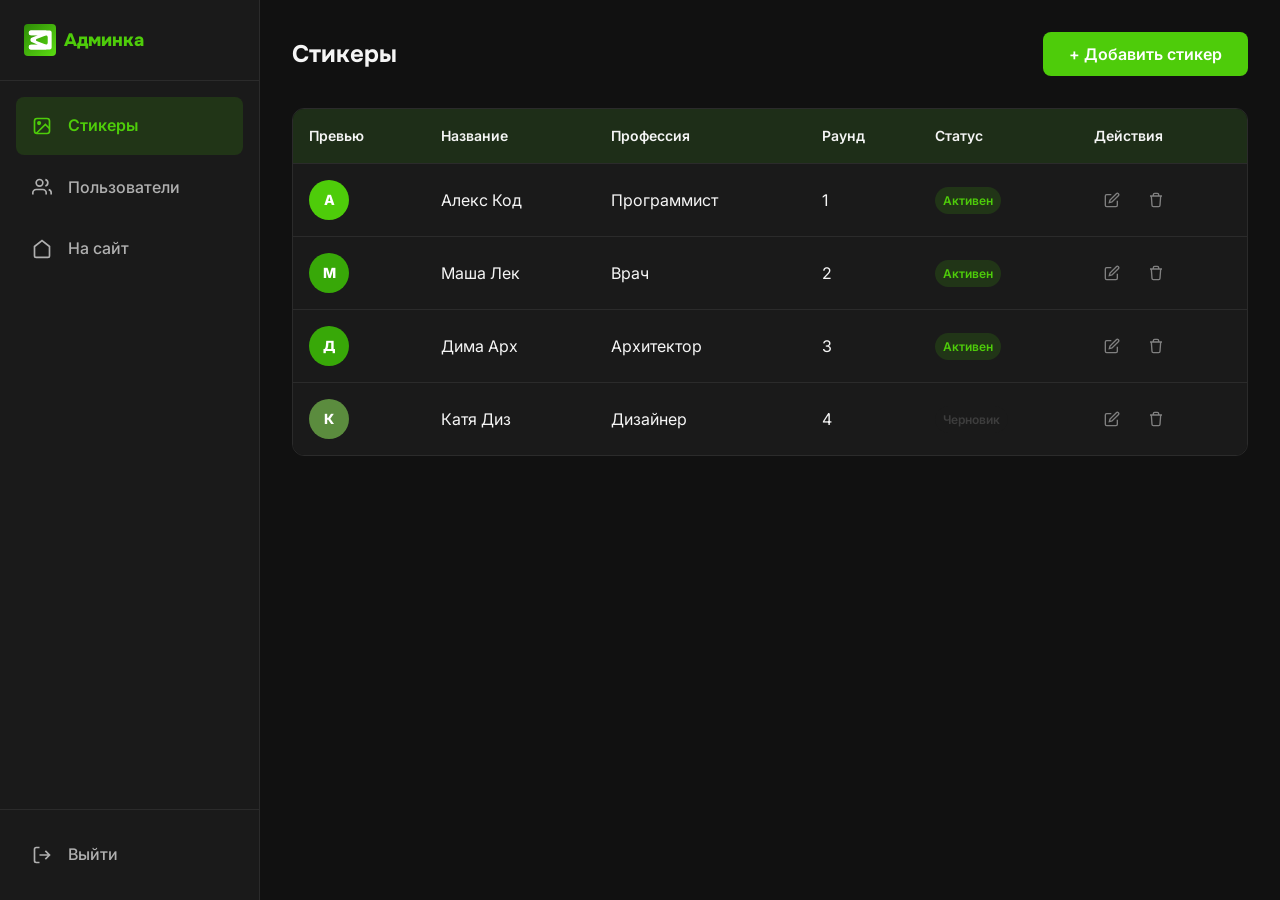
==== admin.html @ 4790b218 "fix: верстка" ====
<!DOCTYPE html>
<html lang="ru">
<head>
  <meta charset="UTF-8">
  <meta name="viewport" content="width=device-width, initial-scale=1.0">
  <link rel="icon" href="assets/images/favicon.svg" type="image/svg+xml">
  <title>Админ-панель — ПроМастер</title>
  <link rel="stylesheet" href="css/style.css">
</head>
<body class="admin-page">

  <div class="admin-overlay"></div>

  <div class="admin-layout">
    <!-- Sidebar -->
    <aside class="admin-sidebar">
      <div class="admin-sidebar__header">
        <div class="admin-sidebar__logo">
          <img src="assets/images/logo-mini.svg" alt="" class="admin-sidebar__logo-img" width="32" height="32">
          Админка
        </div>
      </div>
      <nav class="admin-sidebar__nav">
        <a href="#" class="admin-sidebar__link active" data-tab="stickers">
          <svg viewBox="0 0 24 24" fill="none" stroke="currentColor" stroke-width="2"><rect x="3" y="3" width="18" height="18" rx="3"/><circle cx="8.5" cy="8.5" r="1.5" fill="currentColor"/><path d="M21 15l-5-5L5 21"/></svg>
          Стикеры
        </a>
        <a href="#" class="admin-sidebar__link" data-tab="users">
          <svg viewBox="0 0 24 24" fill="none" stroke="currentColor" stroke-width="2"><path d="M17 21v-2a4 4 0 00-4-4H5a4 4 0 00-4 4v2"/><circle cx="9" cy="7" r="4"/><path d="M23 21v-2a4 4 0 00-3-3.87M16 3.13a4 4 0 010 7.75"/></svg>
          Пользователи
        </a>
        <a href="index.html" class="admin-sidebar__link">
          <svg viewBox="0 0 24 24" fill="none" stroke="currentColor" stroke-width="2"><path d="M3 9l9-7 9 7v11a2 2 0 01-2 2H5a2 2 0 01-2-2z"/></svg>
          На сайт
        </a>
      </nav>
      <div class="admin-sidebar__footer">
        <a href="login.html" class="admin-sidebar__link">
          <svg viewBox="0 0 24 24" fill="none" stroke="currentColor" stroke-width="2"><path d="M9 21H5a2 2 0 01-2-2V5a2 2 0 012-2h4M16 17l5-5-5-5M21 12H9"/></svg>
          Выйти
        </a>
      </div>
    </aside>

    <!-- Main content -->
    <div class="admin-main">
      <div class="admin-topbar">
        <button class="burger admin-burger" aria-label="Открыть меню"><span></span><span></span><span></span></button>
        <span class="admin-topbar__title">Админ-панель</span>
      </div>
      <div class="admin-content">
        <!-- Stickers tab -->
        <div class="admin-tab active" id="tab-stickers">
          <div class="admin-page-header">
            <h1 class="admin-page-header__title">Стикеры</h1>
            <button class="btn btn--admin js-open-modal">+ Добавить стикер</button>
          </div>

          <div class="table-wrapper">
            <table class="data-table data-table--responsive">
              <thead>
                <tr>
                  <th>Превью</th>
                  <th>Название</th>
                  <th>Профессия</th>
                  <th>Раунд</th>
                  <th>Статус</th>
                  <th>Действия</th>
                </tr>
              </thead>
              <tbody>
                <tr>
                  <td data-label="Превью"><div class="admin-sticker-preview" style="background:#4ECC0A">А</div></td>
                  <td data-label="Название">Алекс Код</td>
                  <td data-label="Профессия">Программист</td>
                  <td data-label="Раунд">1</td>
                  <td data-label="Статус"><span class="badge badge--admin">Активен</span></td>
                  <td data-label="Действия">
                    <div class="admin-table-actions">
                      <button aria-label="Редактировать"><svg width="16" height="16" viewBox="0 0 24 24" fill="none" stroke="currentColor" stroke-width="2"><path d="M11 4H4a2 2 0 00-2 2v14a2 2 0 002 2h14a2 2 0 002-2v-7"/><path d="M18.5 2.5a2.12 2.12 0 013 3L12 15l-4 1 1-4 9.5-9.5z"/></svg></button>
                      <button class="delete" aria-label="Удалить"><svg width="16" height="16" viewBox="0 0 24 24" fill="none" stroke="currentColor" stroke-width="2"><path d="M3 6h18M8 6V4a2 2 0 012-2h4a2 2 0 012 2v2M19 6l-1 14a2 2 0 01-2 2H8a2 2 0 01-2-2L5 6"/></svg></button>
                    </div>
                  </td>
                </tr>
                <tr>
                  <td data-label="Превью"><div class="admin-sticker-preview" style="background:#38A808">М</div></td>
                  <td data-label="Название">Маша Лек</td>
                  <td data-label="Профессия">Врач</td>
                  <td data-label="Раунд">2</td>
                  <td data-label="Статус"><span class="badge badge--admin">Активен</span></td>
                  <td data-label="Действия">
                    <div class="admin-table-actions">
                      <button aria-label="Редактировать"><svg width="16" height="16" viewBox="0 0 24 24" fill="none" stroke="currentColor" stroke-width="2"><path d="M11 4H4a2 2 0 00-2 2v14a2 2 0 002 2h14a2 2 0 002-2v-7"/><path d="M18.5 2.5a2.12 2.12 0 013 3L12 15l-4 1 1-4 9.5-9.5z"/></svg></button>
                      <button class="delete" aria-label="Удалить"><svg width="16" height="16" viewBox="0 0 24 24" fill="none" stroke="currentColor" stroke-width="2"><path d="M3 6h18M8 6V4a2 2 0 012-2h4a2 2 0 012 2v2M19 6l-1 14a2 2 0 01-2 2H8a2 2 0 01-2-2L5 6"/></svg></button>
                    </div>
                  </td>
                </tr>
                <tr>
                  <td data-label="Превью"><div class="admin-sticker-preview" style="background:#38A808">Д</div></td>
                  <td data-label="Название">Дима Арх</td>
                  <td data-label="Профессия">Архитектор</td>
                  <td data-label="Раунд">3</td>
                  <td data-label="Статус"><span class="badge badge--admin">Активен</span></td>
                  <td data-label="Действия">
                    <div class="admin-table-actions">
                      <button aria-label="Редактировать"><svg width="16" height="16" viewBox="0 0 24 24" fill="none" stroke="currentColor" stroke-width="2"><path d="M11 4H4a2 2 0 00-2 2v14a2 2 0 002 2h14a2 2 0 002-2v-7"/><path d="M18.5 2.5a2.12 2.12 0 013 3L12 15l-4 1 1-4 9.5-9.5z"/></svg></button>
                      <button class="delete" aria-label="Удалить"><svg width="16" height="16" viewBox="0 0 24 24" fill="none" stroke="currentColor" stroke-width="2"><path d="M3 6h18M8 6V4a2 2 0 012-2h4a2 2 0 012 2v2M19 6l-1 14a2 2 0 01-2 2H8a2 2 0 01-2-2L5 6"/></svg></button>
                    </div>
                  </td>
                </tr>
                <tr>
                  <td data-label="Превью"><div class="admin-sticker-preview" style="background:#5B8C3E">К</div></td>
                  <td data-label="Название">Катя Диз</td>
                  <td data-label="Профессия">Дизайнер</td>
                  <td data-label="Раунд">4</td>
                  <td data-label="Статус"><span class="badge badge--muted">Черновик</span></td>
                  <td data-label="Действия">
                    <div class="admin-table-actions">
                      <button aria-label="Редактировать"><svg width="16" height="16" viewBox="0 0 24 24" fill="none" stroke="currentColor" stroke-width="2"><path d="M11 4H4a2 2 0 00-2 2v14a2 2 0 002 2h14a2 2 0 002-2v-7"/><path d="M18.5 2.5a2.12 2.12 0 013 3L12 15l-4 1 1-4 9.5-9.5z"/></svg></button>
                      <button class="delete" aria-label="Удалить"><svg width="16" height="16" viewBox="0 0 24 24" fill="none" stroke="currentColor" stroke-width="2"><path d="M3 6h18M8 6V4a2 2 0 012-2h4a2 2 0 012 2v2M19 6l-1 14a2 2 0 01-2 2H8a2 2 0 01-2-2L5 6"/></svg></button>
                    </div>
                  </td>
                </tr>
              </tbody>
            </table>
          </div>
        </div>

        <!-- Users tab -->
        <div class="admin-tab" id="tab-users">
          <div class="admin-page-header">
            <h1 class="admin-page-header__title">Пользователи</h1>
          </div>

          <div class="table-wrapper">
            <table class="data-table data-table--responsive">
              <thead>
                <tr>
                  <th>Имя</th>
                  <th>Email</th>
                  <th>Роль</th>
                </tr>
              </thead>
              <tbody>
                <tr>
                  <td data-label="Имя">Алексей Иванов</td>
                  <td data-label="Email">alex@mail.ru</td>
                  <td data-label="Роль"><span class="badge badge--green">Ученик</span></td>
                </tr>
                <tr>
                  <td data-label="Имя">Мария Петрова</td>
                  <td data-label="Email">maria@mail.ru</td>
                  <td data-label="Роль"><span class="badge badge--green">Ученик</span></td>
                </tr>
                <tr>
                  <td data-label="Имя">Дмитрий Сидоров</td>
                  <td data-label="Email">dmitry@mail.ru</td>
                  <td data-label="Роль"><span class="badge badge--green">Ученик</span></td>
                </tr>
                <tr>
                  <td data-label="Имя">Елена Козлова</td>
                  <td data-label="Email">elena@mail.ru</td>
                  <td data-label="Роль"><span class="badge badge--purple">Учитель</span></td>
                </tr>
                <tr>
                  <td data-label="Имя">Админ Системы</td>
                  <td data-label="Email">admin@promaster.ru</td>
                  <td data-label="Роль"><span class="badge badge--admin">Админ</span></td>
                </tr>
              </tbody>
            </table>
          </div>
        </div>
      </div>
    </div>
  </div>

  <!-- Modal: Add sticker -->
  <div class="modal-overlay">
    <div class="modal" role="dialog" aria-labelledby="modal-title">
      <button class="modal__close js-close-modal" aria-label="Закрыть">
        <svg width="20" height="20" viewBox="0 0 24 24" fill="none" stroke="currentColor" stroke-width="2"><path d="M18 6L6 18M6 6l12 12"/></svg>
      </button>
      <h2 class="modal__title" id="modal-title">Добавить стикер</h2>
      <form>
        <div class="form-group">
          <label class="form-label" for="sticker-name">Название</label>
          <input class="form-input" type="text" id="sticker-name" placeholder="Имя персонажа" required>
        </div>
        <div class="form-group">
          <label class="form-label" for="sticker-prof">Профессия</label>
          <input class="form-input" type="text" id="sticker-prof" placeholder="Например: Программист" required>
        </div>
        <div class="form-group">
          <label class="form-label" for="sticker-round">Раунд</label>
          <input class="form-input" type="number" id="sticker-round" min="1" max="7" placeholder="1–7" required>
        </div>
        <div class="form-group">
          <label class="form-label">Изображение стикера</label>
          <label class="file-upload">
            <input type="file" accept="image/*" hidden>
            <svg class="file-upload__icon" viewBox="0 0 48 48" fill="none" stroke="currentColor" stroke-width="2"><path d="M24 32V16M16 24l8-8 8 8"/><rect x="6" y="6" width="36" height="36" rx="8"/></svg>
            <span class="file-upload__text">Перетащите файл или нажмите для загрузки</span>
          </label>
        </div>
        <button type="button" class="btn btn--admin" style="width:100%">Сохранить</button>
      </form>
    </div>
  </div>

  <script src="js/admin.js"></script>
</body>
</html>
---- css/style.css ----
﻿@import url('https://fonts.googleapis.com/css2?family=Inter:wght@400;500;600&family=Onest:wght@600;700;800&display=swap');

/* ===== variables.css ===== */
:root {
  /* Brand — inspired by pro.firpo.ru */
  --color-primary: #4ECC0A;
  --color-primary-dark: #38A808;
  --color-primary-darker: #2D8A06;
  --color-primary-light: #1E2E18;
  --color-primary-muted: #C5EDAB;

  --color-secondary: #1A1A1A;
  --color-dark: #1A1A1A;
  --color-dark-soft: #2B2B2B;
  --color-dark-muted: #3D3D3D;

  /* Legacy aliases */
  --color-green: #4ECC0A;
  --color-accent: #2D8A06;
  --color-accent-hover: #1F6B04;
  --color-purple: #5B8C3E;

  --color-admin-green: #4ECC0A;

  /* Theme */
  --bg-body: #111111;
  --bg-card: #1A1A1A;
  --bg-hero: linear-gradient(135deg, #111111 0%, #1A1A1A 50%, #142810 100%);
  --bg-dark-section: #0A0A0A;
  --text-primary: #F5F5F5;
  --text-secondary: #B0B0B0;
  --text-muted: #808080;
  --text-on-primary: #FFFFFF;
  --text-on-dark: #FFFFFF;
  --border-color: #2B2B2B;
  --border-dark: #2B2B2B;
  --shadow-sm: 0 2px 8px rgba(0, 0, 0, 0.4);
  --shadow-md: 0 8px 24px rgba(0, 0, 0, 0.5);
  --shadow-lg: 0 16px 48px rgba(0, 0, 0, 0.6);
  --shadow-green: 0 8px 24px rgba(78, 204, 10, 0.2);
  --header-bg: #1A1A1A;
  --overlay: rgba(26, 26, 26, 0.55);

  /* Spacing (8px grid) */
  --space-1: 8px;
  --space-2: 16px;
  --space-3: 24px;
  --space-4: 32px;
  --space-5: 40px;
  --space-6: 48px;
  --space-8: 64px;
  --space-10: 80px;
  --section-gap: 120px;

  /* Border radius */
  --radius-sm: 8px;
  --radius-md: 12px;
  --radius-lg: 16px;
  --radius-full: 9999px;

  /* Typography */
  --font-family-body: 'Inter', system-ui, -apple-system, sans-serif;
  --font-family-heading: 'Onest', 'Inter', system-ui, sans-serif;
  --font-family: var(--font-family-body);
  --font-size-xs: 0.75rem;
  --font-size-sm: 0.875rem;
  --font-size-base: 1rem;
  --font-size-lg: 1.125rem;
  --font-size-xl: 1.25rem;
  --font-size-2xl: 1.5rem;
  --font-size-3xl: 2rem;
  --font-size-4xl: 2.5rem;
  --font-size-5xl: 3rem;

  /* Transitions */
  --transition: all 0.3s ease;

  /* Layout */
  --container-max: 1440px;
  --header-height: 72px;
  --sidebar-width: 260px;
}

/* ===== base.css ===== */

*,
*::before,
*::after {
  box-sizing: border-box;
  margin: 0;
  padding: 0;
}

html {
  scroll-behavior: smooth;
  font-size: 16px;
  -webkit-text-size-adjust: 100%;
}

body {
  font-family: var(--font-family-body);
  font-size: var(--font-size-base);
  line-height: 1.6;
  color: var(--text-primary);
  background-color: var(--bg-body);
  transition: background-color 0.3s ease, color 0.3s ease;
  overflow-x: hidden;
  min-height: 100vh;
}

img,
svg {
  display: block;
  max-width: 100%;
  height: auto;
}

a {
  color: var(--color-primary);
  text-decoration: none;
  transition: var(--transition);
}

a:hover {
  color: var(--color-primary-dark);
}

ul,
ol {
  list-style: none;
}

button {
  font-family: inherit;
  cursor: pointer;
  border: none;
  background: none;
}

input,
textarea,
select {
  font-family: inherit;
  font-size: inherit;
}

h1, h2, h3, h4, h5, h6,
[class$="__title"],
[class*="__stat-value"],
[class*="__level"],
[class*="__logo"],
[class*="__greeting"],
[class*="__chip"],
.hero__trust-text strong {
  font-family: var(--font-family-heading);
}

h1, h2, h3, h4, h5, h6 {
  line-height: 1.2;
  font-weight: 700;
}

h1 { font-size: var(--font-size-4xl); }
h2 { font-size: var(--font-size-3xl); }
h3 { font-size: var(--font-size-2xl); }
h4 { font-size: var(--font-size-xl); }

.container {
  width: 100%;
  max-width: var(--container-max);
  margin-left: auto;
  margin-right: auto;
  padding-left: var(--space-2);
  padding-right: var(--space-2);
}

@media (min-width: 768px) {
  .container {
    padding-left: var(--space-3);
    padding-right: var(--space-3);
  }
}

@media (min-width: 1024px) {
  .container {
    padding-left: var(--space-4);
    padding-right: var(--space-4);
  }
}

.section {
  padding-top: var(--section-gap);
  padding-bottom: var(--section-gap);
}

.section__title {
  text-align: center;
  margin-bottom: var(--space-2);
  color: var(--text-primary);
}

.section__subtitle {
  text-align: center;
  color: var(--text-secondary);
  margin-bottom: var(--space-5);
  max-width: 720px;
  margin-left: auto;
  margin-right: auto;
}

.section__header {
  width: 100%;
  margin-bottom: var(--space-5);
}

.sr-only {
  position: absolute;
  width: 1px;
  height: 1px;
  padding: 0;
  margin: -1px;
  overflow: hidden;
  clip: rect(0, 0, 0, 0);
  white-space: nowrap;
  border: 0;
}

@keyframes fadeInUp {
  from {
    opacity: 0;
    transform: translateY(32px);
  }
  to {
    opacity: 1;
    transform: translateY(0);
  }
}

@keyframes fadeIn {
  from { opacity: 0; }
  to { opacity: 1; }
}

@keyframes slideInLeft {
  from {
    opacity: 0;
    transform: translateX(-24px);
  }
  to {
    opacity: 1;
    transform: translateX(0);
  }
}

.animate-fade-in-up {
  animation: fadeInUp 0.8s ease forwards;
}

.animate-delay-1 { animation-delay: 0.15s; opacity: 0; }
.animate-delay-2 { animation-delay: 0.3s; opacity: 0; }
.animate-delay-3 { animation-delay: 0.45s; opacity: 0; }
.animate-delay-4 { animation-delay: 0.6s; opacity: 0; }

/* Section header centering helper */
.section__header--center {
  display: flex;
  flex-direction: column;
  align-items: center;
  text-align: center;
}

/* Eyebrow label вЂ” reused across sections for rhythm */
.eyebrow {
  display: inline-flex;
  align-items: center;
  gap: var(--space-1);
  margin-bottom: var(--space-2);
  padding: 6px 14px 6px 12px;
  border-radius: var(--radius-full);
  background-color: var(--color-primary-light);
  border: 1px solid color-mix(in srgb, var(--color-primary) 22%, transparent);
  font-size: var(--font-size-sm);
  font-weight: 600;
  letter-spacing: 0.01em;
  color: var(--color-primary-dark);
}

.eyebrow__dot {
  width: 8px;
  height: 8px;
  border-radius: var(--radius-full);
  background-color: var(--color-primary);
  box-shadow: 0 0 0 4px color-mix(in srgb, var(--color-primary) 18%, transparent);
}

/* Brand accent text */
.text-accent {
  color: var(--color-primary-dark);
}

/* Scroll reveal */
[data-reveal] {
  opacity: 0;
  transform: translateY(22px);
  transition: opacity 0.7s cubic-bezier(0.22, 1, 0.36, 1),
              transform 0.7s cubic-bezier(0.22, 1, 0.36, 1);
  transition-delay: calc(var(--d, 0) * 70ms);
  will-change: opacity, transform;
}

[data-reveal].is-visible {
  opacity: 1;
  transform: translateY(0);
}

@media (prefers-reduced-motion: reduce) {
  *,
  *::before,
  *::after {
    animation-duration: 0.001ms !important;
    animation-iteration-count: 1 !important;
    transition-duration: 0.001ms !important;
    scroll-behavior: auto !important;
  }

  [data-reveal] {
    opacity: 1;
    transform: none;
  }
}

/* ===== components.css ===== */
/* Buttons */
.btn {
  display: inline-flex;
  align-items: center;
  justify-content: center;
  gap: var(--space-1);
  padding: var(--space-1) var(--space-3);
  min-height: 44px;
  min-width: 44px;
  border-radius: var(--radius-sm);
  font-size: var(--font-size-base);
  font-weight: 600;
  line-height: 1;
  transition: var(--transition);
  cursor: pointer;
  border: 2px solid transparent;
  white-space: nowrap;
}

.btn--primary {
  background-color: var(--color-primary);
  color: var(--text-on-primary);
}

.btn--primary:hover {
  background-color: var(--color-primary-dark);
  color: var(--text-on-primary);
}

.btn--accent,
.btn--secondary-green {
  background-color: var(--color-primary-darker);
  color: var(--text-on-primary);
}

.btn--accent:hover,
.btn--secondary-green:hover {
  background-color: var(--color-accent-hover);
  color: var(--text-on-primary);
}

.btn--dark {
  background-color: var(--color-dark);
  color: var(--text-on-dark);
}

.btn--dark:hover {
  background-color: var(--color-dark-soft);
  color: var(--text-on-dark);
}

.btn--outline {
  background: var(--color-secondary);
  border-color: var(--color-primary);
  color: var(--color-primary);
}

.btn--outline:hover {
  background-color: var(--color-primary-light);
  border-color: var(--color-primary-dark);
  color: var(--color-primary-dark);
}

.btn--outline-dark {
  background: transparent;
  border-color: var(--text-secondary);
  color: var(--text-primary);
}

.btn--outline-dark:hover {
  background-color: var(--color-primary-dark);
  border-color: var(--color-primary-dark);
  color: var(--text-on-primary);
}

.btn--ghost {
  background: transparent;
  color: var(--text-secondary);
}

.btn--ghost:hover {
  color: var(--color-primary);
  background-color: var(--color-primary-light);
}

.btn--lg {
  padding: var(--space-2) var(--space-4);
  font-size: var(--font-size-lg);
  border-radius: var(--radius-md);
}

/* Arrow micro-interaction */
.btn__arrow {
  transition: transform 0.3s cubic-bezier(0.22, 1, 0.36, 1);
}

.btn:hover .btn__arrow {
  transform: translateX(4px);
}

/* Primary CTA: lift + brand glow + light sweep */
.btn--primary.btn--lg {
  position: relative;
  overflow: hidden;
  box-shadow: 0 6px 20px rgba(78, 204, 10, 0.28);
}

.btn--primary.btn--lg:hover {
  transform: translateY(-2px);
  box-shadow: 0 12px 30px rgba(78, 204, 10, 0.38);
}

.btn--primary.btn--lg:active {
  transform: translateY(0);
}

.btn--shine::after {
  content: '';
  position: absolute;
  top: 0;
  left: -120%;
  width: 60%;
  height: 100%;
  background: linear-gradient(100deg, transparent, rgba(255, 255, 255, 0.45), transparent);
  transform: skewX(-18deg);
  transition: left 0.6s ease;
  pointer-events: none;
}

.btn--shine:hover::after {
  left: 140%;
}

.btn--sm {
  padding: 6px var(--space-2);
  font-size: var(--font-size-sm);
  min-height: 36px;
}

.btn--admin {
  background-color: var(--color-primary);
  color: var(--text-on-primary);
}

.btn--admin:hover {
  background-color: var(--color-primary-dark);
  color: var(--text-on-primary);
}

/* Cards */
.card {
  background-color: var(--bg-card);
  border-radius: var(--radius-md);
  border: 1px solid var(--border-color);
  box-shadow: var(--shadow-sm);
  transition: var(--transition);
  overflow: hidden;
}

.card:hover {
  transform: translateY(-4px);
  box-shadow: var(--shadow-md);
}

/* Form elements */
.form-group {
  margin-bottom: var(--space-2);
}

.form-label {
  display: block;
  margin-bottom: var(--space-1);
  font-weight: 600;
  font-size: var(--font-size-sm);
  color: var(--text-primary);
}

.form-input {
  width: 100%;
  padding: var(--space-1) var(--space-2);
  min-height: 44px;
  border: 2px solid var(--border-color);
  border-radius: var(--radius-sm);
  background-color: var(--bg-card);
  color: var(--text-primary);
  transition: var(--transition);
}

.form-input:focus {
  outline: none;
  border-color: var(--color-primary);
  box-shadow: 0 0 0 3px rgba(78, 204, 10, 0.15);
}

.form-input--accent:focus {
  border-color: var(--color-primary-dark);
  box-shadow: 0 0 0 3px rgba(78, 204, 10, 0.2);
}

.form-input::placeholder {
  color: var(--text-muted);
}

/* Badge */
.badge {
  display: inline-flex;
  align-items: center;
  padding: 4px var(--space-1);
  border-radius: var(--radius-full);
  font-size: var(--font-size-xs);
  font-weight: 600;
}

.badge--green {
  background-color: rgba(78, 204, 10, 0.12);
  color: var(--color-primary-dark);
}

.badge--orange,
.badge--muted {
  background-color: rgba(26, 26, 26, 0.08);
  color: var(--color-dark-muted);
}

.badge--purple {
  background-color: rgba(91, 140, 62, 0.15);
  color: #5B8C3E;
}

.badge--admin {
  background-color: rgba(78, 204, 10, 0.15);
  color: var(--color-admin-green);
}

/* Modal */
.modal-overlay {
  position: fixed;
  inset: 0;
  background-color: var(--overlay);
  z-index: 1000;
  display: flex;
  align-items: center;
  justify-content: center;
  padding: var(--space-2);
  opacity: 0;
  visibility: hidden;
  transition: var(--transition);
}

.modal-overlay.active {
  opacity: 1;
  visibility: visible;
}

.modal {
  background-color: var(--bg-card);
  border-radius: var(--radius-lg);
  padding: var(--space-4);
  width: 100%;
  max-width: 480px;
  box-shadow: var(--shadow-lg);
  transform: translateY(16px);
  transition: var(--transition);
  position: relative;
}

.modal-overlay.active .modal {
  transform: translateY(0);
}

.modal__close {
  position: absolute;
  top: var(--space-2);
  right: var(--space-2);
  width: 44px;
  height: 44px;
  display: flex;
  align-items: center;
  justify-content: center;
  border-radius: var(--radius-sm);
  color: var(--text-muted);
  transition: var(--transition);
}

.modal__close:hover {
  background-color: var(--color-primary-light);
  color: var(--text-primary);
}

.modal__title {
  margin-bottom: var(--space-3);
  padding-right: var(--space-5);
}

/* File upload zone */
.file-upload {
  border: 2px dashed var(--border-color);
  border-radius: var(--radius-md);
  padding: var(--space-4);
  text-align: center;
  cursor: pointer;
  transition: var(--transition);
  min-height: 120px;
  display: flex;
  flex-direction: column;
  align-items: center;
  justify-content: center;
  gap: var(--space-1);
}

.file-upload:hover {
  border-color: var(--color-primary);
  background-color: var(--color-primary-light);
}

.file-upload__icon {
  width: 48px;
  height: 48px;
  color: var(--text-muted);
}

.file-upload__text {
  font-size: var(--font-size-sm);
  color: var(--text-secondary);
}

/* Table */
.table-wrapper {
  overflow-x: auto;
  border-radius: var(--radius-md);
  border: 1px solid var(--border-color);
}

.data-table {
  width: 100%;
  border-collapse: collapse;
  background-color: var(--bg-card);
}

.data-table th,
.data-table td {
  padding: var(--space-2);
  text-align: left;
  border-bottom: 1px solid var(--border-color);
}

.data-table th {
  background-color: var(--color-primary-light);
  font-weight: 600;
  font-size: var(--font-size-sm);
  color: var(--text-primary);
  white-space: nowrap;
}

.data-table tr:last-child td {
  border-bottom: none;
}

.data-table tr:hover td {
  background-color: var(--color-primary-light);
}

@media (max-width: 767px) {
  .data-table--responsive thead {
    display: none;
  }

  .data-table--responsive tbody tr {
    display: block;
    margin-bottom: var(--space-2);
    border: 1px solid var(--border-color);
    border-radius: var(--radius-md);
    padding: var(--space-2);
    background-color: var(--bg-card);
  }

  .data-table--responsive tbody td {
    display: flex;
    justify-content: space-between;
    align-items: center;
    padding: var(--space-1) 0;
    border-bottom: 1px solid var(--border-color);
  }

  .data-table--responsive tbody td:last-child {
    border-bottom: none;
  }

  .data-table--responsive tbody td::before {
    content: attr(data-label);
    font-weight: 600;
    font-size: var(--font-size-sm);
    color: var(--text-secondary);
    margin-right: var(--space-2);
  }
}

/* Burger */
.burger {
  display: none;
  flex-direction: column;
  justify-content: center;
  gap: 5px;
  width: 44px;
  height: 44px;
  padding: 10px;
  border-radius: var(--radius-sm);
  transition: var(--transition);
}

.burger span {
  display: block;
  width: 100%;
  height: 2px;
  background-color: var(--text-primary);
  border-radius: 2px;
  transition: var(--transition);
}

.burger.active span:nth-child(1) {
  transform: translateY(7px) rotate(45deg);
}

.burger.active span:nth-child(2) {
  opacity: 0;
}

.burger.active span:nth-child(3) {
  transform: translateY(-7px) rotate(-45deg);
}

@media (max-width: 1023px) {
  .burger {
    display: flex;
  }
}

/* Footer */
.footer {
  padding: var(--space-8) 0 var(--space-4);
  background-color: var(--bg-dark-section);
  border-top: 1px solid var(--border-color);
}

.footer__inner {
  display: flex;
  flex-direction: column;
  gap: var(--space-5);
}

@media (min-width: 768px) {
  .footer__inner {
    flex-direction: row;
    flex-wrap: nowrap;
    justify-content: space-between;
    align-items: flex-start;
    gap: var(--space-4);
  }
}

.footer__brand {
  display: flex;
  flex-direction: column;
  gap: var(--space-2);
  flex: 0 1 auto;
  max-width: 300px;
}

.footer__col {
  flex: 0 0 auto;
}

.footer__logo {
  display: flex;
  align-items: center;
  width: fit-content;
}

.footer__logo img,
.footer__logo-img {
  height: 32px;
  width: auto;
  max-width: 138px;
  object-fit: contain;
  flex-shrink: 0;
  display: block;
  transition: opacity 0.3s ease;
}

.footer__logo:hover img,
.footer__logo:hover .footer__logo-img {
  opacity: 0.88;
}

.footer__desc {
  font-size: var(--font-size-sm);
  color: var(--text-secondary);
  max-width: 300px;
  line-height: 1.65;
}

.footer__contacts {
  margin-bottom: 0;
}

.footer__heading {
  font-weight: 700;
  margin-bottom: var(--space-2);
  font-size: var(--font-size-xs);
  text-transform: uppercase;
  letter-spacing: 0.1em;
  color: var(--text-muted);
}

.footer__links {
  display: flex;
  flex-direction: column;
  gap: var(--space-1);
}

.footer__link {
  color: var(--text-secondary);
  font-size: var(--font-size-sm);
  padding: 5px 0;
  transition: var(--transition);
}

.footer__link:hover {
  color: var(--color-primary);
}

.footer__bottom {
  margin-top: var(--space-5);
  padding-top: var(--space-3);
  border-top: 1px solid var(--border-color);
  text-align: center;
  font-size: var(--font-size-xs);
  color: var(--text-muted);
}

.footer__bottom p {
  margin: 0;
}

.footer__author {
  margin-top: 6px;
}

/* ===== header.css ===== */
/* Unified site header */
.header {
  position: fixed;
  top: 0;
  left: 0;
  right: 0;
  height: var(--header-height);
  background-color: var(--header-bg);
  backdrop-filter: blur(12px);
  border-bottom: 1px solid var(--border-color);
  z-index: 100;
  transition: var(--transition);
}

.header__inner {
  display: flex;
  align-items: center;
  justify-content: space-between;
  height: 100%;
  gap: var(--space-2);
}

.header__logo {
  display: flex;
  align-items: center;
  flex-shrink: 0;
}

.header__logo img,
.header__logo-img {
  height: 40px;
  width: auto;
  max-width: min(172px, 42vw);
  object-fit: contain;
  flex-shrink: 0;
  display: block;
  transition: transform 0.35s cubic-bezier(0.22, 1, 0.36, 1), opacity 0.3s ease;
}

.header__logo:hover img,
.header__logo:hover .header__logo-img {
  transform: scale(1.02);
  opacity: 0.92;
}

.header__nav {
  display: flex;
  align-items: center;
  gap: var(--space-3);
}

.header__nav-list {
  display: flex;
  align-items: center;
  gap: var(--space-2);
}

.header__nav-link {
  font-weight: 500;
  color: var(--text-secondary);
  padding: var(--space-1);
  border-radius: var(--radius-sm);
  transition: var(--transition);
  font-size: var(--font-size-sm);
}

.header__nav-link:hover,
.header__nav-link.active {
  color: var(--color-primary);
  background-color: var(--color-primary-light);
}

.header__actions {
  display: flex;
  align-items: center;
  gap: var(--space-1);
}

.header__profile {
  display: flex;
  align-items: center;
  gap: var(--space-1);
  padding: 4px var(--space-1) 4px 4px;
  border-radius: var(--radius-full);
  transition: var(--transition);
  color: var(--text-primary);
}

.header__profile:hover {
  background-color: var(--color-primary-light);
  color: var(--color-primary);
}

.header__profile-avatar {
  width: 36px;
  height: 36px;
  border-radius: var(--radius-full);
  background: linear-gradient(135deg, var(--color-primary), var(--color-primary-dark));
  display: flex;
  align-items: center;
  justify-content: center;
  color: var(--color-secondary);
  font-weight: 800;
  font-size: var(--font-size-sm);
  flex-shrink: 0;
}

.header__profile-name {
  font-weight: 600;
  font-size: var(--font-size-sm);
}

@media (max-width: 1023px) {
  .header__profile-name {
    display: none;
  }
}

.page-with-header {
  padding-top: var(--header-height);
}

@media (min-width: 1024px) {
  .header__nav {
    position: static;
    flex: 1;
    justify-content: space-between;
    transform: none;
    background: none;
    padding: 0;
    flex-direction: row;
  }
}

@media (max-width: 1023px) {
  .header__nav {
    position: fixed;
    top: var(--header-height);
    left: 0;
    right: 0;
    bottom: 0;
    background-color: var(--bg-card);
    flex-direction: column;
    justify-content: flex-start;
    padding: var(--space-4) var(--space-2);
    gap: var(--space-4);
    transform: translateX(100%);
    transition: transform 0.3s ease;
    z-index: 99;
  }

  .header__nav.open {
    transform: translateX(0);
  }

  .header__nav-list {
    flex-direction: column;
    align-items: stretch;
    width: 100%;
    gap: var(--space-1);
  }

  .header__nav-link {
    display: block;
    padding: var(--space-2);
    font-size: var(--font-size-lg);
    text-align: center;
  }

  .header__actions {
    flex-direction: column;
    width: 100%;
  }

  .header__actions .btn,
  .header__actions .header__profile {
    width: 100%;
    justify-content: center;
  }
}

/* ===== landing.css ===== */
/* Landing вЂ” minimal product style */

/* Softer hero animations */
.hero .animate-fade-in-up {
  animation: landingFadeIn 0.55s ease forwards;
}

.hero .animate-delay-1 { animation-delay: 0.1s; }
.hero .animate-delay-2 { animation-delay: 0.2s; }
.hero .animate-delay-3 { animation-delay: 0.3s; }
.hero .animate-delay-4 { animation-delay: 0.4s; }

@keyframes landingFadeIn {
  from {
    opacity: 0;
    transform: translateY(12px);
  }
  to {
    opacity: 1;
    transform: translateY(0);
  }
}

/* Hero */
.hero {
  position: relative;
  overflow: hidden;
  padding-top: calc(var(--header-height) + var(--space-10));
  padding-bottom: var(--space-10);
  background: var(--bg-hero);
  border-bottom: 1px solid var(--border-color);
}

@media (min-width: 768px) {
  .hero {
    padding-top: calc(var(--header-height) + var(--section-gap));
    padding-bottom: var(--section-gap);
  }
}

/* Layered depth background */
.hero__bg {
  position: absolute;
  inset: 0;
  pointer-events: none;
  z-index: 0;
}

.hero__glow {
  position: absolute;
  border-radius: 50%;
  filter: blur(70px);
  opacity: 0.4;
  will-change: transform;
}

.hero__glow--1 {
  top: -120px;
  right: -80px;
  width: 460px;
  height: 460px;
  background: radial-gradient(circle, rgba(78, 204, 10, 0.45), transparent 70%);
  animation: heroDrift 16s ease-in-out infinite;
}

.hero__glow--2 {
  bottom: -160px;
  left: -100px;
  width: 420px;
  height: 420px;
  background: radial-gradient(circle, rgba(56, 168, 8, 0.3), transparent 70%);
  animation: heroDrift 20s ease-in-out infinite reverse;
}

.hero__grid {
  position: absolute;
  inset: 0;
  background-image: radial-gradient(rgba(255, 255, 255, 0.06) 1px, transparent 1.4px);
  background-size: 26px 26px;
  -webkit-mask-image: radial-gradient(ellipse 70% 60% at 50% 35%, #000 30%, transparent 80%);
  mask-image: radial-gradient(ellipse 70% 60% at 50% 35%, #000 30%, transparent 80%);
}

@keyframes heroDrift {
  0%, 100% { transform: translate(0, 0) scale(1); }
  50% { transform: translate(24px, -20px) scale(1.06); }
}

.hero__inner {
  position: relative;
  z-index: 1;
  display: grid;
  grid-template-columns: 1fr;
  gap: var(--space-6);
  align-items: center;
  width: 100%;
}

@media (min-width: 768px) {
  .hero__inner {
    grid-template-columns: 1.05fr 0.95fr;
    gap: var(--space-5);
    align-items: center;
  }
}

.hero__content {
  text-align: center;
}

@media (min-width: 768px) {
  .hero__content {
    text-align: left;
  }
}

.hero__label {
  display: inline-flex;
  align-items: center;
  gap: var(--space-1);
  padding: 7px 16px 7px 12px;
  border-radius: var(--radius-full);
  background-color: color-mix(in srgb, var(--bg-card) 70%, transparent);
  border: 1px solid color-mix(in srgb, var(--color-primary) 28%, transparent);
  backdrop-filter: blur(6px);
  font-size: var(--font-size-sm);
  font-weight: 600;
  color: var(--color-primary-dark);
  letter-spacing: 0.01em;
  margin-bottom: var(--space-3);
  box-shadow: var(--shadow-sm);
}

.hero__label-dot {
  width: 8px;
  height: 8px;
  border-radius: var(--radius-full);
  background-color: var(--color-primary);
  box-shadow: 0 0 0 0 rgba(78, 204, 10, 0.5);
  animation: heroPulse 2.4s ease-out infinite;
}

@keyframes heroPulse {
  0% { box-shadow: 0 0 0 0 rgba(78, 204, 10, 0.5); }
  70% { box-shadow: 0 0 0 9px rgba(78, 204, 10, 0); }
  100% { box-shadow: 0 0 0 0 rgba(78, 204, 10, 0); }
}

.hero__title {
  font-size: clamp(2.25rem, 6vw, 3.5rem);
  font-weight: 800;
  letter-spacing: -0.02em;
  color: var(--text-primary);
  margin-bottom: var(--space-3);
  line-height: 1.08;
}

.hero__title-accent {
  position: relative;
  display: inline-block;
  background: linear-gradient(118deg, #5BDD12 0%, #2D8A06 100%);
  -webkit-background-clip: text;
  background-clip: text;
  color: transparent;
}

.hero__underline {
  position: absolute;
  left: -2%;
  bottom: -0.32em;
  width: 104%;
  height: 0.42em;
  overflow: visible;
  stroke-dasharray: 360;
  stroke-dashoffset: 360;
  animation: heroDraw 1s cubic-bezier(0.22, 1, 0.36, 1) forwards;
  animation-delay: 0.75s;
}

@keyframes heroDraw {
  to { stroke-dashoffset: 0; }
}

.hero__subtitle {
  font-size: var(--font-size-lg);
  color: var(--text-secondary);
  margin-bottom: var(--space-4);
  max-width: 460px;
  margin-left: auto;
  margin-right: auto;
  line-height: 1.65;
}

@media (min-width: 768px) {
  .hero__subtitle {
    margin-left: 0;
    margin-right: 0;
  }
}

.hero__cta {
  display: flex;
  flex-wrap: wrap;
  gap: var(--space-2);
  justify-content: center;
}

@media (min-width: 768px) {
  .hero__cta {
    justify-content: flex-start;
  }
}

/* Trust row */
.hero__trust {
  display: flex;
  align-items: center;
  justify-content: center;
  gap: var(--space-2);
  margin-top: var(--space-4);
}

@media (min-width: 768px) {
  .hero__trust {
    justify-content: flex-start;
  }
}

.hero__avatars {
  display: flex;
}

.hero__avatar {
  width: 38px;
  height: 38px;
  margin-left: -10px;
  display: flex;
  align-items: center;
  justify-content: center;
  border-radius: var(--radius-full);
  border: 2px solid var(--bg-card);
  background: linear-gradient(135deg, var(--color-primary), var(--color-primary-dark));
  color: #fff;
  font-size: var(--font-size-sm);
  font-weight: 700;
  box-shadow: var(--shadow-sm);
}

.hero__avatar:first-child { margin-left: 0; }
.hero__avatar:nth-child(2) { background: linear-gradient(135deg, #38A808, #2D8A06); }
.hero__avatar:nth-child(3) { background: linear-gradient(135deg, #6FE03A, #4ECC0A); }
.hero__avatar:last-child {
  background: var(--color-primary-light);
  color: var(--color-primary-dark);
}

.hero__trust-text {
  font-size: var(--font-size-sm);
  color: var(--text-secondary);
}

.hero__trust-text strong {
  color: var(--text-primary);
  font-weight: 700;
}

/* Hero visual вЂ” sticker showcase */
.hero__visual {
  position: relative;
  width: 100%;
  min-height: 300px;
  display: flex;
  justify-content: center;
}

.hero-showcase {
  position: relative;
  width: 100%;
  max-width: 400px;
  padding: 12px 8px;
}

.hero-showcase__frame {
  position: relative;
  display: flex;
  flex-direction: column;
  gap: var(--space-3);
  padding: var(--space-3);
  background-color: var(--bg-card);
  border: 1px solid var(--border-color);
  border-radius: var(--radius-lg);
  box-shadow: var(--shadow-md);
  overflow: hidden;
}

.hero-showcase__frame::before {
  content: '';
  position: absolute;
  top: -80px;
  right: -60px;
  width: 220px;
  height: 220px;
  border-radius: 50%;
  background: radial-gradient(circle, rgba(78, 204, 10, 0.14), transparent 70%);
  pointer-events: none;
}

.hero-showcase__head {
  position: relative;
  display: flex;
  align-items: center;
  justify-content: space-between;
  gap: var(--space-2);
}

.hero-showcase__label {
  font-family: var(--font-family-heading);
  font-size: var(--font-size-sm);
  font-weight: 700;
  color: var(--text-primary);
  letter-spacing: 0.02em;
}

.hero-showcase__meta {
  flex-shrink: 0;
  padding: 4px 10px;
  border-radius: var(--radius-full);
  background-color: var(--color-primary-light);
  border: 1px solid color-mix(in srgb, var(--color-primary) 25%, transparent);
  font-size: var(--font-size-xs);
  font-weight: 700;
  color: var(--color-primary);
}

.hero-showcase__path {
  position: relative;
  display: flex;
  align-items: center;
  justify-content: space-between;
  gap: 4px;
  padding: 0 2px;
}

.hero-showcase__path::before {
  content: '';
  position: absolute;
  top: 50%;
  left: 12px;
  right: 12px;
  height: 2px;
  background: linear-gradient(90deg, var(--color-primary), var(--color-primary-darker));
  transform: translateY(-50%);
  opacity: 0.35;
  z-index: 0;
}

.hero-showcase__step {
  position: relative;
  z-index: 1;
  width: 26px;
  height: 26px;
  display: flex;
  align-items: center;
  justify-content: center;
  border-radius: var(--radius-full);
  background-color: var(--bg-body);
  border: 2px solid var(--border-color);
  font-size: 0.65rem;
  font-weight: 800;
  color: var(--text-muted);
}

.hero-showcase__step--final {
  background-color: var(--color-primary-light);
  border-color: var(--color-primary);
  color: var(--color-primary);
}

.hero-showcase__grid {
  display: grid;
  grid-template-columns: repeat(3, 1fr);
  gap: var(--space-2);
}

.hero-showcase__item {
  display: flex;
  align-items: center;
  justify-content: center;
  padding: var(--space-1);
  min-height: 88px;
  border-radius: var(--radius-md);
  background-color: var(--bg-body);
  border: 1px solid var(--border-color);
  animation: heroShowcaseFloat 5.5s ease-in-out infinite;
  animation-delay: calc(var(--i) * 0.35s);
}

.hero-showcase__item--featured {
  border-color: color-mix(in srgb, var(--color-primary) 40%, transparent);
  background-color: var(--color-primary-light);
}

.hero-showcase__item img {
  display: block;
  width: 100%;
  max-width: 72px;
  height: auto;
  object-fit: contain;
}

@keyframes heroShowcaseFloat {
  0%, 100% { transform: translateY(0); }
  50% { transform: translateY(-6px); }
}

@media (max-width: 480px) {
  .hero-showcase {
    max-width: 100%;
    padding: 8px 0;
  }

  .hero-showcase__grid {
    gap: var(--space-1);
  }

  .hero-showcase__item {
    min-height: 76px;
    padding: 6px;
  }

  .hero-showcase__step {
    width: 22px;
    height: 22px;
    font-size: 0.6rem;
  }

  .hero-showcase__path::before {
    left: 8px;
    right: 8px;
  }
}

/* About */
.about {
  background-color: var(--bg-card);
  border-bottom: 1px solid var(--border-color);
}

.about__inner {
  width: 100%;
}

.about__header {
  margin-bottom: var(--space-4);
}

.about__title {
  font-size: var(--font-size-3xl);
  font-weight: 800;
  color: var(--text-primary);
  margin-bottom: var(--space-2);
  line-height: 1.2;
  text-align: center;
}

.about__text {
  font-size: var(--font-size-base);
  color: var(--text-secondary);
  line-height: 1.7;
  margin-bottom: 0;
  max-width: 720px;
  margin-left: auto;
  margin-right: auto;
  text-align: center;
}

.about__stats {
  display: grid;
  grid-template-columns: repeat(2, 1fr);
  gap: var(--space-2);
  padding-top: var(--space-4);
  margin-top: var(--space-2);
  border-top: 1px solid var(--border-color);
}

@media (min-width: 576px) {
  .about__stats {
    grid-template-columns: repeat(4, 1fr);
  }
}

.about__stat {
  position: relative;
  text-align: left;
  padding: var(--space-2) var(--space-2) var(--space-2) var(--space-3);
  border-radius: var(--radius-md);
  background-color: #1A1A1A;
  border: 1px solid var(--border-dark);
  overflow: hidden;
  transition: transform 0.3s cubic-bezier(0.22, 1, 0.36, 1), border-color 0.3s ease, box-shadow 0.3s ease;
}

.about__stat::before {
  content: '';
  position: absolute;
  left: 0;
  top: 14px;
  bottom: 14px;
  width: 3px;
  border-radius: var(--radius-full);
  background: linear-gradient(180deg, #5BDD12, #2D8A06);
}

.about__stat:hover {
  transform: translateY(-4px);
  border-color: color-mix(in srgb, var(--color-primary) 40%, transparent);
  box-shadow: var(--shadow-green);
}

.about__stat-value {
  display: block;
  font-size: var(--font-size-3xl);
  font-weight: 800;
  color: var(--color-primary);
  line-height: 1.1;
  margin-bottom: 4px;
  font-variant-numeric: tabular-nums;
}

.about__stat-label {
  font-size: var(--font-size-sm);
  color: #B0B0B0;
}

/* Stages */
#stages {
  background-color: var(--bg-body);
}

.stages__grid {
  display: grid;
  grid-template-columns: 1fr;
  gap: var(--space-2);
  width: 100%;
}

@media (min-width: 768px) {
  .stages__grid {
    grid-template-columns: repeat(2, 1fr);
    gap: var(--space-3);
  }
}

@media (min-width: 1024px) {
  .stages__grid {
    grid-template-columns: repeat(3, 1fr);
  }
}

.stage-card {
  position: relative;
  display: flex;
  flex-direction: column;
  gap: var(--space-2);
  padding: var(--space-3);
  width: 100%;
  text-align: left;
  background-color: var(--bg-card);
  border: 1px solid var(--border-color);
  border-radius: var(--radius-lg);
  transition: transform 0.35s cubic-bezier(0.22, 1, 0.36, 1), border-color 0.3s ease, box-shadow 0.3s ease;
  min-height: 100%;
  overflow: hidden;
}

/* glow that grows from the number on hover */
.stage-card::before {
  content: '';
  position: absolute;
  top: -40px;
  left: -40px;
  width: 120px;
  height: 120px;
  border-radius: 50%;
  background: radial-gradient(circle, rgba(78, 204, 10, 0.22), transparent 70%);
  opacity: 0;
  transition: opacity 0.4s ease;
  pointer-events: none;
}

.stage-card:hover {
  transform: translateY(-6px);
  border-color: color-mix(in srgb, var(--color-primary) 45%, transparent);
  box-shadow: var(--shadow-md);
}

.stage-card:hover::before {
  opacity: 1;
}

.stage-card__head {
  display: flex;
  align-items: center;
  gap: var(--space-2);
}

.stage-card__number {
  width: 36px;
  height: 36px;
  flex-shrink: 0;
  display: flex;
  align-items: center;
  justify-content: center;
  background: linear-gradient(135deg, #5BDD12, #2D8A06);
  color: var(--text-on-primary);
  border-radius: var(--radius-md);
  font-weight: 800;
  font-size: var(--font-size-base);
  box-shadow: 0 4px 12px rgba(78, 204, 10, 0.3);
  transition: transform 0.35s cubic-bezier(0.34, 1.56, 0.64, 1);
}

.stage-card:hover .stage-card__number {
  transform: rotate(-8deg) scale(1.08);
}

.stage-card__title {
  font-size: var(--font-size-lg);
  font-weight: 700;
  color: var(--text-primary);
  line-height: 1.3;
}

.stage-card__text {
  font-size: var(--font-size-sm);
  color: var(--text-secondary);
  line-height: 1.65;
}

.stage-card__reward {
  margin-top: auto;
  align-self: flex-start;
  display: inline-flex;
  align-items: center;
  padding: 5px 12px;
  border-radius: var(--radius-full);
  background-color: var(--color-primary-light);
  color: var(--color-primary-dark);
  font-size: var(--font-size-xs);
  font-weight: 700;
  letter-spacing: 0.01em;
}

/* Final stage gets a premium accent */
.stage-card--final {
  border-color: color-mix(in srgb, var(--color-primary) 35%, transparent);
  background:
    linear-gradient(180deg, var(--color-primary-light) 0%, var(--bg-card) 45%);
}

/* Awards slider */
.awards {
  background-color: var(--bg-card);
}

.awards__frame {
  max-width: 960px;
  margin: 0 auto;
  border-radius: var(--radius-lg);
  background-color: var(--bg-card);
  box-shadow: var(--shadow-md);
  overflow: hidden;
}

.awards__frame::before {
  content: '';
  display: block;
  height: 4px;
  background-color: var(--color-primary);
}

.awards__slider {
  position: relative;
  overflow: hidden;
  width: 100%;
  background-color: var(--bg-card);
  border: 1px solid var(--border-color);
  border-radius: var(--radius-md);
}

.awards__track {
  display: flex;
  transition: transform 0.45s ease;
}

.award-slide {
  flex: 0 0 100%;
  display: grid;
  grid-template-columns: 1fr;
  gap: var(--space-3);
  padding: var(--space-4);
  align-items: center;
  min-height: 300px;
  background-color: var(--bg-card);
}

@media (min-width: 768px) {
  .award-slide {
    grid-template-columns: 220px 1fr;
    padding: var(--space-5) var(--space-6);
    min-height: 280px;
    gap: var(--space-5);
  }
}

.award-slide__sticker {
  position: relative;
  display: flex;
  justify-content: center;
  align-items: center;
  padding: var(--space-3);
  background:
    radial-gradient(circle at 50% 40%, rgba(78, 204, 10, 0.18), transparent 70%),
    var(--color-primary-light);
  border: 1px solid var(--border-color);
  border-radius: var(--radius-lg);
  width: fit-content;
  margin: 0 auto;
  overflow: hidden;
}

.award-slide__image {
  transition: transform 0.5s cubic-bezier(0.34, 1.56, 0.64, 1);
}

.award-slide__sticker:hover .award-slide__image {
  transform: scale(1.06) rotate(-3deg);
}

@media (min-width: 768px) {
  .award-slide__sticker {
    margin: 0;
    width: 100%;
    max-width: 220px;
  }
}

.award-slide__image {
  width: 140px;
  height: 140px;
  flex-shrink: 0;
  object-fit: contain;
}

@media (min-width: 768px) {
  .award-slide__image {
    width: 160px;
    height: 160px;
  }
}

.award-slide__content {
  text-align: center;
  padding: var(--space-2) 0;
  border-top: 1px solid var(--border-color);
}

@media (min-width: 768px) {
  .award-slide__content {
    text-align: left;
    padding: var(--space-1) 0 var(--space-1) var(--space-4);
    border-top: none;
    border-left: 3px solid var(--color-primary);
  }
}

.award-slide__label {
  display: inline-block;
  font-size: var(--font-size-xs);
  font-weight: 700;
  color: var(--color-primary-dark);
  letter-spacing: 0.06em;
  text-transform: uppercase;
  margin-bottom: var(--space-1);
  padding: 4px var(--space-1);
  background-color: var(--color-primary-light);
  border-radius: var(--radius-sm);
}

.award-slide__title {
  font-size: var(--font-size-2xl);
  font-weight: 800;
  margin-bottom: var(--space-2);
  color: var(--text-primary);
  line-height: 1.2;
}

.award-slide__desc {
  font-size: var(--font-size-base);
  color: var(--text-secondary);
  line-height: 1.65;
  max-width: 560px;
}

@media (min-width: 768px) {
  .award-slide__desc {
    margin-left: 0;
  }
}

.awards__controls {
  display: flex;
  align-items: center;
  justify-content: center;
  gap: var(--space-3);
  padding: var(--space-2) var(--space-3);
}

.awards__btn {
  width: 44px;
  height: 44px;
  flex-shrink: 0;
  display: flex;
  align-items: center;
  justify-content: center;
  border-radius: var(--radius-sm);
  border: 1px solid var(--border-color);
  color: var(--text-primary);
  background-color: var(--bg-card);
  transition: border-color 0.2s ease, background-color 0.2s ease, color 0.2s ease;
}

.awards__btn:hover {
  border-color: var(--color-primary);
  background-color: var(--color-primary-light);
  color: var(--color-primary-dark);
}

.awards__dots {
  display: flex;
  gap: var(--space-1);
  flex-wrap: wrap;
  justify-content: center;
  padding: var(--space-1) var(--space-2);
  background-color: var(--bg-card);
  border: 1px solid var(--border-color);
  border-radius: var(--radius-full);
}

.awards__dot {
  width: 8px;
  height: 8px;
  border-radius: var(--radius-full);
  background-color: var(--border-color);
  transition: background-color 0.2s ease, width 0.2s ease;
  cursor: pointer;
  padding: 0;
}

.awards__dot:hover {
  background-color: var(--color-primary-muted);
}

.awards__dot.active {
  background-color: var(--color-primary);
  width: 24px;
}

/* FAQ */
.faq__list {
  width: 100%;
  max-width: 960px;
  margin: 0 auto;
  display: flex;
  flex-direction: column;
  gap: var(--space-1);
}

.faq__item {
  background-color: var(--bg-card);
  border: 1px solid var(--border-color);
  border-radius: var(--radius-md);
  overflow: hidden;
  transition: var(--transition);
}

.faq__item.active {
  border-color: var(--color-primary);
}

.faq__question {
  width: 100%;
  display: flex;
  align-items: center;
  justify-content: space-between;
  gap: var(--space-2);
  padding: var(--space-2) var(--space-3);
  min-height: 56px;
  text-align: left;
  font-weight: 600;
  font-size: var(--font-size-base);
  color: var(--text-primary);
  transition: var(--transition);
}

.faq__question:hover {
  color: var(--color-primary);
}

.faq__icon {
  width: 24px;
  height: 24px;
  flex-shrink: 0;
  transition: transform 0.3s ease;
  color: var(--color-primary);
}

.faq__item.active .faq__icon {
  transform: rotate(180deg);
}

.faq__answer {
  max-height: 0;
  overflow: hidden;
  transition: max-height 0.4s ease, padding 0.3s ease;
}

.faq__item.active .faq__answer {
  max-height: 300px;
}

.faq__answer-inner {
  padding: 0 var(--space-3) var(--space-3);
  color: var(--text-secondary);
  font-size: var(--font-size-sm);
  line-height: 1.7;
}

/* ===== profile.css ===== */
/* Profile вЂ” minimal, aligned with landing */

.profile-main {
  background-color: #111111;
}

.profile-section {
  padding-top: var(--section-gap);
  padding-bottom: var(--section-gap);
}

.profile-section + .profile-section {
  padding-top: 0;
}

.profile-section__title {
  font-size: var(--font-size-xl);
  font-weight: 800;
  color: var(--text-primary);
  margin-bottom: var(--space-5);
}

/* Profile card */
.profile-section--info .profile-section__title {
  margin-bottom: var(--space-5);
}

.profile-card {
  position: relative;
  overflow: hidden;
  display: flex;
  flex-direction: column;
  gap: var(--space-3);
  padding: var(--space-3);
  background-color: #1A1A1A;
  border: 1px solid var(--border-dark);
  border-radius: var(--radius-lg);
  box-shadow: var(--shadow-sm);
  animation: profileRise 0.7s cubic-bezier(0.22, 1, 0.36, 1) both;
}

/* soft brand glow tucked behind the avatar */
.profile-card::before {
  content: '';
  position: absolute;
  top: -70px;
  left: -50px;
  width: 200px;
  height: 200px;
  border-radius: 50%;
  background: radial-gradient(circle, rgba(78, 204, 10, 0.18), transparent 70%);
  pointer-events: none;
}

@media (min-width: 768px) {
  .profile-card {
    flex-direction: row;
    align-items: center;
    justify-content: space-between;
    padding: var(--space-4) var(--space-5);
    gap: var(--space-4);
  }
}

.profile-card__main {
  position: relative;
  display: flex;
  align-items: center;
  gap: var(--space-3);
  width: 100%;
  min-width: 0;
}

.profile-card__initial {
  width: 60px;
  height: 60px;
  flex-shrink: 0;
  display: flex;
  align-items: center;
  justify-content: center;
  border-radius: var(--radius-lg);
  background: linear-gradient(135deg, #5BDD12, #2D8A06);
  color: var(--text-on-primary);
  font-size: var(--font-size-2xl);
  font-weight: 800;
  box-shadow: 0 8px 20px rgba(78, 204, 10, 0.32);
}

.profile-card__body {
  flex: 1;
  min-width: 0;
}

.profile-card__greeting {
  font-size: var(--font-size-xl);
  font-weight: 800;
  color: var(--text-on-dark);
  line-height: 1.25;
  margin-bottom: var(--space-2);
}

.profile-card__name {
  color: var(--color-primary);
}

.profile-card__progress {
  max-width: 360px;
}

.profile-card__progress-head {
  display: flex;
  align-items: center;
  justify-content: space-between;
  gap: var(--space-2);
  margin-bottom: var(--space-1);
}

.profile-card__progress-text {
  font-size: var(--font-size-sm);
  color: #B0B0B0;
}

.profile-card__progress-value {
  font-size: var(--font-size-sm);
  font-weight: 700;
  color: var(--text-on-dark);
}

.profile-card__progress-bar {
  position: relative;
  height: 10px;
  background-color: var(--color-primary-light);
  border-radius: var(--radius-full);
  overflow: hidden;
}

.profile-card__progress-fill {
  position: relative;
  height: 100%;
  background: linear-gradient(90deg, #5BDD12, #2D8A06);
  border-radius: var(--radius-full);
  overflow: hidden;
  animation: profileFill 1.3s cubic-bezier(0.22, 1, 0.36, 1) 0.25s both;
}

/* travelling shine on the fill */
.profile-card__progress-fill::after {
  content: '';
  position: absolute;
  inset: 0;
  background: linear-gradient(100deg, transparent 30%, rgba(255, 255, 255, 0.5) 50%, transparent 70%);
  transform: translateX(-100%);
  animation: profileShine 2.6s ease-in-out 1.4s infinite;
}

@keyframes profileFill {
  from { width: 0; }
}

@keyframes profileShine {
  0% { transform: translateX(-100%); }
  60%, 100% { transform: translateX(220%); }
}

@keyframes profileRise {
  from { opacity: 0; transform: translateY(20px); }
  to { opacity: 1; transform: translateY(0); }
}

.profile-card__btn {
  width: 100%;
  flex-shrink: 0;
}

@media (min-width: 768px) {
  .profile-card__btn {
    width: auto;
    min-width: 220px;
  }
}

.profile-section__header {
  display: flex;
  align-items: center;
  justify-content: space-between;
  gap: var(--space-2);
  margin-bottom: var(--space-5);
  flex-wrap: wrap;
}

.profile-section__header .profile-section__title {
  margin-bottom: 0;
}

.profile-tabs {
  display: flex;
  gap: 4px;
  padding: 5px;
  border: 1px solid var(--border-color);
  border-radius: var(--radius-full);
  background-color: var(--bg-body);
}

.profile-tab {
  padding: var(--space-1) var(--space-3);
  border-radius: var(--radius-full);
  font-size: var(--font-size-sm);
  font-weight: 600;
  color: var(--text-secondary);
  transition: background-color 0.25s ease, color 0.25s ease, box-shadow 0.25s ease, transform 0.25s ease;
  min-height: 38px;
}

.profile-tab:hover {
  color: var(--color-primary-dark);
}

.profile-tab.active {
  background: linear-gradient(135deg, #5BDD12, #2D8A06);
  color: var(--text-on-primary);
  box-shadow: 0 4px 12px rgba(78, 204, 10, 0.3);
}

.profile-tab.active:hover {
  color: var(--text-on-primary);
}

.stickers-grid {
  display: grid;
  grid-template-columns: 1fr;
  gap: var(--space-2);
}

@media (min-width: 480px) {
  .stickers-grid {
    grid-template-columns: repeat(2, 1fr);
  }
}

@media (min-width: 768px) {
  .stickers-grid {
    grid-template-columns: repeat(3, 1fr);
  }
}

@media (min-width: 1024px) {
  .stickers-grid {
    grid-template-columns: repeat(3, 1fr);
    gap: var(--space-2);
  }
}

.my-sticker {
  display: flex;
  flex-direction: column;
  align-items: center;
  padding: var(--space-3);
  text-align: center;
  position: relative;
  overflow: hidden;
  background-color: #1A1A1A;
  border: 1px solid var(--border-dark);
  border-radius: var(--radius-lg);
  transition: transform 0.35s cubic-bezier(0.22, 1, 0.36, 1), border-color 0.3s ease, box-shadow 0.3s ease;
  /* backwards: shows the start frame during the stagger delay, then hands
     transform control back to CSS so the hover-lift stays fully responsive */
  animation: profileRise 0.6s cubic-bezier(0.22, 1, 0.36, 1) backwards;
  animation-delay: calc(var(--i, 0) * 65ms);
}

/* radial glow that blooms on hover */
.my-sticker::before {
  content: '';
  position: absolute;
  top: -50px;
  left: 50%;
  transform: translateX(-50%);
  width: 160px;
  height: 160px;
  border-radius: 50%;
  background: radial-gradient(circle, rgba(78, 204, 10, 0.25), transparent 70%);
  opacity: 0;
  transition: opacity 0.4s ease;
  pointer-events: none;
}

.my-sticker:hover {
  transform: translateY(-6px);
  border-color: color-mix(in srgb, var(--color-primary) 45%, transparent);
  box-shadow: var(--shadow-md);
}

.my-sticker:hover::before {
  opacity: 1;
}

.my-sticker__image {
  position: relative;
  width: 96px;
  height: 96px;
  margin-bottom: var(--space-2);
  border-radius: var(--radius-lg);
  display: flex;
  align-items: center;
  justify-content: center;
  font-size: var(--font-size-3xl);
  font-weight: 800;
  color: var(--text-on-primary);
  background: linear-gradient(150deg, #6FE03A, #2D8A06);
  box-shadow: 0 10px 22px rgba(78, 204, 10, 0.3);
  transition: transform 0.4s cubic-bezier(0.34, 1.56, 0.64, 1);
}

/* subtle gloss on the tile */
.my-sticker__image::after {
  content: '';
  position: absolute;
  inset: 0;
  border-radius: inherit;
  background: linear-gradient(160deg, rgba(255, 255, 255, 0.35), transparent 45%);
  pointer-events: none;
}

.my-sticker:hover .my-sticker__image {
  transform: rotate(-6deg) scale(1.06);
}

.my-sticker[data-color="#4ECC0A"] .my-sticker__image { background: linear-gradient(150deg, #7BE84A, #38A808); box-shadow: 0 10px 22px rgba(78, 204, 10, 0.32); }
.my-sticker[data-color="#38A808"] .my-sticker__image { background: linear-gradient(150deg, #5BDD12, #2D8A06); box-shadow: 0 10px 22px rgba(56, 168, 8, 0.32); }
.my-sticker[data-color="#2D8A06"] .my-sticker__image { background: linear-gradient(150deg, #4ECC0A, #1F6B04); box-shadow: 0 10px 22px rgba(45, 138, 6, 0.32); }
.my-sticker[data-color="#1A1A1A"] .my-sticker__image { background: linear-gradient(150deg, #3D3D3D, #1A1A1A); box-shadow: 0 10px 22px rgba(26, 26, 26, 0.28); }

.my-sticker__image--dark {
  color: var(--text-on-primary);
}

.my-sticker__name {
  font-size: var(--font-size-sm);
  font-weight: 700;
  color: var(--text-on-dark);
  margin-bottom: 4px;
}

.my-sticker__stage {
  font-size: var(--font-size-xs);
  color: #B0B0B0;
  margin-bottom: var(--space-2);
}

.my-sticker__download {
  display: inline-flex;
  align-items: center;
  justify-content: center;
  gap: 6px;
  width: 100%;
  margin-top: auto;
  min-height: 40px;
  padding: 8px var(--space-2);
  font-size: var(--font-size-sm);
  font-weight: 600;
  color: var(--color-primary);
  background-color: var(--bg-card);
  border: 1px solid var(--border-color);
  border-radius: var(--radius-sm);
  cursor: pointer;
  transition: background-color 0.2s ease, border-color 0.2s ease, color 0.2s ease;
}

.my-sticker__download-icon {
  width: 16px;
  height: 16px;
  flex-shrink: 0;
}

.my-sticker__download:hover {
  background-color: var(--color-primary-dark);
  border-color: var(--color-primary-dark);
  color: var(--text-on-primary);
}

.my-sticker__download:active {
  background-color: var(--color-accent-hover);
  border-color: var(--color-accent-hover);
}

.my-sticker--locked .my-sticker__name,
.my-sticker--locked .my-sticker__stage {
  opacity: 0.7;
}

.my-sticker--locked:hover {
  transform: translateY(-4px);
  border-color: var(--border-color);
  box-shadow: var(--shadow-sm);
}

.my-sticker--locked:hover::before {
  opacity: 0;
}

.my-sticker--locked .my-sticker__image {
  filter: grayscale(80%);
  opacity: 0.5;
  box-shadow: none;
}

.my-sticker--locked:hover .my-sticker__image {
  transform: none;
}

.my-sticker__lock {
  position: absolute;
  top: calc(var(--space-3) + 28px);
  left: 50%;
  transform: translateX(-50%);
  width: 44px;
  height: 44px;
  background-color: var(--bg-card);
  border: 1px solid var(--border-color);
  border-radius: var(--radius-full);
  display: flex;
  align-items: center;
  justify-content: center;
  color: var(--text-secondary);
  box-shadow: var(--shadow-sm);
  z-index: 1;
}

.my-sticker__lock svg {
  width: 18px;
  height: 18px;
}

.my-sticker.hidden {
  display: none;
}

/* ===== auth.css ===== */
.auth-page {
  min-height: calc(100vh - var(--header-height));
  display: flex;
  align-items: center;
  justify-content: center;
  padding: var(--section-gap) var(--space-2);
  background: var(--bg-hero);
}

.auth-layout {
  display: grid;
  grid-template-columns: 1fr;
  width: 100%;
  max-width: 960px;
  background-color: var(--bg-card);
  border-radius: var(--radius-lg);
  box-shadow: var(--shadow-lg);
  overflow: hidden;
  border: 1px solid var(--border-color);
}

@media (min-width: 768px) {
  .auth-layout {
    grid-template-columns: 1fr 1fr;
    min-height: 560px;
  }
}

.auth-art {
  display: none;
  background: linear-gradient(135deg, var(--color-primary), var(--color-primary-dark));
  padding: var(--space-5);
  flex-direction: column;
  align-items: center;
  justify-content: center;
  text-align: center;
  color: #fff;
  position: relative;
  overflow: hidden;
}

@media (min-width: 768px) {
  .auth-art {
    display: flex;
  }
}

.auth-art::before {
  content: '';
  position: absolute;
  top: -30%;
  right: -30%;
  width: 300px;
  height: 300px;
  background: rgba(255, 255, 255, 0.08);
  border-radius: 50%;
}

.auth-art__title {
  font-size: var(--font-size-2xl);
  margin-bottom: var(--space-2);
  position: relative;
}

.auth-art__text {
  font-size: var(--font-size-base);
  opacity: 0.9;
  margin-bottom: var(--space-4);
  position: relative;
}

.auth-art__illustration {
  display: block;
  width: 200px;
  height: 200px;
  margin: 0 auto;
  flex-shrink: 0;
}

.auth-form-side {
  padding: var(--space-4) var(--space-3);
  display: flex;
  flex-direction: column;
  justify-content: center;
}

@media (min-width: 768px) {
  .auth-form-side {
    padding: var(--space-5) var(--space-4);
  }
}

.auth-form__logo {
  display: flex;
  align-items: center;
  gap: var(--space-1);
  font-size: var(--font-size-xl);
  font-weight: 800;
  color: var(--color-primary);
  margin-bottom: var(--space-4);
  justify-content: center;
}

.auth-form__logo svg {
  width: 36px;
  height: 36px;
}

.auth-form__title {
  font-size: var(--font-size-2xl);
  margin-bottom: var(--space-1);
  text-align: center;
}

.auth-form__subtitle {
  color: var(--text-secondary);
  font-size: var(--font-size-sm);
  text-align: center;
  margin-bottom: var(--space-4);
}

.auth-form__submit {
  width: 100%;
  margin-top: var(--space-1);
}

.auth-form__footer {
  text-align: center;
  margin-top: var(--space-3);
  font-size: var(--font-size-sm);
  color: var(--text-secondary);
}

.auth-form__footer a {
  font-weight: 600;
}

.auth-form__divider {
  display: flex;
  align-items: center;
  gap: var(--space-2);
  margin: var(--space-3) 0;
  color: var(--text-muted);
  font-size: var(--font-size-sm);
}

.auth-form__divider::before,
.auth-form__divider::after {
  content: '';
  flex: 1;
  height: 1px;
  background-color: var(--border-color);
}

.auth-back {
  display: none;
}

.form-checkbox {
  display: flex;
  align-items: center;
  gap: var(--space-1);
  font-size: var(--font-size-sm);
  color: var(--text-secondary);
  cursor: pointer;
}

.form-checkbox input {
  width: 18px;
  height: 18px;
  accent-color: var(--color-primary);
}

/* ===== admin.css ===== */
.admin-layout {
  display: flex;
  min-height: 100vh;
}

.admin-sidebar {
  width: var(--sidebar-width);
  background-color: var(--bg-card);
  border-right: 1px solid var(--border-color);
  position: fixed;
  top: 0;
  left: 0;
  bottom: 0;
  z-index: 200;
  display: flex;
  flex-direction: column;
  transition: transform 0.3s ease;
}

.admin-sidebar__header {
  padding: var(--space-3);
  border-bottom: 1px solid var(--border-color);
}

.admin-sidebar__logo {
  display: flex;
  align-items: center;
  gap: var(--space-1);
  font-weight: 800;
  font-size: var(--font-size-lg);
  color: var(--color-admin-green);
}

.admin-sidebar__logo svg,
.admin-sidebar__logo-img {
  width: 32px;
  height: 32px;
  flex-shrink: 0;
  display: block;
  object-fit: contain;
}

.admin-sidebar__nav {
  flex: 1;
  padding: var(--space-2);
  display: flex;
  flex-direction: column;
  gap: 4px;
}

.admin-sidebar__link {
  display: flex;
  align-items: center;
  gap: var(--space-2);
  padding: var(--space-2);
  border-radius: var(--radius-sm);
  color: var(--text-secondary);
  font-weight: 500;
  transition: var(--transition);
  min-height: 44px;
}

.admin-sidebar__link svg {
  width: 20px;
  height: 20px;
  flex-shrink: 0;
}

.admin-sidebar__link:hover {
  background-color: rgba(78, 204, 10, 0.08);
  color: var(--color-admin-green);
}

.admin-sidebar__link.active {
  background-color: rgba(78, 204, 10, 0.15);
  color: var(--color-admin-green);
  font-weight: 600;
}

.admin-sidebar__footer {
  padding: var(--space-2);
  border-top: 1px solid var(--border-color);
}

.admin-main {
  flex: 1;
  margin-left: var(--sidebar-width);
  min-height: 100vh;
  display: flex;
  flex-direction: column;
}

.admin-topbar {
  display: flex;
  align-items: center;
  gap: var(--space-2);
  padding: var(--space-2) var(--space-3);
  border-bottom: 1px solid var(--border-color);
  background-color: var(--bg-card);
}

.admin-topbar__title {
  font-family: var(--font-family-heading);
  font-size: var(--font-size-base);
  font-weight: 700;
  color: var(--text-primary);
}

@media (min-width: 768px) {
  .admin-topbar {
    display: none;
  }
}

.admin-content {
  flex: 1;
  padding: var(--space-3);
}

@media (min-width: 768px) {
  .admin-content {
    padding: var(--space-4);
  }
}

.admin-page-header {
  display: flex;
  align-items: center;
  justify-content: space-between;
  gap: var(--space-2);
  margin-bottom: var(--space-4);
  flex-wrap: wrap;
}

.admin-page-header__title {
  font-size: var(--font-size-2xl);
}

.admin-tab {
  display: none;
}

.admin-tab.active {
  display: block;
}

.admin-overlay {
  display: none;
  position: fixed;
  inset: 0;
  background-color: var(--overlay);
  z-index: 190;
}

.admin-overlay.active {
  display: block;
}

@media (max-width: 767px) {
  .admin-sidebar {
    transform: translateX(-100%);
    z-index: 195;
  }

  .admin-sidebar.open {
    transform: translateX(0);
  }

  .admin-main {
    margin-left: 0;
  }
}

.admin-table-actions {
  display: flex;
  gap: var(--space-1);
}

.admin-table-actions button {
  width: 36px;
  height: 36px;
  display: flex;
  align-items: center;
  justify-content: center;
  border-radius: var(--radius-sm);
  color: var(--text-muted);
  transition: var(--transition);
}

.admin-table-actions button:hover {
  background-color: var(--color-primary-light);
  color: var(--color-primary);
}

.admin-table-actions button.delete:hover {
  background-color: rgba(255, 0, 0, 0.1);
  color: #E53935;
}

.admin-sticker-preview {
  width: 40px;
  height: 40px;
  border-radius: var(--radius-full);
  display: flex;
  align-items: center;
  justify-content: center;
  font-weight: 800;
  color: #fff;
  font-size: var(--font-size-sm);
}
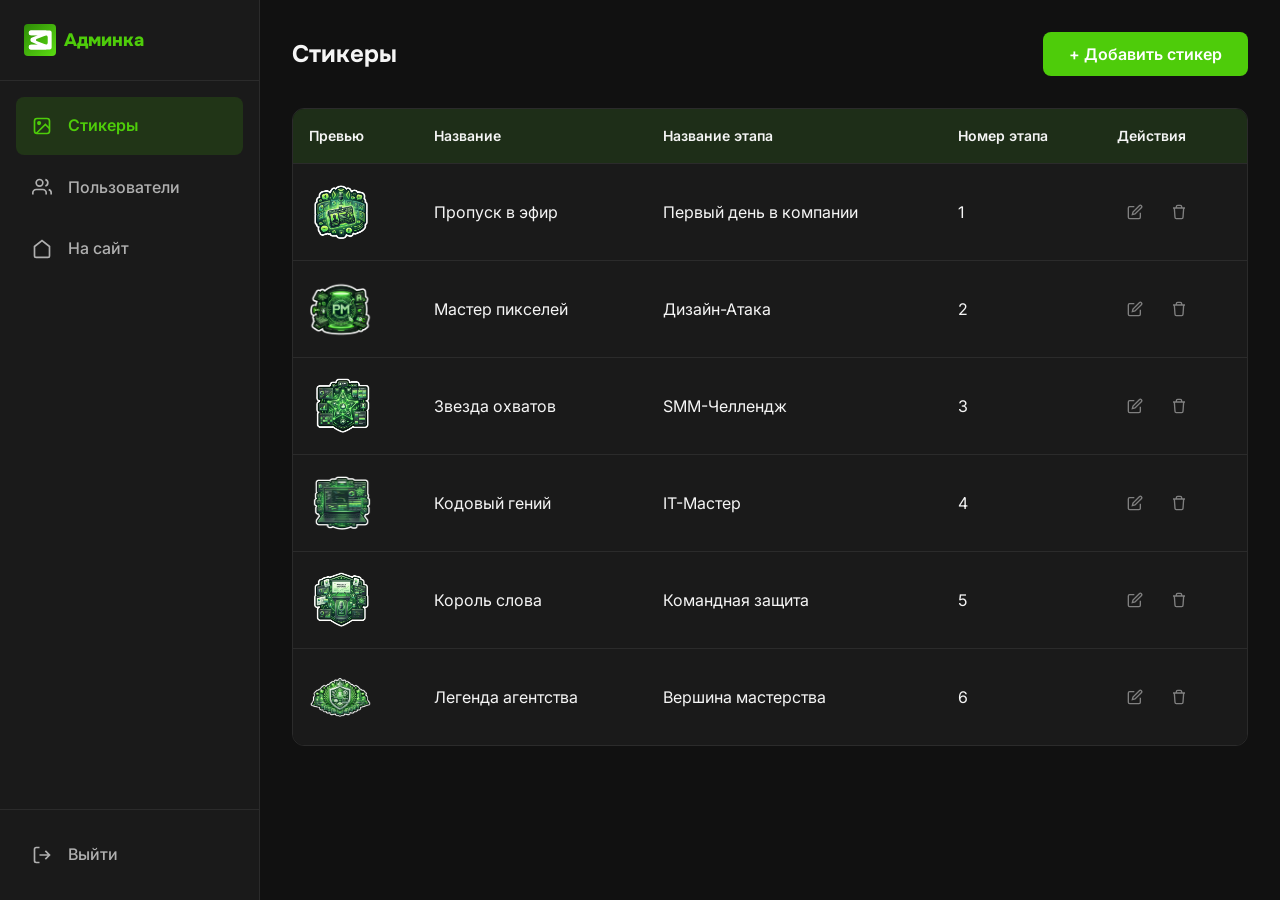
==== commit 678f0071: "fix: верстка" ====
--- a/admin.html
+++ b/admin.html
@@ -62,58 +62,77 @@
                 <tr>
                   <th>Превью</th>
                   <th>Название</th>
-                  <th>Профессия</th>
-                  <th>Раунд</th>
-                  <th>Статус</th>
+                  <th>Название этапа</th>
+                  <th>Номер этапа</th>
                   <th>Действия</th>
                 </tr>
               </thead>
               <tbody>
                 <tr>
-                  <td data-label="Превью"><div class="admin-sticker-preview" style="background:#4ECC0A">А</div></td>
-                  <td data-label="Название">Алекс Код</td>
-                  <td data-label="Профессия">Программист</td>
-                  <td data-label="Раунд">1</td>
-                  <td data-label="Статус"><span class="badge badge--admin">Активен</span></td>
-                  <td data-label="Действия">
-                    <div class="admin-table-actions">
-                      <button aria-label="Редактировать"><svg width="16" height="16" viewBox="0 0 24 24" fill="none" stroke="currentColor" stroke-width="2"><path d="M11 4H4a2 2 0 00-2 2v14a2 2 0 002 2h14a2 2 0 002-2v-7"/><path d="M18.5 2.5a2.12 2.12 0 013 3L12 15l-4 1 1-4 9.5-9.5z"/></svg></button>
-                      <button class="delete" aria-label="Удалить"><svg width="16" height="16" viewBox="0 0 24 24" fill="none" stroke="currentColor" stroke-width="2"><path d="M3 6h18M8 6V4a2 2 0 012-2h4a2 2 0 012 2v2M19 6l-1 14a2 2 0 01-2 2H8a2 2 0 01-2-2L5 6"/></svg></button>
-                    </div>
-                  </td>
-                </tr>
-                <tr>
-                  <td data-label="Превью"><div class="admin-sticker-preview" style="background:#38A808">М</div></td>
-                  <td data-label="Название">Маша Лек</td>
-                  <td data-label="Профессия">Врач</td>
-                  <td data-label="Раунд">2</td>
-                  <td data-label="Статус"><span class="badge badge--admin">Активен</span></td>
-                  <td data-label="Действия">
-                    <div class="admin-table-actions">
-                      <button aria-label="Редактировать"><svg width="16" height="16" viewBox="0 0 24 24" fill="none" stroke="currentColor" stroke-width="2"><path d="M11 4H4a2 2 0 00-2 2v14a2 2 0 002 2h14a2 2 0 002-2v-7"/><path d="M18.5 2.5a2.12 2.12 0 013 3L12 15l-4 1 1-4 9.5-9.5z"/></svg></button>
-                      <button class="delete" aria-label="Удалить"><svg width="16" height="16" viewBox="0 0 24 24" fill="none" stroke="currentColor" stroke-width="2"><path d="M3 6h18M8 6V4a2 2 0 012-2h4a2 2 0 012 2v2M19 6l-1 14a2 2 0 01-2 2H8a2 2 0 01-2-2L5 6"/></svg></button>
-                    </div>
-                  </td>
-                </tr>
-                <tr>
-                  <td data-label="Превью"><div class="admin-sticker-preview" style="background:#38A808">Д</div></td>
-                  <td data-label="Название">Дима Арх</td>
-                  <td data-label="Профессия">Архитектор</td>
-                  <td data-label="Раунд">3</td>
-                  <td data-label="Статус"><span class="badge badge--admin">Активен</span></td>
-                  <td data-label="Действия">
-                    <div class="admin-table-actions">
-                      <button aria-label="Редактировать"><svg width="16" height="16" viewBox="0 0 24 24" fill="none" stroke="currentColor" stroke-width="2"><path d="M11 4H4a2 2 0 00-2 2v14a2 2 0 002 2h14a2 2 0 002-2v-7"/><path d="M18.5 2.5a2.12 2.12 0 013 3L12 15l-4 1 1-4 9.5-9.5z"/></svg></button>
-                      <button class="delete" aria-label="Удалить"><svg width="16" height="16" viewBox="0 0 24 24" fill="none" stroke="currentColor" stroke-width="2"><path d="M3 6h18M8 6V4a2 2 0 012-2h4a2 2 0 012 2v2M19 6l-1 14a2 2 0 01-2 2H8a2 2 0 01-2-2L5 6"/></svg></button>
-                    </div>
-                  </td>
-                </tr>
-                <tr>
-                  <td data-label="Превью"><div class="admin-sticker-preview" style="background:#5B8C3E">К</div></td>
-                  <td data-label="Название">Катя Диз</td>
-                  <td data-label="Профессия">Дизайнер</td>
-                  <td data-label="Раунд">4</td>
-                  <td data-label="Статус"><span class="badge badge--muted">Черновик</span></td>
+                  <td data-label="Превью"><img src="assets/rewards/broadcast-pass.png" alt="" class="admin-sticker-preview" width="64" height="64"></td>
+                  <td data-label="Название">Пропуск в эфир</td>
+                  <td data-label="Название этапа">Первый день в компании</td>
+                  <td data-label="Номер этапа">1</td>
+                  <td data-label="Действия">
+                    <div class="admin-table-actions">
+                      <button aria-label="Редактировать"><svg width="16" height="16" viewBox="0 0 24 24" fill="none" stroke="currentColor" stroke-width="2"><path d="M11 4H4a2 2 0 00-2 2v14a2 2 0 002 2h14a2 2 0 002-2v-7"/><path d="M18.5 2.5a2.12 2.12 0 013 3L12 15l-4 1 1-4 9.5-9.5z"/></svg></button>
+                      <button class="delete" aria-label="Удалить"><svg width="16" height="16" viewBox="0 0 24 24" fill="none" stroke="currentColor" stroke-width="2"><path d="M3 6h18M8 6V4a2 2 0 012-2h4a2 2 0 012 2v2M19 6l-1 14a2 2 0 01-2 2H8a2 2 0 01-2-2L5 6"/></svg></button>
+                    </div>
+                  </td>
+                </tr>
+                <tr>
+                  <td data-label="Превью"><img src="assets/rewards/design-attack.png" alt="" class="admin-sticker-preview" width="64" height="64"></td>
+                  <td data-label="Название">Мастер пикселей</td>
+                  <td data-label="Название этапа">Дизайн-Атака</td>
+                  <td data-label="Номер этапа">2</td>
+                  <td data-label="Действия">
+                    <div class="admin-table-actions">
+                      <button aria-label="Редактировать"><svg width="16" height="16" viewBox="0 0 24 24" fill="none" stroke="currentColor" stroke-width="2"><path d="M11 4H4a2 2 0 00-2 2v14a2 2 0 002 2h14a2 2 0 002-2v-7"/><path d="M18.5 2.5a2.12 2.12 0 013 3L12 15l-4 1 1-4 9.5-9.5z"/></svg></button>
+                      <button class="delete" aria-label="Удалить"><svg width="16" height="16" viewBox="0 0 24 24" fill="none" stroke="currentColor" stroke-width="2"><path d="M3 6h18M8 6V4a2 2 0 012-2h4a2 2 0 012 2v2M19 6l-1 14a2 2 0 01-2 2H8a2 2 0 01-2-2L5 6"/></svg></button>
+                    </div>
+                  </td>
+                </tr>
+                <tr>
+                  <td data-label="Превью"><img src="assets/rewards/smm-challenge.png" alt="" class="admin-sticker-preview" width="64" height="64"></td>
+                  <td data-label="Название">Звезда охватов</td>
+                  <td data-label="Название этапа">SMM-Челлендж</td>
+                  <td data-label="Номер этапа">3</td>
+                  <td data-label="Действия">
+                    <div class="admin-table-actions">
+                      <button aria-label="Редактировать"><svg width="16" height="16" viewBox="0 0 24 24" fill="none" stroke="currentColor" stroke-width="2"><path d="M11 4H4a2 2 0 00-2 2v14a2 2 0 002 2h14a2 2 0 002-2v-7"/><path d="M18.5 2.5a2.12 2.12 0 013 3L12 15l-4 1 1-4 9.5-9.5z"/></svg></button>
+                      <button class="delete" aria-label="Удалить"><svg width="16" height="16" viewBox="0 0 24 24" fill="none" stroke="currentColor" stroke-width="2"><path d="M3 6h18M8 6V4a2 2 0 012-2h4a2 2 0 012 2v2M19 6l-1 14a2 2 0 01-2 2H8a2 2 0 01-2-2L5 6"/></svg></button>
+                    </div>
+                  </td>
+                </tr>
+                <tr>
+                  <td data-label="Превью"><img src="assets/rewards/it-master.png" alt="" class="admin-sticker-preview" width="64" height="64"></td>
+                  <td data-label="Название">Кодовый гений</td>
+                  <td data-label="Название этапа">IT-Мастер</td>
+                  <td data-label="Номер этапа">4</td>
+                  <td data-label="Действия">
+                    <div class="admin-table-actions">
+                      <button aria-label="Редактировать"><svg width="16" height="16" viewBox="0 0 24 24" fill="none" stroke="currentColor" stroke-width="2"><path d="M11 4H4a2 2 0 00-2 2v14a2 2 0 002 2h14a2 2 0 002-2v-7"/><path d="M18.5 2.5a2.12 2.12 0 013 3L12 15l-4 1 1-4 9.5-9.5z"/></svg></button>
+                      <button class="delete" aria-label="Удалить"><svg width="16" height="16" viewBox="0 0 24 24" fill="none" stroke="currentColor" stroke-width="2"><path d="M3 6h18M8 6V4a2 2 0 012-2h4a2 2 0 012 2v2M19 6l-1 14a2 2 0 01-2 2H8a2 2 0 01-2-2L5 6"/></svg></button>
+                    </div>
+                  </td>
+                </tr>
+                <tr>
+                  <td data-label="Превью"><img src="assets/rewards/team-defanse.png" alt="" class="admin-sticker-preview" width="64" height="64"></td>
+                  <td data-label="Название">Король слова</td>
+                  <td data-label="Название этапа">Командная защита</td>
+                  <td data-label="Номер этапа">5</td>
+                  <td data-label="Действия">
+                    <div class="admin-table-actions">
+                      <button aria-label="Редактировать"><svg width="16" height="16" viewBox="0 0 24 24" fill="none" stroke="currentColor" stroke-width="2"><path d="M11 4H4a2 2 0 00-2 2v14a2 2 0 002 2h14a2 2 0 002-2v-7"/><path d="M18.5 2.5a2.12 2.12 0 013 3L12 15l-4 1 1-4 9.5-9.5z"/></svg></button>
+                      <button class="delete" aria-label="Удалить"><svg width="16" height="16" viewBox="0 0 24 24" fill="none" stroke="currentColor" stroke-width="2"><path d="M3 6h18M8 6V4a2 2 0 012-2h4a2 2 0 012 2v2M19 6l-1 14a2 2 0 01-2 2H8a2 2 0 01-2-2L5 6"/></svg></button>
+                    </div>
+                  </td>
+                </tr>
+                <tr>
+                  <td data-label="Превью"><img src="assets/rewards/pinnacle-master.png" alt="" class="admin-sticker-preview" width="64" height="64"></td>
+                  <td data-label="Название">Легенда агентства</td>
+                  <td data-label="Название этапа">Вершина мастерства</td>
+                  <td data-label="Номер этапа">6</td>
                   <td data-label="Действия">
                     <div class="admin-table-actions">
                       <button aria-label="Редактировать"><svg width="16" height="16" viewBox="0 0 24 24" fill="none" stroke="currentColor" stroke-width="2"><path d="M11 4H4a2 2 0 00-2 2v14a2 2 0 002 2h14a2 2 0 002-2v-7"/><path d="M18.5 2.5a2.12 2.12 0 013 3L12 15l-4 1 1-4 9.5-9.5z"/></svg></button>
@@ -188,12 +207,12 @@
           <input class="form-input" type="text" id="sticker-name" placeholder="Имя персонажа" required>
         </div>
         <div class="form-group">
-          <label class="form-label" for="sticker-prof">Профессия</label>
-          <input class="form-input" type="text" id="sticker-prof" placeholder="Например: Программист" required>
-        </div>
-        <div class="form-group">
-          <label class="form-label" for="sticker-round">Раунд</label>
-          <input class="form-input" type="number" id="sticker-round" min="1" max="7" placeholder="1–7" required>
+          <label class="form-label" for="sticker-stage">Название этапа</label>
+          <input class="form-input" type="text" id="sticker-stage" placeholder="Например: Дизайн-Атака" required>
+        </div>
+        <div class="form-group">
+          <label class="form-label" for="sticker-round">Номер этапа</label>
+          <input class="form-input" type="number" id="sticker-round" min="1" max="6" placeholder="1–6" required>
         </div>
         <div class="form-group">
           <label class="form-label">Изображение стикера</label>
--- a/css/style.css
+++ b/css/style.css
@@ -438,12 +438,11 @@
 }
 
 .btn--primary.btn--lg:hover {
-  transform: translateY(-2px);
   box-shadow: 0 12px 30px rgba(78, 204, 10, 0.38);
 }
 
 .btn--primary.btn--lg:active {
-  transform: translateY(0);
+  box-shadow: 0 6px 20px rgba(78, 204, 10, 0.28);
 }
 
 .btn--shine::after {
@@ -1161,7 +1160,7 @@
 
 @media (min-width: 768px) {
   .hero__inner {
-    grid-template-columns: 1.05fr 0.95fr;
+    grid-template-columns: 1fr 1.05fr;
     gap: var(--space-5);
     align-items: center;
   }
@@ -1327,28 +1326,44 @@
   font-weight: 700;
 }
 
-/* Hero visual вЂ” sticker showcase */
+/* Hero visual — sticker showcase */
 .hero__visual {
   position: relative;
   width: 100%;
-  min-height: 300px;
+  min-height: auto;
   display: flex;
   justify-content: center;
+}
+
+@media (min-width: 768px) {
+  .hero__visual {
+    justify-content: flex-end;
+    justify-self: end;
+    width: auto;
+    max-width: 100%;
+    min-height: auto;
+  }
 }
 
 .hero-showcase {
   position: relative;
   width: 100%;
-  max-width: 400px;
-  padding: 12px 8px;
+  max-width: 440px;
+  padding: 8px 0;
+}
+
+@media (min-width: 768px) {
+  .hero-showcase {
+    max-width: 480px;
+  }
 }
 
 .hero-showcase__frame {
   position: relative;
   display: flex;
   flex-direction: column;
-  gap: var(--space-3);
-  padding: var(--space-3);
+  gap: var(--space-2);
+  padding: var(--space-3) var(--space-4);
   background-color: var(--bg-card);
   border: 1px solid var(--border-color);
   border-radius: var(--radius-lg);
@@ -1442,15 +1457,15 @@
 .hero-showcase__grid {
   display: grid;
   grid-template-columns: repeat(3, 1fr);
-  gap: var(--space-2);
+  gap: var(--space-2) var(--space-3);
 }
 
 .hero-showcase__item {
   display: flex;
   align-items: center;
   justify-content: center;
-  padding: var(--space-1);
-  min-height: 88px;
+  padding: 6px var(--space-2);
+  min-height: 80px;
   border-radius: var(--radius-md);
   background-color: var(--bg-body);
   border: 1px solid var(--border-color);
@@ -1458,6 +1473,13 @@
   animation-delay: calc(var(--i) * 0.35s);
 }
 
+@media (min-width: 768px) {
+  .hero-showcase__item {
+    min-height: 82px;
+    padding: 6px var(--space-2);
+  }
+}
+
 .hero-showcase__item--featured {
   border-color: color-mix(in srgb, var(--color-primary) 40%, transparent);
   background-color: var(--color-primary-light);
@@ -1466,9 +1488,15 @@
 .hero-showcase__item img {
   display: block;
   width: 100%;
-  max-width: 72px;
+  max-width: 78px;
   height: auto;
   object-fit: contain;
+}
+
+@media (min-width: 768px) {
+  .hero-showcase__item img {
+    max-width: 82px;
+  }
 }
 
 @keyframes heroShowcaseFloat {
@@ -1652,7 +1680,6 @@
 }
 
 .stage-card:hover {
-  transform: translateY(-6px);
   border-color: color-mix(in srgb, var(--color-primary) 45%, transparent);
   box-shadow: var(--shadow-md);
 }
@@ -1680,11 +1707,10 @@
   font-weight: 800;
   font-size: var(--font-size-base);
   box-shadow: 0 4px 12px rgba(78, 204, 10, 0.3);
-  transition: transform 0.35s cubic-bezier(0.34, 1.56, 0.64, 1);
 }
 
 .stage-card:hover .stage-card__number {
-  transform: rotate(-8deg) scale(1.08);
+  transform: none;
 }
 
 .stage-card__title {
@@ -1797,7 +1823,7 @@
 }
 
 .award-slide__sticker:hover .award-slide__image {
-  transform: scale(1.06) rotate(-3deg);
+  transform: scale(1.06);
 }
 
 @media (min-width: 768px) {
@@ -1863,6 +1889,37 @@
   color: var(--text-secondary);
   line-height: 1.65;
   max-width: 560px;
+  margin-bottom: 0;
+}
+
+.award-slide__download {
+  display: inline-flex;
+  align-items: center;
+  justify-content: center;
+  gap: 8px;
+  margin-top: var(--space-2);
+  min-height: 36px;
+  padding: 8px var(--space-2);
+  font-size: var(--font-size-sm);
+  font-weight: 600;
+  text-decoration: none;
+  color: var(--color-primary-dark);
+  background-color: var(--color-primary-light);
+  border: none;
+  border-radius: var(--radius-sm);
+  cursor: pointer;
+  transition: background-color 0.2s ease, color 0.2s ease;
+}
+
+.award-slide__download-icon {
+  width: 14px;
+  height: 14px;
+  flex-shrink: 0;
+}
+
+.award-slide__download:hover {
+  background-color: var(--color-primary);
+  color: var(--text-on-primary);
 }
 
 @media (min-width: 768px) {
@@ -2259,41 +2316,19 @@
   padding: var(--space-3);
   text-align: center;
   position: relative;
-  overflow: hidden;
+  overflow: visible;
   background-color: #1A1A1A;
   border: 1px solid var(--border-dark);
   border-radius: var(--radius-lg);
-  transition: transform 0.35s cubic-bezier(0.22, 1, 0.36, 1), border-color 0.3s ease, box-shadow 0.3s ease;
-  /* backwards: shows the start frame during the stagger delay, then hands
-     transform control back to CSS so the hover-lift stays fully responsive */
+  transition: border-color 0.3s ease, box-shadow 0.3s ease;
+  /* backwards: shows the start frame during the stagger delay */
   animation: profileRise 0.6s cubic-bezier(0.22, 1, 0.36, 1) backwards;
   animation-delay: calc(var(--i, 0) * 65ms);
 }
 
-/* radial glow that blooms on hover */
-.my-sticker::before {
-  content: '';
-  position: absolute;
-  top: -50px;
-  left: 50%;
-  transform: translateX(-50%);
-  width: 160px;
-  height: 160px;
-  border-radius: 50%;
-  background: radial-gradient(circle, rgba(78, 204, 10, 0.25), transparent 70%);
-  opacity: 0;
-  transition: opacity 0.4s ease;
-  pointer-events: none;
-}
-
 .my-sticker:hover {
-  transform: translateY(-6px);
   border-color: color-mix(in srgb, var(--color-primary) 45%, transparent);
   box-shadow: var(--shadow-md);
-}
-
-.my-sticker:hover::before {
-  opacity: 1;
 }
 
 .my-sticker__image {
@@ -2305,35 +2340,20 @@
   display: flex;
   align-items: center;
   justify-content: center;
-  font-size: var(--font-size-3xl);
-  font-weight: 800;
-  color: var(--text-on-primary);
-  background: linear-gradient(150deg, #6FE03A, #2D8A06);
-  box-shadow: 0 10px 22px rgba(78, 204, 10, 0.3);
-  transition: transform 0.4s cubic-bezier(0.34, 1.56, 0.64, 1);
-}
-
-/* subtle gloss on the tile */
-.my-sticker__image::after {
-  content: '';
-  position: absolute;
-  inset: 0;
+  overflow: visible;
+  background: transparent;
+}
+
+.my-sticker__image img {
+  width: 100%;
+  height: 100%;
+  object-fit: contain;
+  display: block;
   border-radius: inherit;
-  background: linear-gradient(160deg, rgba(255, 255, 255, 0.35), transparent 45%);
-  pointer-events: none;
-}
-
-.my-sticker:hover .my-sticker__image {
-  transform: rotate(-6deg) scale(1.06);
-}
-
-.my-sticker[data-color="#4ECC0A"] .my-sticker__image { background: linear-gradient(150deg, #7BE84A, #38A808); box-shadow: 0 10px 22px rgba(78, 204, 10, 0.32); }
-.my-sticker[data-color="#38A808"] .my-sticker__image { background: linear-gradient(150deg, #5BDD12, #2D8A06); box-shadow: 0 10px 22px rgba(56, 168, 8, 0.32); }
-.my-sticker[data-color="#2D8A06"] .my-sticker__image { background: linear-gradient(150deg, #4ECC0A, #1F6B04); box-shadow: 0 10px 22px rgba(45, 138, 6, 0.32); }
-.my-sticker[data-color="#1A1A1A"] .my-sticker__image { background: linear-gradient(150deg, #3D3D3D, #1A1A1A); box-shadow: 0 10px 22px rgba(26, 26, 26, 0.28); }
-
-.my-sticker__image--dark {
-  color: var(--text-on-primary);
+}
+
+.my-sticker[data-color] .my-sticker__image {
+  background: transparent;
 }
 
 .my-sticker__name {
@@ -2360,6 +2380,7 @@
   padding: 8px var(--space-2);
   font-size: var(--font-size-sm);
   font-weight: 600;
+  text-decoration: none;
   color: var(--color-primary);
   background-color: var(--bg-card);
   border: 1px solid var(--border-color);
@@ -2391,13 +2412,8 @@
 }
 
 .my-sticker--locked:hover {
-  transform: translateY(-4px);
   border-color: var(--border-color);
   box-shadow: var(--shadow-sm);
-}
-
-.my-sticker--locked:hover::before {
-  opacity: 0;
 }
 
 .my-sticker--locked .my-sticker__image {
@@ -2812,14 +2828,10 @@
 }
 
 .admin-sticker-preview {
-  width: 40px;
-  height: 40px;
-  border-radius: var(--radius-full);
-  display: flex;
-  align-items: center;
-  justify-content: center;
-  font-weight: 800;
-  color: #fff;
-  font-size: var(--font-size-sm);
-}
-
+  width: 64px;
+  height: 64px;
+  border-radius: var(--radius-md);
+  display: block;
+  object-fit: contain;
+}
+
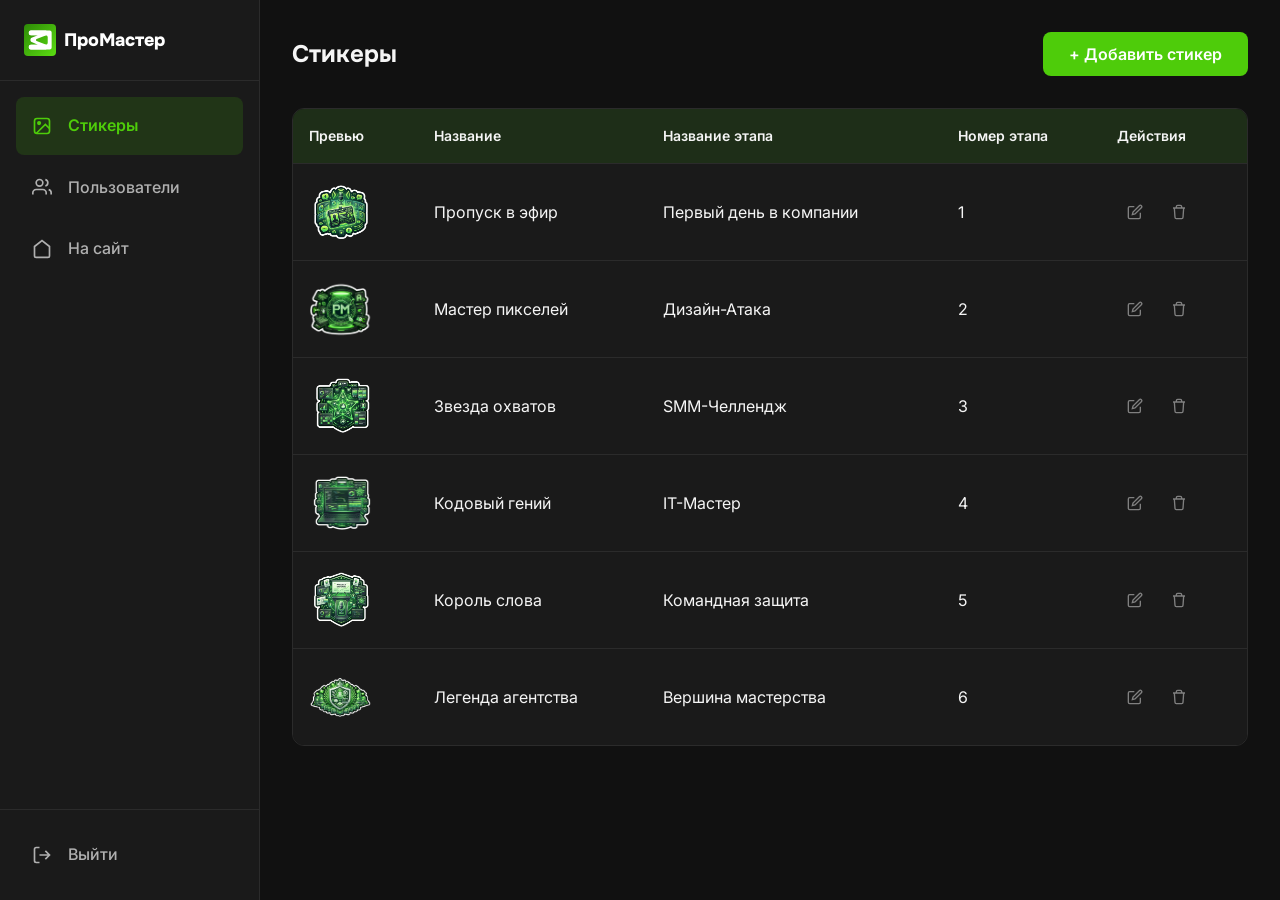
==== commit e23d81a7: "fix: верстка" ====
--- a/admin.html
+++ b/admin.html
@@ -17,7 +17,7 @@
       <div class="admin-sidebar__header">
         <div class="admin-sidebar__logo">
           <img src="assets/images/logo-mini.svg" alt="" class="admin-sidebar__logo-img" width="32" height="32">
-          Админка
+          <span class="admin-sidebar__logo-text">ПроМастер</span>
         </div>
       </div>
       <nav class="admin-sidebar__nav">
@@ -152,7 +152,7 @@
           </div>
 
           <div class="table-wrapper">
-            <table class="data-table data-table--responsive">
+            <table class="data-table data-table--responsive data-table--users">
               <thead>
                 <tr>
                   <th>Имя</th>
@@ -162,29 +162,29 @@
               </thead>
               <tbody>
                 <tr>
-                  <td data-label="Имя">Алексей Иванов</td>
-                  <td data-label="Email">alex@mail.ru</td>
-                  <td data-label="Роль"><span class="badge badge--green">Ученик</span></td>
-                </tr>
-                <tr>
-                  <td data-label="Имя">Мария Петрова</td>
-                  <td data-label="Email">maria@mail.ru</td>
-                  <td data-label="Роль"><span class="badge badge--green">Ученик</span></td>
-                </tr>
-                <tr>
-                  <td data-label="Имя">Дмитрий Сидоров</td>
-                  <td data-label="Email">dmitry@mail.ru</td>
-                  <td data-label="Роль"><span class="badge badge--green">Ученик</span></td>
-                </tr>
-                <tr>
-                  <td data-label="Имя">Елена Козлова</td>
-                  <td data-label="Email">elena@mail.ru</td>
-                  <td data-label="Роль"><span class="badge badge--purple">Учитель</span></td>
-                </tr>
-                <tr>
-                  <td data-label="Имя">Админ Системы</td>
-                  <td data-label="Email">admin@promaster.ru</td>
-                  <td data-label="Роль"><span class="badge badge--admin">Админ</span></td>
+                  <td><span class="data-table__label">Имя</span><span class="data-table__value">Алексей Иванов</span></td>
+                  <td><span class="data-table__label">Email</span><span class="data-table__value">alex@mail.ru</span></td>
+                  <td><span class="data-table__label">Роль</span><span class="data-table__value"><span class="badge badge--green">Ученик</span></span></td>
+                </tr>
+                <tr>
+                  <td><span class="data-table__label">Имя</span><span class="data-table__value">Мария Петрова</span></td>
+                  <td><span class="data-table__label">Email</span><span class="data-table__value">maria@mail.ru</span></td>
+                  <td><span class="data-table__label">Роль</span><span class="data-table__value"><span class="badge badge--green">Ученик</span></span></td>
+                </tr>
+                <tr>
+                  <td><span class="data-table__label">Имя</span><span class="data-table__value">Дмитрий Сидоров</span></td>
+                  <td><span class="data-table__label">Email</span><span class="data-table__value">dmitry@mail.ru</span></td>
+                  <td><span class="data-table__label">Роль</span><span class="data-table__value"><span class="badge badge--green">Ученик</span></span></td>
+                </tr>
+                <tr>
+                  <td><span class="data-table__label">Имя</span><span class="data-table__value">Елена Козлова</span></td>
+                  <td><span class="data-table__label">Email</span><span class="data-table__value">elena@mail.ru</span></td>
+                  <td><span class="data-table__label">Роль</span><span class="data-table__value"><span class="badge badge--purple">Учитель</span></span></td>
+                </tr>
+                <tr>
+                  <td><span class="data-table__label">Имя</span><span class="data-table__value">Админ Системы</span></td>
+                  <td><span class="data-table__label">Email</span><span class="data-table__value">admin@promaster.ru</span></td>
+                  <td><span class="data-table__label">Роль</span><span class="data-table__value"><span class="badge badge--admin">Админ</span></span></td>
                 </tr>
               </tbody>
             </table>
--- a/css/style.css
+++ b/css/style.css
@@ -691,6 +691,10 @@
   background-color: var(--color-primary-light);
 }
 
+.data-table__label {
+  display: none;
+}
+
 @media (max-width: 767px) {
   .data-table--responsive thead {
     display: none;
@@ -698,11 +702,16 @@
 
   .data-table--responsive tbody tr {
     display: block;
-    margin-bottom: var(--space-2);
-    border: 1px solid var(--border-color);
-    border-radius: var(--radius-md);
+    margin-bottom: 0;
+    border: none;
+    border-radius: 0;
+    border-bottom: 1px solid var(--border-color);
     padding: var(--space-2);
-    background-color: var(--bg-card);
+    background-color: transparent;
+  }
+
+  .data-table--responsive tbody tr:last-child {
+    border-bottom: none;
   }
 
   .data-table--responsive tbody td {
@@ -710,7 +719,7 @@
     justify-content: space-between;
     align-items: center;
     padding: var(--space-1) 0;
-    border-bottom: 1px solid var(--border-color);
+    border-bottom: none;
   }
 
   .data-table--responsive tbody td:last-child {
@@ -723,6 +732,27 @@
     font-size: var(--font-size-sm);
     color: var(--text-secondary);
     margin-right: var(--space-2);
+  }
+
+  .data-table--users tbody td::before {
+    content: none;
+    display: none;
+  }
+
+  .data-table--users tbody td {
+    gap: var(--space-2);
+  }
+
+  .data-table__label {
+    display: inline;
+    font-weight: 600;
+    font-size: var(--font-size-sm);
+    color: var(--text-secondary);
+    flex-shrink: 0;
+  }
+
+  .data-table__value {
+    text-align: right;
   }
 }
 
@@ -990,6 +1020,10 @@
   font-size: var(--font-size-sm);
 }
 
+.header__profile-btn {
+  display: none;
+}
+
 @media (max-width: 1023px) {
   .header__profile-name {
     display: none;
@@ -1004,29 +1038,51 @@
   .header__nav {
     position: static;
     flex: 1;
+    min-width: 0;
     justify-content: space-between;
     transform: none;
     background: none;
     padding: 0;
     flex-direction: row;
+    margin-left: var(--space-3);
   }
 }
 
 @media (max-width: 1023px) {
+  .header {
+    backdrop-filter: none;
+  }
+
+  .header-nav-overlay {
+    display: none;
+    position: fixed;
+    inset: 0;
+    top: var(--header-height);
+    background-color: transparent;
+    z-index: 100;
+  }
+
+  .header-nav-overlay.active {
+    display: block;
+  }
+
   .header__nav {
     position: fixed;
     top: var(--header-height);
     left: 0;
     right: 0;
     bottom: 0;
-    background-color: var(--bg-card);
+    background-color: #111111;
+    border-top: 1px solid var(--border-color);
     flex-direction: column;
     justify-content: flex-start;
     padding: var(--space-4) var(--space-2);
     gap: var(--space-4);
     transform: translateX(100%);
     transition: transform 0.3s ease;
-    z-index: 99;
+    z-index: 101;
+    overflow-y: auto;
+    -webkit-overflow-scrolling: touch;
   }
 
   .header__nav.open {
@@ -1044,7 +1100,7 @@
     display: block;
     padding: var(--space-2);
     font-size: var(--font-size-lg);
-    text-align: center;
+    text-align: left;
   }
 
   .header__actions {
@@ -1052,10 +1108,23 @@
     width: 100%;
   }
 
-  .header__actions .btn,
-  .header__actions .header__profile {
+  .header__actions .btn {
     width: 100%;
     justify-content: center;
+  }
+
+  .header__actions .btn--sm {
+    padding: var(--space-1) var(--space-3);
+    font-size: var(--font-size-base);
+    min-height: 44px;
+  }
+
+  .header__actions .header__profile {
+    display: none;
+  }
+
+  .header__profile-btn {
+    display: inline-flex;
   }
 }
 
@@ -1265,6 +1334,19 @@
   flex-wrap: wrap;
   gap: var(--space-2);
   justify-content: center;
+}
+
+@media (max-width: 580px) {
+  .hero__cta {
+    flex-direction: column;
+    align-items: stretch;
+    width: 100%;
+  }
+
+  .hero__cta .btn {
+    width: 100%;
+    justify-content: center;
+  }
 }
 
 @media (min-width: 768px) {
@@ -2258,9 +2340,13 @@
   border: 1px solid var(--border-color);
   border-radius: var(--radius-full);
   background-color: var(--bg-body);
+  max-width: 100%;
+  min-width: 0;
+  overflow: hidden;
 }
 
 .profile-tab {
+  min-width: 0;
   padding: var(--space-1) var(--space-3);
   border-radius: var(--radius-full);
   font-size: var(--font-size-sm);
@@ -2268,6 +2354,39 @@
   color: var(--text-secondary);
   transition: background-color 0.25s ease, color 0.25s ease, box-shadow 0.25s ease, transform 0.25s ease;
   min-height: 38px;
+  text-align: center;
+  line-height: 1.2;
+  overflow-wrap: anywhere;
+  word-break: break-word;
+  hyphens: auto;
+}
+
+@media (max-width: 767px) {
+  .profile-section__header {
+    flex-direction: column;
+    align-items: stretch;
+    gap: var(--space-3);
+  }
+
+  .profile-tabs {
+    width: 100%;
+    padding: 3px;
+    gap: 1px;
+  }
+
+  .profile-tab {
+    flex: 1 1 0;
+    min-width: 0;
+    padding: 3px 0;
+    font-size: 0.6875rem;
+    font-weight: 500;
+    line-height: 1.15;
+    min-height: 30px;
+  }
+
+  .profile-tab.active {
+    box-shadow: none;
+  }
 }
 
 .profile-tab:hover {
@@ -2658,7 +2777,10 @@
   gap: var(--space-1);
   font-weight: 800;
   font-size: var(--font-size-lg);
-  color: var(--color-admin-green);
+}
+
+.admin-sidebar__logo-text {
+  color: #FFFFFF;
 }
 
 .admin-sidebar__logo svg,
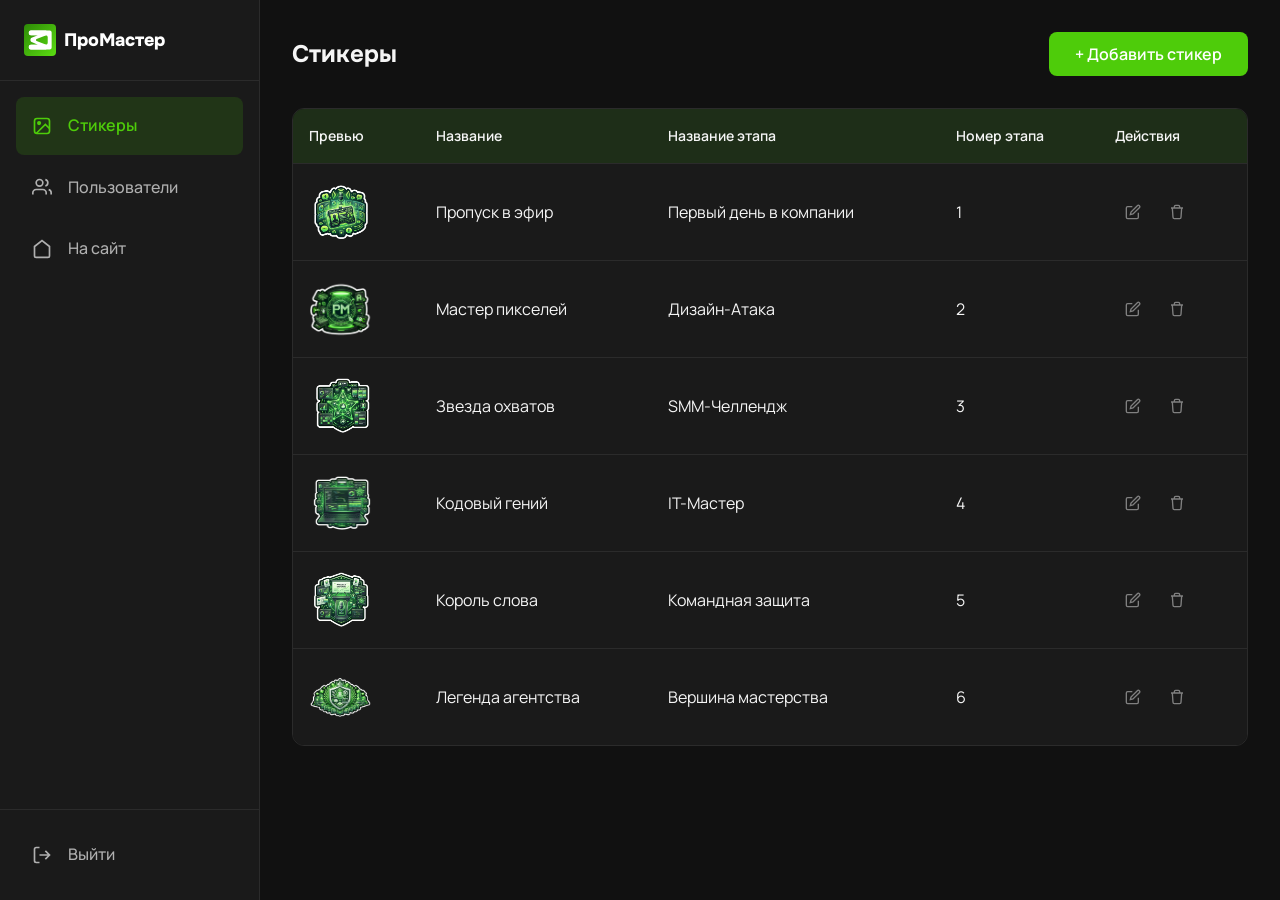
==== commit 2253014b: "fix: верстка" ====
--- a/admin.html
+++ b/admin.html
@@ -69,76 +69,76 @@
               </thead>
               <tbody>
                 <tr>
-                  <td data-label="Превью"><img src="assets/rewards/broadcast-pass.png" alt="" class="admin-sticker-preview" width="64" height="64"></td>
-                  <td data-label="Название">Пропуск в эфир</td>
-                  <td data-label="Название этапа">Первый день в компании</td>
-                  <td data-label="Номер этапа">1</td>
-                  <td data-label="Действия">
-                    <div class="admin-table-actions">
-                      <button aria-label="Редактировать"><svg width="16" height="16" viewBox="0 0 24 24" fill="none" stroke="currentColor" stroke-width="2"><path d="M11 4H4a2 2 0 00-2 2v14a2 2 0 002 2h14a2 2 0 002-2v-7"/><path d="M18.5 2.5a2.12 2.12 0 013 3L12 15l-4 1 1-4 9.5-9.5z"/></svg></button>
-                      <button class="delete" aria-label="Удалить"><svg width="16" height="16" viewBox="0 0 24 24" fill="none" stroke="currentColor" stroke-width="2"><path d="M3 6h18M8 6V4a2 2 0 012-2h4a2 2 0 012 2v2M19 6l-1 14a2 2 0 01-2 2H8a2 2 0 01-2-2L5 6"/></svg></button>
-                    </div>
-                  </td>
-                </tr>
-                <tr>
-                  <td data-label="Превью"><img src="assets/rewards/design-attack.png" alt="" class="admin-sticker-preview" width="64" height="64"></td>
-                  <td data-label="Название">Мастер пикселей</td>
-                  <td data-label="Название этапа">Дизайн-Атака</td>
-                  <td data-label="Номер этапа">2</td>
-                  <td data-label="Действия">
-                    <div class="admin-table-actions">
-                      <button aria-label="Редактировать"><svg width="16" height="16" viewBox="0 0 24 24" fill="none" stroke="currentColor" stroke-width="2"><path d="M11 4H4a2 2 0 00-2 2v14a2 2 0 002 2h14a2 2 0 002-2v-7"/><path d="M18.5 2.5a2.12 2.12 0 013 3L12 15l-4 1 1-4 9.5-9.5z"/></svg></button>
-                      <button class="delete" aria-label="Удалить"><svg width="16" height="16" viewBox="0 0 24 24" fill="none" stroke="currentColor" stroke-width="2"><path d="M3 6h18M8 6V4a2 2 0 012-2h4a2 2 0 012 2v2M19 6l-1 14a2 2 0 01-2 2H8a2 2 0 01-2-2L5 6"/></svg></button>
-                    </div>
-                  </td>
-                </tr>
-                <tr>
-                  <td data-label="Превью"><img src="assets/rewards/smm-challenge.png" alt="" class="admin-sticker-preview" width="64" height="64"></td>
-                  <td data-label="Название">Звезда охватов</td>
-                  <td data-label="Название этапа">SMM-Челлендж</td>
-                  <td data-label="Номер этапа">3</td>
-                  <td data-label="Действия">
-                    <div class="admin-table-actions">
-                      <button aria-label="Редактировать"><svg width="16" height="16" viewBox="0 0 24 24" fill="none" stroke="currentColor" stroke-width="2"><path d="M11 4H4a2 2 0 00-2 2v14a2 2 0 002 2h14a2 2 0 002-2v-7"/><path d="M18.5 2.5a2.12 2.12 0 013 3L12 15l-4 1 1-4 9.5-9.5z"/></svg></button>
-                      <button class="delete" aria-label="Удалить"><svg width="16" height="16" viewBox="0 0 24 24" fill="none" stroke="currentColor" stroke-width="2"><path d="M3 6h18M8 6V4a2 2 0 012-2h4a2 2 0 012 2v2M19 6l-1 14a2 2 0 01-2 2H8a2 2 0 01-2-2L5 6"/></svg></button>
-                    </div>
-                  </td>
-                </tr>
-                <tr>
-                  <td data-label="Превью"><img src="assets/rewards/it-master.png" alt="" class="admin-sticker-preview" width="64" height="64"></td>
-                  <td data-label="Название">Кодовый гений</td>
-                  <td data-label="Название этапа">IT-Мастер</td>
-                  <td data-label="Номер этапа">4</td>
-                  <td data-label="Действия">
-                    <div class="admin-table-actions">
-                      <button aria-label="Редактировать"><svg width="16" height="16" viewBox="0 0 24 24" fill="none" stroke="currentColor" stroke-width="2"><path d="M11 4H4a2 2 0 00-2 2v14a2 2 0 002 2h14a2 2 0 002-2v-7"/><path d="M18.5 2.5a2.12 2.12 0 013 3L12 15l-4 1 1-4 9.5-9.5z"/></svg></button>
-                      <button class="delete" aria-label="Удалить"><svg width="16" height="16" viewBox="0 0 24 24" fill="none" stroke="currentColor" stroke-width="2"><path d="M3 6h18M8 6V4a2 2 0 012-2h4a2 2 0 012 2v2M19 6l-1 14a2 2 0 01-2 2H8a2 2 0 01-2-2L5 6"/></svg></button>
-                    </div>
-                  </td>
-                </tr>
-                <tr>
-                  <td data-label="Превью"><img src="assets/rewards/team-defanse.png" alt="" class="admin-sticker-preview" width="64" height="64"></td>
-                  <td data-label="Название">Король слова</td>
-                  <td data-label="Название этапа">Командная защита</td>
-                  <td data-label="Номер этапа">5</td>
-                  <td data-label="Действия">
-                    <div class="admin-table-actions">
-                      <button aria-label="Редактировать"><svg width="16" height="16" viewBox="0 0 24 24" fill="none" stroke="currentColor" stroke-width="2"><path d="M11 4H4a2 2 0 00-2 2v14a2 2 0 002 2h14a2 2 0 002-2v-7"/><path d="M18.5 2.5a2.12 2.12 0 013 3L12 15l-4 1 1-4 9.5-9.5z"/></svg></button>
-                      <button class="delete" aria-label="Удалить"><svg width="16" height="16" viewBox="0 0 24 24" fill="none" stroke="currentColor" stroke-width="2"><path d="M3 6h18M8 6V4a2 2 0 012-2h4a2 2 0 012 2v2M19 6l-1 14a2 2 0 01-2 2H8a2 2 0 01-2-2L5 6"/></svg></button>
-                    </div>
-                  </td>
-                </tr>
-                <tr>
-                  <td data-label="Превью"><img src="assets/rewards/pinnacle-master.png" alt="" class="admin-sticker-preview" width="64" height="64"></td>
-                  <td data-label="Название">Легенда агентства</td>
-                  <td data-label="Название этапа">Вершина мастерства</td>
-                  <td data-label="Номер этапа">6</td>
-                  <td data-label="Действия">
-                    <div class="admin-table-actions">
-                      <button aria-label="Редактировать"><svg width="16" height="16" viewBox="0 0 24 24" fill="none" stroke="currentColor" stroke-width="2"><path d="M11 4H4a2 2 0 00-2 2v14a2 2 0 002 2h14a2 2 0 002-2v-7"/><path d="M18.5 2.5a2.12 2.12 0 013 3L12 15l-4 1 1-4 9.5-9.5z"/></svg></button>
-                      <button class="delete" aria-label="Удалить"><svg width="16" height="16" viewBox="0 0 24 24" fill="none" stroke="currentColor" stroke-width="2"><path d="M3 6h18M8 6V4a2 2 0 012-2h4a2 2 0 012 2v2M19 6l-1 14a2 2 0 01-2 2H8a2 2 0 01-2-2L5 6"/></svg></button>
-                    </div>
-                  </td>
+                  <td><span class="data-table__label">Превью</span><span class="data-table__value"><img src="assets/rewards/broadcast-pass.png" alt="" class="admin-sticker-preview" width="64" height="64"></span></td>
+                  <td><span class="data-table__label">Название</span><span class="data-table__value">Пропуск в эфир</span></td>
+                  <td><span class="data-table__label">Название этапа</span><span class="data-table__value">Первый день в компании</span></td>
+                  <td><span class="data-table__label">Номер этапа</span><span class="data-table__value">1</span></td>
+                  <td><span class="data-table__label">Действия</span><span class="data-table__value">
+                    <div class="admin-table-actions">
+                      <button aria-label="Редактировать"><svg width="16" height="16" viewBox="0 0 24 24" fill="none" stroke="currentColor" stroke-width="2"><path d="M11 4H4a2 2 0 00-2 2v14a2 2 0 002 2h14a2 2 0 002-2v-7"/><path d="M18.5 2.5a2.12 2.12 0 013 3L12 15l-4 1 1-4 9.5-9.5z"/></svg></button>
+                      <button class="delete" aria-label="Удалить"><svg width="16" height="16" viewBox="0 0 24 24" fill="none" stroke="currentColor" stroke-width="2"><path d="M3 6h18M8 6V4a2 2 0 012-2h4a2 2 0 012 2v2M19 6l-1 14a2 2 0 01-2 2H8a2 2 0 01-2-2L5 6"/></svg></button>
+                    </div>
+                  </span></td>
+                </tr>
+                <tr>
+                  <td><span class="data-table__label">Превью</span><span class="data-table__value"><img src="assets/rewards/design-attack.png" alt="" class="admin-sticker-preview" width="64" height="64"></span></td>
+                  <td><span class="data-table__label">Название</span><span class="data-table__value">Мастер пикселей</span></td>
+                  <td><span class="data-table__label">Название этапа</span><span class="data-table__value">Дизайн-Атака</span></td>
+                  <td><span class="data-table__label">Номер этапа</span><span class="data-table__value">2</span></td>
+                  <td><span class="data-table__label">Действия</span><span class="data-table__value">
+                    <div class="admin-table-actions">
+                      <button aria-label="Редактировать"><svg width="16" height="16" viewBox="0 0 24 24" fill="none" stroke="currentColor" stroke-width="2"><path d="M11 4H4a2 2 0 00-2 2v14a2 2 0 002 2h14a2 2 0 002-2v-7"/><path d="M18.5 2.5a2.12 2.12 0 013 3L12 15l-4 1 1-4 9.5-9.5z"/></svg></button>
+                      <button class="delete" aria-label="Удалить"><svg width="16" height="16" viewBox="0 0 24 24" fill="none" stroke="currentColor" stroke-width="2"><path d="M3 6h18M8 6V4a2 2 0 012-2h4a2 2 0 012 2v2M19 6l-1 14a2 2 0 01-2 2H8a2 2 0 01-2-2L5 6"/></svg></button>
+                    </div>
+                  </span></td>
+                </tr>
+                <tr>
+                  <td><span class="data-table__label">Превью</span><span class="data-table__value"><img src="assets/rewards/smm-challenge.png" alt="" class="admin-sticker-preview" width="64" height="64"></span></td>
+                  <td><span class="data-table__label">Название</span><span class="data-table__value">Звезда охватов</span></td>
+                  <td><span class="data-table__label">Название этапа</span><span class="data-table__value">SMM-Челлендж</span></td>
+                  <td><span class="data-table__label">Номер этапа</span><span class="data-table__value">3</span></td>
+                  <td><span class="data-table__label">Действия</span><span class="data-table__value">
+                    <div class="admin-table-actions">
+                      <button aria-label="Редактировать"><svg width="16" height="16" viewBox="0 0 24 24" fill="none" stroke="currentColor" stroke-width="2"><path d="M11 4H4a2 2 0 00-2 2v14a2 2 0 002 2h14a2 2 0 002-2v-7"/><path d="M18.5 2.5a2.12 2.12 0 013 3L12 15l-4 1 1-4 9.5-9.5z"/></svg></button>
+                      <button class="delete" aria-label="Удалить"><svg width="16" height="16" viewBox="0 0 24 24" fill="none" stroke="currentColor" stroke-width="2"><path d="M3 6h18M8 6V4a2 2 0 012-2h4a2 2 0 012 2v2M19 6l-1 14a2 2 0 01-2 2H8a2 2 0 01-2-2L5 6"/></svg></button>
+                    </div>
+                  </span></td>
+                </tr>
+                <tr>
+                  <td><span class="data-table__label">Превью</span><span class="data-table__value"><img src="assets/rewards/it-master.png" alt="" class="admin-sticker-preview" width="64" height="64"></span></td>
+                  <td><span class="data-table__label">Название</span><span class="data-table__value">Кодовый гений</span></td>
+                  <td><span class="data-table__label">Название этапа</span><span class="data-table__value">IT-Мастер</span></td>
+                  <td><span class="data-table__label">Номер этапа</span><span class="data-table__value">4</span></td>
+                  <td><span class="data-table__label">Действия</span><span class="data-table__value">
+                    <div class="admin-table-actions">
+                      <button aria-label="Редактировать"><svg width="16" height="16" viewBox="0 0 24 24" fill="none" stroke="currentColor" stroke-width="2"><path d="M11 4H4a2 2 0 00-2 2v14a2 2 0 002 2h14a2 2 0 002-2v-7"/><path d="M18.5 2.5a2.12 2.12 0 013 3L12 15l-4 1 1-4 9.5-9.5z"/></svg></button>
+                      <button class="delete" aria-label="Удалить"><svg width="16" height="16" viewBox="0 0 24 24" fill="none" stroke="currentColor" stroke-width="2"><path d="M3 6h18M8 6V4a2 2 0 012-2h4a2 2 0 012 2v2M19 6l-1 14a2 2 0 01-2 2H8a2 2 0 01-2-2L5 6"/></svg></button>
+                    </div>
+                  </span></td>
+                </tr>
+                <tr>
+                  <td><span class="data-table__label">Превью</span><span class="data-table__value"><img src="assets/rewards/team-defanse.png" alt="" class="admin-sticker-preview" width="64" height="64"></span></td>
+                  <td><span class="data-table__label">Название</span><span class="data-table__value">Король слова</span></td>
+                  <td><span class="data-table__label">Название этапа</span><span class="data-table__value">Командная защита</span></td>
+                  <td><span class="data-table__label">Номер этапа</span><span class="data-table__value">5</span></td>
+                  <td><span class="data-table__label">Действия</span><span class="data-table__value">
+                    <div class="admin-table-actions">
+                      <button aria-label="Редактировать"><svg width="16" height="16" viewBox="0 0 24 24" fill="none" stroke="currentColor" stroke-width="2"><path d="M11 4H4a2 2 0 00-2 2v14a2 2 0 002 2h14a2 2 0 002-2v-7"/><path d="M18.5 2.5a2.12 2.12 0 013 3L12 15l-4 1 1-4 9.5-9.5z"/></svg></button>
+                      <button class="delete" aria-label="Удалить"><svg width="16" height="16" viewBox="0 0 24 24" fill="none" stroke="currentColor" stroke-width="2"><path d="M3 6h18M8 6V4a2 2 0 012-2h4a2 2 0 012 2v2M19 6l-1 14a2 2 0 01-2 2H8a2 2 0 01-2-2L5 6"/></svg></button>
+                    </div>
+                  </span></td>
+                </tr>
+                <tr>
+                  <td><span class="data-table__label">Превью</span><span class="data-table__value"><img src="assets/rewards/pinnacle-master.png" alt="" class="admin-sticker-preview" width="64" height="64"></span></td>
+                  <td><span class="data-table__label">Название</span><span class="data-table__value">Легенда агентства</span></td>
+                  <td><span class="data-table__label">Название этапа</span><span class="data-table__value">Вершина мастерства</span></td>
+                  <td><span class="data-table__label">Номер этапа</span><span class="data-table__value">6</span></td>
+                  <td><span class="data-table__label">Действия</span><span class="data-table__value">
+                    <div class="admin-table-actions">
+                      <button aria-label="Редактировать"><svg width="16" height="16" viewBox="0 0 24 24" fill="none" stroke="currentColor" stroke-width="2"><path d="M11 4H4a2 2 0 00-2 2v14a2 2 0 002 2h14a2 2 0 002-2v-7"/><path d="M18.5 2.5a2.12 2.12 0 013 3L12 15l-4 1 1-4 9.5-9.5z"/></svg></button>
+                      <button class="delete" aria-label="Удалить"><svg width="16" height="16" viewBox="0 0 24 24" fill="none" stroke="currentColor" stroke-width="2"><path d="M3 6h18M8 6V4a2 2 0 012-2h4a2 2 0 012 2v2M19 6l-1 14a2 2 0 01-2 2H8a2 2 0 01-2-2L5 6"/></svg></button>
+                    </div>
+                  </span></td>
                 </tr>
               </tbody>
             </table>
--- a/css/style.css
+++ b/css/style.css
@@ -1,4 +1,4 @@
-﻿@import url('https://fonts.googleapis.com/css2?family=Inter:wght@400;500;600&family=Onest:wght@600;700;800&display=swap');
+﻿@import url('https://fonts.googleapis.com/css2?family=Manrope:wght@400;500;600&family=Onest:wght@600;700;800&display=swap');
 
 /* ===== variables.css ===== */
 :root {
@@ -59,8 +59,8 @@
   --radius-full: 9999px;
 
   /* Typography */
-  --font-family-body: 'Inter', system-ui, -apple-system, sans-serif;
-  --font-family-heading: 'Onest', 'Inter', system-ui, sans-serif;
+  --font-family-body: 'Manrope', system-ui, -apple-system, sans-serif;
+  --font-family-heading: 'Onest', 'Manrope', system-ui, sans-serif;
   --font-family: var(--font-family-body);
   --font-size-xs: 0.75rem;
   --font-size-sm: 0.875rem;
@@ -734,12 +734,12 @@
     margin-right: var(--space-2);
   }
 
-  .data-table--users tbody td::before {
+  .data-table--responsive tbody td:has(.data-table__label)::before {
     content: none;
     display: none;
   }
 
-  .data-table--users tbody td {
+  .data-table--responsive tbody td:has(.data-table__label) {
     gap: var(--space-2);
   }
 
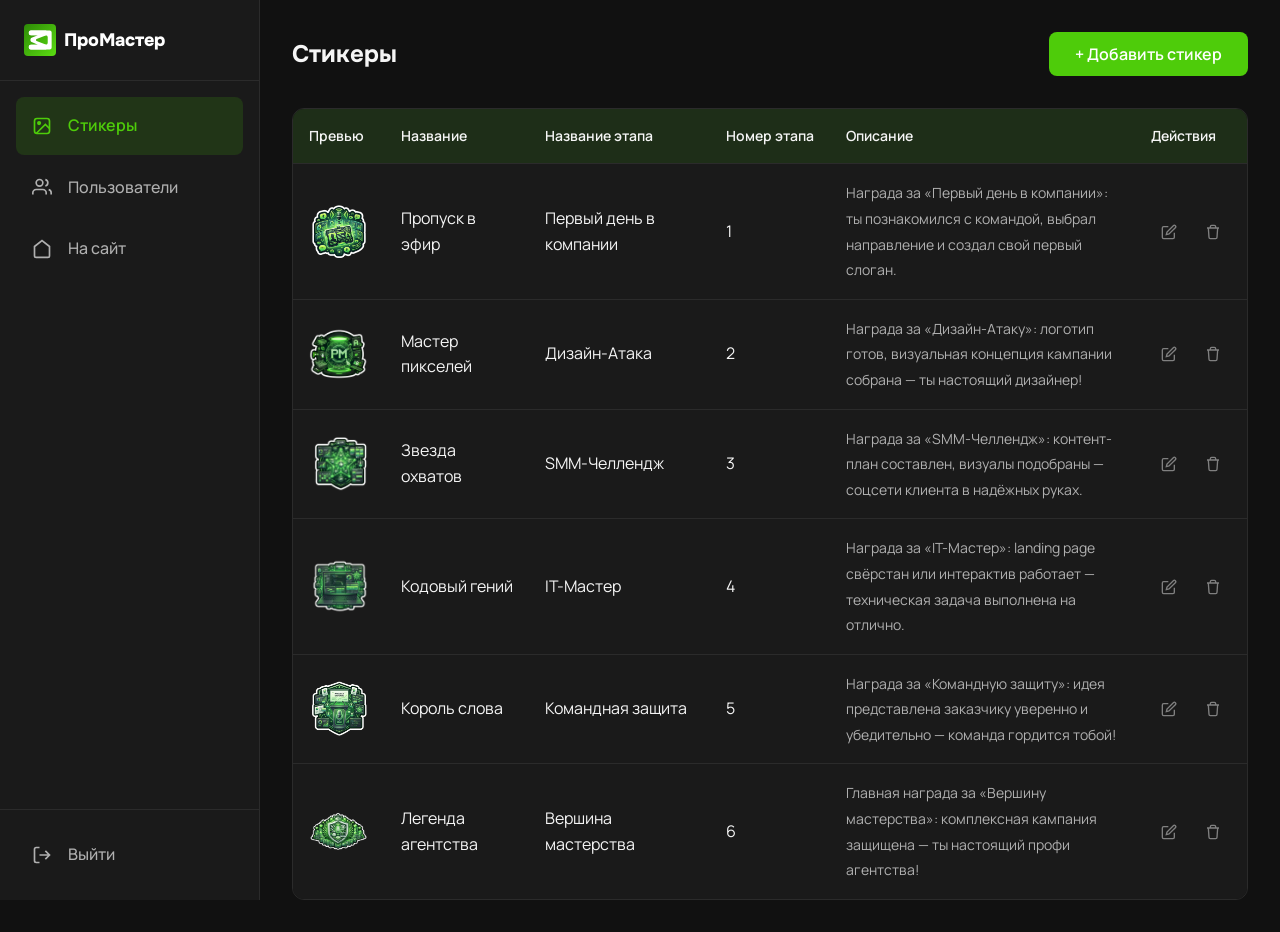
==== commit 515939d4: "fix: верстка" ====
--- a/admin.html
+++ b/admin.html
@@ -9,10 +9,10 @@
 </head>
 <body class="admin-page">
 
-  <div class="admin-overlay"></div>
-
+  <div class="admin-overlay" onclick="toggleSidebar()"></div>
+
+  <!-- начало блока "сайдбар"-->
   <div class="admin-layout">
-    <!-- Sidebar -->
     <aside class="admin-sidebar">
       <div class="admin-sidebar__header">
         <div class="admin-sidebar__logo">
@@ -21,11 +21,11 @@
         </div>
       </div>
       <nav class="admin-sidebar__nav">
-        <a href="#" class="admin-sidebar__link active" data-tab="stickers">
+        <a href="#" id="link-stickers" class="admin-sidebar__link active" onclick="openTab('stickers'); return false;">
           <svg viewBox="0 0 24 24" fill="none" stroke="currentColor" stroke-width="2"><rect x="3" y="3" width="18" height="18" rx="3"/><circle cx="8.5" cy="8.5" r="1.5" fill="currentColor"/><path d="M21 15l-5-5L5 21"/></svg>
           Стикеры
         </a>
-        <a href="#" class="admin-sidebar__link" data-tab="users">
+        <a href="#" id="link-users" class="admin-sidebar__link" onclick="openTab('users'); return false;">
           <svg viewBox="0 0 24 24" fill="none" stroke="currentColor" stroke-width="2"><path d="M17 21v-2a4 4 0 00-4-4H5a4 4 0 00-4 4v2"/><circle cx="9" cy="7" r="4"/><path d="M23 21v-2a4 4 0 00-3-3.87M16 3.13a4 4 0 010 7.75"/></svg>
           Пользователи
         </a>
@@ -41,19 +41,20 @@
         </a>
       </div>
     </aside>
-
-    <!-- Main content -->
+    <!-- конец блока "сайдбар"-->
+
+    <!-- начало блока "контент админки"-->
     <div class="admin-main">
       <div class="admin-topbar">
-        <button class="burger admin-burger" aria-label="Открыть меню"><span></span><span></span><span></span></button>
+        <button class="burger admin-burger" aria-label="Открыть меню" onclick="toggleSidebar()"><span></span><span></span><span></span></button>
         <span class="admin-topbar__title">Админ-панель</span>
       </div>
       <div class="admin-content">
-        <!-- Stickers tab -->
+        <!-- начало блока "вкладка стикеры"-->
         <div class="admin-tab active" id="tab-stickers">
           <div class="admin-page-header">
             <h1 class="admin-page-header__title">Стикеры</h1>
-            <button class="btn btn--admin js-open-modal">+ Добавить стикер</button>
+            <button type="button" class="btn btn--admin" onclick="openStickerAdd()">+ Добавить стикер</button>
           </div>
 
           <div class="table-wrapper">
@@ -64,78 +65,85 @@
                   <th>Название</th>
                   <th>Название этапа</th>
                   <th>Номер этапа</th>
+                  <th>Описание</th>
                   <th>Действия</th>
                 </tr>
               </thead>
               <tbody>
-                <tr>
+                <tr data-name="Пропуск в эфир" data-stage="Первый день в компании" data-round="1" data-desc="Награда за «Первый день в компании»: ты познакомился с командой, выбрал направление и создал свой первый слоган.">
                   <td><span class="data-table__label">Превью</span><span class="data-table__value"><img src="assets/rewards/broadcast-pass.png" alt="" class="admin-sticker-preview" width="64" height="64"></span></td>
                   <td><span class="data-table__label">Название</span><span class="data-table__value">Пропуск в эфир</span></td>
                   <td><span class="data-table__label">Название этапа</span><span class="data-table__value">Первый день в компании</span></td>
                   <td><span class="data-table__label">Номер этапа</span><span class="data-table__value">1</span></td>
-                  <td><span class="data-table__label">Действия</span><span class="data-table__value">
-                    <div class="admin-table-actions">
-                      <button aria-label="Редактировать"><svg width="16" height="16" viewBox="0 0 24 24" fill="none" stroke="currentColor" stroke-width="2"><path d="M11 4H4a2 2 0 00-2 2v14a2 2 0 002 2h14a2 2 0 002-2v-7"/><path d="M18.5 2.5a2.12 2.12 0 013 3L12 15l-4 1 1-4 9.5-9.5z"/></svg></button>
-                      <button class="delete" aria-label="Удалить"><svg width="16" height="16" viewBox="0 0 24 24" fill="none" stroke="currentColor" stroke-width="2"><path d="M3 6h18M8 6V4a2 2 0 012-2h4a2 2 0 012 2v2M19 6l-1 14a2 2 0 01-2 2H8a2 2 0 01-2-2L5 6"/></svg></button>
-                    </div>
-                  </span></td>
-                </tr>
-                <tr>
+                  <td class="data-table__cell--desc"><span class="data-table__label">Описание</span><span class="data-table__value admin-table-desc">Награда за «Первый день в компании»: ты познакомился с командой, выбрал направление и создал свой первый слоган.</span></td>
+                  <td><span class="data-table__label">Действия</span><span class="data-table__value">
+                    <div class="admin-table-actions">
+                      <button type="button" aria-label="Редактировать" onclick="openStickerEdit(this.closest('tr'))"><svg width="16" height="16" viewBox="0 0 24 24" fill="none" stroke="currentColor" stroke-width="2"><path d="M11 4H4a2 2 0 00-2 2v14a2 2 0 002 2h14a2 2 0 002-2v-7"/><path d="M18.5 2.5a2.12 2.12 0 013 3L12 15l-4 1 1-4 9.5-9.5z"/></svg></button>
+                      <button class="delete" aria-label="Удалить"><svg width="16" height="16" viewBox="0 0 24 24" fill="none" stroke="currentColor" stroke-width="2"><path d="M3 6h18M8 6V4a2 2 0 012-2h4a2 2 0 012 2v2M19 6l-1 14a2 2 0 01-2 2H8a2 2 0 01-2-2L5 6"/></svg></button>
+                    </div>
+                  </span></td>
+                </tr>
+                <tr data-name="Мастер пикселей" data-stage="Дизайн-Атака" data-round="2" data-desc="Награда за «Дизайн-Атаку»: логотип готов, визуальная концепция кампании собрана — ты настоящий дизайнер!">
                   <td><span class="data-table__label">Превью</span><span class="data-table__value"><img src="assets/rewards/design-attack.png" alt="" class="admin-sticker-preview" width="64" height="64"></span></td>
                   <td><span class="data-table__label">Название</span><span class="data-table__value">Мастер пикселей</span></td>
                   <td><span class="data-table__label">Название этапа</span><span class="data-table__value">Дизайн-Атака</span></td>
                   <td><span class="data-table__label">Номер этапа</span><span class="data-table__value">2</span></td>
-                  <td><span class="data-table__label">Действия</span><span class="data-table__value">
-                    <div class="admin-table-actions">
-                      <button aria-label="Редактировать"><svg width="16" height="16" viewBox="0 0 24 24" fill="none" stroke="currentColor" stroke-width="2"><path d="M11 4H4a2 2 0 00-2 2v14a2 2 0 002 2h14a2 2 0 002-2v-7"/><path d="M18.5 2.5a2.12 2.12 0 013 3L12 15l-4 1 1-4 9.5-9.5z"/></svg></button>
-                      <button class="delete" aria-label="Удалить"><svg width="16" height="16" viewBox="0 0 24 24" fill="none" stroke="currentColor" stroke-width="2"><path d="M3 6h18M8 6V4a2 2 0 012-2h4a2 2 0 012 2v2M19 6l-1 14a2 2 0 01-2 2H8a2 2 0 01-2-2L5 6"/></svg></button>
-                    </div>
-                  </span></td>
-                </tr>
-                <tr>
+                  <td class="data-table__cell--desc"><span class="data-table__label">Описание</span><span class="data-table__value admin-table-desc">Награда за «Дизайн-Атаку»: логотип готов, визуальная концепция кампании собрана — ты настоящий дизайнер!</span></td>
+                  <td><span class="data-table__label">Действия</span><span class="data-table__value">
+                    <div class="admin-table-actions">
+                      <button type="button" aria-label="Редактировать" onclick="openStickerEdit(this.closest('tr'))"><svg width="16" height="16" viewBox="0 0 24 24" fill="none" stroke="currentColor" stroke-width="2"><path d="M11 4H4a2 2 0 00-2 2v14a2 2 0 002 2h14a2 2 0 002-2v-7"/><path d="M18.5 2.5a2.12 2.12 0 013 3L12 15l-4 1 1-4 9.5-9.5z"/></svg></button>
+                      <button class="delete" aria-label="Удалить"><svg width="16" height="16" viewBox="0 0 24 24" fill="none" stroke="currentColor" stroke-width="2"><path d="M3 6h18M8 6V4a2 2 0 012-2h4a2 2 0 012 2v2M19 6l-1 14a2 2 0 01-2 2H8a2 2 0 01-2-2L5 6"/></svg></button>
+                    </div>
+                  </span></td>
+                </tr>
+                <tr data-name="Звезда охватов" data-stage="SMM-Челлендж" data-round="3" data-desc="Награда за «SMM-Челлендж»: контент-план составлен, визуалы подобраны — соцсети клиента в надёжных руках.">
                   <td><span class="data-table__label">Превью</span><span class="data-table__value"><img src="assets/rewards/smm-challenge.png" alt="" class="admin-sticker-preview" width="64" height="64"></span></td>
                   <td><span class="data-table__label">Название</span><span class="data-table__value">Звезда охватов</span></td>
                   <td><span class="data-table__label">Название этапа</span><span class="data-table__value">SMM-Челлендж</span></td>
                   <td><span class="data-table__label">Номер этапа</span><span class="data-table__value">3</span></td>
-                  <td><span class="data-table__label">Действия</span><span class="data-table__value">
-                    <div class="admin-table-actions">
-                      <button aria-label="Редактировать"><svg width="16" height="16" viewBox="0 0 24 24" fill="none" stroke="currentColor" stroke-width="2"><path d="M11 4H4a2 2 0 00-2 2v14a2 2 0 002 2h14a2 2 0 002-2v-7"/><path d="M18.5 2.5a2.12 2.12 0 013 3L12 15l-4 1 1-4 9.5-9.5z"/></svg></button>
-                      <button class="delete" aria-label="Удалить"><svg width="16" height="16" viewBox="0 0 24 24" fill="none" stroke="currentColor" stroke-width="2"><path d="M3 6h18M8 6V4a2 2 0 012-2h4a2 2 0 012 2v2M19 6l-1 14a2 2 0 01-2 2H8a2 2 0 01-2-2L5 6"/></svg></button>
-                    </div>
-                  </span></td>
-                </tr>
-                <tr>
+                  <td class="data-table__cell--desc"><span class="data-table__label">Описание</span><span class="data-table__value admin-table-desc">Награда за «SMM-Челлендж»: контент-план составлен, визуалы подобраны — соцсети клиента в надёжных руках.</span></td>
+                  <td><span class="data-table__label">Действия</span><span class="data-table__value">
+                    <div class="admin-table-actions">
+                      <button type="button" aria-label="Редактировать" onclick="openStickerEdit(this.closest('tr'))"><svg width="16" height="16" viewBox="0 0 24 24" fill="none" stroke="currentColor" stroke-width="2"><path d="M11 4H4a2 2 0 00-2 2v14a2 2 0 002 2h14a2 2 0 002-2v-7"/><path d="M18.5 2.5a2.12 2.12 0 013 3L12 15l-4 1 1-4 9.5-9.5z"/></svg></button>
+                      <button class="delete" aria-label="Удалить"><svg width="16" height="16" viewBox="0 0 24 24" fill="none" stroke="currentColor" stroke-width="2"><path d="M3 6h18M8 6V4a2 2 0 012-2h4a2 2 0 012 2v2M19 6l-1 14a2 2 0 01-2 2H8a2 2 0 01-2-2L5 6"/></svg></button>
+                    </div>
+                  </span></td>
+                </tr>
+                <tr data-name="Кодовый гений" data-stage="IT-Мастер" data-round="4" data-desc="Награда за «IT-Мастер»: landing page свёрстан или интерактив работает — техническая задача выполнена на отлично.">
                   <td><span class="data-table__label">Превью</span><span class="data-table__value"><img src="assets/rewards/it-master.png" alt="" class="admin-sticker-preview" width="64" height="64"></span></td>
                   <td><span class="data-table__label">Название</span><span class="data-table__value">Кодовый гений</span></td>
                   <td><span class="data-table__label">Название этапа</span><span class="data-table__value">IT-Мастер</span></td>
                   <td><span class="data-table__label">Номер этапа</span><span class="data-table__value">4</span></td>
-                  <td><span class="data-table__label">Действия</span><span class="data-table__value">
-                    <div class="admin-table-actions">
-                      <button aria-label="Редактировать"><svg width="16" height="16" viewBox="0 0 24 24" fill="none" stroke="currentColor" stroke-width="2"><path d="M11 4H4a2 2 0 00-2 2v14a2 2 0 002 2h14a2 2 0 002-2v-7"/><path d="M18.5 2.5a2.12 2.12 0 013 3L12 15l-4 1 1-4 9.5-9.5z"/></svg></button>
-                      <button class="delete" aria-label="Удалить"><svg width="16" height="16" viewBox="0 0 24 24" fill="none" stroke="currentColor" stroke-width="2"><path d="M3 6h18M8 6V4a2 2 0 012-2h4a2 2 0 012 2v2M19 6l-1 14a2 2 0 01-2 2H8a2 2 0 01-2-2L5 6"/></svg></button>
-                    </div>
-                  </span></td>
-                </tr>
-                <tr>
+                  <td class="data-table__cell--desc"><span class="data-table__label">Описание</span><span class="data-table__value admin-table-desc">Награда за «IT-Мастер»: landing page свёрстан или интерактив работает — техническая задача выполнена на отлично.</span></td>
+                  <td><span class="data-table__label">Действия</span><span class="data-table__value">
+                    <div class="admin-table-actions">
+                      <button type="button" aria-label="Редактировать" onclick="openStickerEdit(this.closest('tr'))"><svg width="16" height="16" viewBox="0 0 24 24" fill="none" stroke="currentColor" stroke-width="2"><path d="M11 4H4a2 2 0 00-2 2v14a2 2 0 002 2h14a2 2 0 002-2v-7"/><path d="M18.5 2.5a2.12 2.12 0 013 3L12 15l-4 1 1-4 9.5-9.5z"/></svg></button>
+                      <button class="delete" aria-label="Удалить"><svg width="16" height="16" viewBox="0 0 24 24" fill="none" stroke="currentColor" stroke-width="2"><path d="M3 6h18M8 6V4a2 2 0 012-2h4a2 2 0 012 2v2M19 6l-1 14a2 2 0 01-2 2H8a2 2 0 01-2-2L5 6"/></svg></button>
+                    </div>
+                  </span></td>
+                </tr>
+                <tr data-name="Король слова" data-stage="Командная защита" data-round="5" data-desc="Награда за «Командную защиту»: идея представлена заказчику уверенно и убедительно — команда гордится тобой!">
                   <td><span class="data-table__label">Превью</span><span class="data-table__value"><img src="assets/rewards/team-defanse.png" alt="" class="admin-sticker-preview" width="64" height="64"></span></td>
                   <td><span class="data-table__label">Название</span><span class="data-table__value">Король слова</span></td>
                   <td><span class="data-table__label">Название этапа</span><span class="data-table__value">Командная защита</span></td>
                   <td><span class="data-table__label">Номер этапа</span><span class="data-table__value">5</span></td>
-                  <td><span class="data-table__label">Действия</span><span class="data-table__value">
-                    <div class="admin-table-actions">
-                      <button aria-label="Редактировать"><svg width="16" height="16" viewBox="0 0 24 24" fill="none" stroke="currentColor" stroke-width="2"><path d="M11 4H4a2 2 0 00-2 2v14a2 2 0 002 2h14a2 2 0 002-2v-7"/><path d="M18.5 2.5a2.12 2.12 0 013 3L12 15l-4 1 1-4 9.5-9.5z"/></svg></button>
-                      <button class="delete" aria-label="Удалить"><svg width="16" height="16" viewBox="0 0 24 24" fill="none" stroke="currentColor" stroke-width="2"><path d="M3 6h18M8 6V4a2 2 0 012-2h4a2 2 0 012 2v2M19 6l-1 14a2 2 0 01-2 2H8a2 2 0 01-2-2L5 6"/></svg></button>
-                    </div>
-                  </span></td>
-                </tr>
-                <tr>
+                  <td class="data-table__cell--desc"><span class="data-table__label">Описание</span><span class="data-table__value admin-table-desc">Награда за «Командную защиту»: идея представлена заказчику уверенно и убедительно — команда гордится тобой!</span></td>
+                  <td><span class="data-table__label">Действия</span><span class="data-table__value">
+                    <div class="admin-table-actions">
+                      <button type="button" aria-label="Редактировать" onclick="openStickerEdit(this.closest('tr'))"><svg width="16" height="16" viewBox="0 0 24 24" fill="none" stroke="currentColor" stroke-width="2"><path d="M11 4H4a2 2 0 00-2 2v14a2 2 0 002 2h14a2 2 0 002-2v-7"/><path d="M18.5 2.5a2.12 2.12 0 013 3L12 15l-4 1 1-4 9.5-9.5z"/></svg></button>
+                      <button class="delete" aria-label="Удалить"><svg width="16" height="16" viewBox="0 0 24 24" fill="none" stroke="currentColor" stroke-width="2"><path d="M3 6h18M8 6V4a2 2 0 012-2h4a2 2 0 012 2v2M19 6l-1 14a2 2 0 01-2 2H8a2 2 0 01-2-2L5 6"/></svg></button>
+                    </div>
+                  </span></td>
+                </tr>
+                <tr data-name="Легенда агентства" data-stage="Вершина мастерства" data-round="6" data-desc="Главная награда за «Вершину мастерства»: комплексная кампания защищена — ты настоящий профи агентства!">
                   <td><span class="data-table__label">Превью</span><span class="data-table__value"><img src="assets/rewards/pinnacle-master.png" alt="" class="admin-sticker-preview" width="64" height="64"></span></td>
                   <td><span class="data-table__label">Название</span><span class="data-table__value">Легенда агентства</span></td>
                   <td><span class="data-table__label">Название этапа</span><span class="data-table__value">Вершина мастерства</span></td>
                   <td><span class="data-table__label">Номер этапа</span><span class="data-table__value">6</span></td>
-                  <td><span class="data-table__label">Действия</span><span class="data-table__value">
-                    <div class="admin-table-actions">
-                      <button aria-label="Редактировать"><svg width="16" height="16" viewBox="0 0 24 24" fill="none" stroke="currentColor" stroke-width="2"><path d="M11 4H4a2 2 0 00-2 2v14a2 2 0 002 2h14a2 2 0 002-2v-7"/><path d="M18.5 2.5a2.12 2.12 0 013 3L12 15l-4 1 1-4 9.5-9.5z"/></svg></button>
+                  <td class="data-table__cell--desc"><span class="data-table__label">Описание</span><span class="data-table__value admin-table-desc">Главная награда за «Вершину мастерства»: комплексная кампания защищена — ты настоящий профи агентства!</span></td>
+                  <td><span class="data-table__label">Действия</span><span class="data-table__value">
+                    <div class="admin-table-actions">
+                      <button type="button" aria-label="Редактировать" onclick="openStickerEdit(this.closest('tr'))"><svg width="16" height="16" viewBox="0 0 24 24" fill="none" stroke="currentColor" stroke-width="2"><path d="M11 4H4a2 2 0 00-2 2v14a2 2 0 002 2h14a2 2 0 002-2v-7"/><path d="M18.5 2.5a2.12 2.12 0 013 3L12 15l-4 1 1-4 9.5-9.5z"/></svg></button>
                       <button class="delete" aria-label="Удалить"><svg width="16" height="16" viewBox="0 0 24 24" fill="none" stroke="currentColor" stroke-width="2"><path d="M3 6h18M8 6V4a2 2 0 012-2h4a2 2 0 012 2v2M19 6l-1 14a2 2 0 01-2 2H8a2 2 0 01-2-2L5 6"/></svg></button>
                     </div>
                   </span></td>
@@ -144,8 +152,9 @@
             </table>
           </div>
         </div>
-
-        <!-- Users tab -->
+        <!-- конец блока "вкладка стикеры"-->
+
+        <!-- начало блока "вкладка пользователи"-->
         <div class="admin-tab" id="tab-users">
           <div class="admin-page-header">
             <h1 class="admin-page-header__title">Пользователи</h1>
@@ -190,18 +199,20 @@
             </table>
           </div>
         </div>
+        <!-- конец блока "вкладка пользователи"-->
       </div>
     </div>
+    <!-- конец блока "контент админки"-->
   </div>
 
-  <!-- Modal: Add sticker -->
-  <div class="modal-overlay">
-    <div class="modal" role="dialog" aria-labelledby="modal-title">
-      <button class="modal__close js-close-modal" aria-label="Закрыть">
+  <!-- начало блока "модальное окно добавления"-->
+  <div class="modal-overlay" id="modal-sticker" onclick="if (event.target === this) closeModals()">
+    <div class="modal" role="dialog" aria-labelledby="modal-sticker-title">
+      <button type="button" class="modal__close" aria-label="Закрыть" onclick="closeModals()">
         <svg width="20" height="20" viewBox="0 0 24 24" fill="none" stroke="currentColor" stroke-width="2"><path d="M18 6L6 18M6 6l12 12"/></svg>
       </button>
-      <h2 class="modal__title" id="modal-title">Добавить стикер</h2>
-      <form>
+      <h2 class="modal__title" id="modal-sticker-title">Добавить стикер</h2>
+      <form id="sticker-add-form">
         <div class="form-group">
           <label class="form-label" for="sticker-name">Название</label>
           <input class="form-input" type="text" id="sticker-name" placeholder="Имя персонажа" required>
@@ -213,6 +224,10 @@
         <div class="form-group">
           <label class="form-label" for="sticker-round">Номер этапа</label>
           <input class="form-input" type="number" id="sticker-round" min="1" max="6" placeholder="1–6" required>
+        </div>
+        <div class="form-group">
+          <label class="form-label" for="sticker-desc">Описание стикера</label>
+          <textarea class="form-textarea" id="sticker-desc" rows="4" placeholder="Краткое описание награды за прохождение этапа" required></textarea>
         </div>
         <div class="form-group">
           <label class="form-label">Изображение стикера</label>
@@ -226,7 +241,46 @@
       </form>
     </div>
   </div>
-
-  <script src="js/admin.js"></script>
+  <!-- конец блока "модальное окно добавления"-->
+
+  <!-- начало блока "модальное окно редактирования"-->
+  <div class="modal-overlay" id="modal-sticker-edit" onclick="if (event.target === this) closeModals()">
+    <div class="modal" role="dialog" aria-labelledby="modal-sticker-edit-title">
+      <button type="button" class="modal__close" aria-label="Закрыть" onclick="closeModals()">
+        <svg width="20" height="20" viewBox="0 0 24 24" fill="none" stroke="currentColor" stroke-width="2"><path d="M18 6L6 18M6 6l12 12"/></svg>
+      </button>
+      <h2 class="modal__title" id="modal-sticker-edit-title">Редактировать стикер</h2>
+      <form id="sticker-edit-form">
+        <div class="form-group">
+          <label class="form-label" for="edit-sticker-name">Название</label>
+          <input class="form-input" type="text" id="edit-sticker-name" placeholder="Имя персонажа" required>
+        </div>
+        <div class="form-group">
+          <label class="form-label" for="edit-sticker-stage">Название этапа</label>
+          <input class="form-input" type="text" id="edit-sticker-stage" placeholder="Например: Дизайн-Атака" required>
+        </div>
+        <div class="form-group">
+          <label class="form-label" for="edit-sticker-round">Номер этапа</label>
+          <input class="form-input" type="number" id="edit-sticker-round" min="1" max="6" placeholder="1–6" required>
+        </div>
+        <div class="form-group">
+          <label class="form-label" for="edit-sticker-desc">Описание стикера</label>
+          <textarea class="form-textarea" id="edit-sticker-desc" rows="4" placeholder="Краткое описание награды за прохождение этапа" required></textarea>
+        </div>
+        <div class="form-group">
+          <label class="form-label">Изображение стикера</label>
+          <label class="file-upload">
+            <input type="file" accept="image/*" hidden>
+            <svg class="file-upload__icon" viewBox="0 0 48 48" fill="none" stroke="currentColor" stroke-width="2"><path d="M24 32V16M16 24l8-8 8 8"/><rect x="6" y="6" width="36" height="36" rx="8"/></svg>
+            <span class="file-upload__text">Перетащите файл или нажмите для загрузки</span>
+          </label>
+        </div>
+        <button type="button" class="btn btn--admin" style="width:100%">Сохранить</button>
+      </form>
+    </div>
+  </div>
+  <!-- конец блока "модальное окно редактирования"-->
+
+  <script src="js/main.js"></script>
 </body>
 </html>
--- a/css/style.css
+++ b/css/style.css
@@ -1,8 +1,7 @@
 ﻿@import url('https://fonts.googleapis.com/css2?family=Manrope:wght@400;500;600&family=Onest:wght@600;700;800&display=swap');
 
-/* ===== variables.css ===== */
+/* Переменные */
 :root {
-  /* Brand — inspired by pro.firpo.ru */
   --color-primary: #4ECC0A;
   --color-primary-dark: #38A808;
   --color-primary-darker: #2D8A06;
@@ -14,7 +13,6 @@
   --color-dark-soft: #2B2B2B;
   --color-dark-muted: #3D3D3D;
 
-  /* Legacy aliases */
   --color-green: #4ECC0A;
   --color-accent: #2D8A06;
   --color-accent-hover: #1F6B04;
@@ -22,7 +20,6 @@
 
   --color-admin-green: #4ECC0A;
 
-  /* Theme */
   --bg-body: #111111;
   --bg-card: #1A1A1A;
   --bg-hero: linear-gradient(135deg, #111111 0%, #1A1A1A 50%, #142810 100%);
@@ -41,7 +38,6 @@
   --header-bg: #1A1A1A;
   --overlay: rgba(26, 26, 26, 0.55);
 
-  /* Spacing (8px grid) */
   --space-1: 8px;
   --space-2: 16px;
   --space-3: 24px;
@@ -52,13 +48,11 @@
   --space-10: 80px;
   --section-gap: 120px;
 
-  /* Border radius */
   --radius-sm: 8px;
   --radius-md: 12px;
   --radius-lg: 16px;
   --radius-full: 9999px;
 
-  /* Typography */
   --font-family-body: 'Manrope', system-ui, -apple-system, sans-serif;
   --font-family-heading: 'Onest', 'Manrope', system-ui, sans-serif;
   --font-family: var(--font-family-body);
@@ -72,16 +66,15 @@
   --font-size-4xl: 2.5rem;
   --font-size-5xl: 3rem;
 
-  /* Transitions */
   --transition: all 0.3s ease;
 
-  /* Layout */
   --container-max: 1440px;
   --header-height: 72px;
   --sidebar-width: 260px;
-}
-
-/* ===== base.css ===== */
+  --modal-max-height: min(640px, calc(100dvh - var(--space-4) * 2));
+}
+
+/* Базовые стили */
 
 *,
 *::before,
@@ -106,6 +99,10 @@
   transition: background-color 0.3s ease, color 0.3s ease;
   overflow-x: hidden;
   min-height: 100vh;
+}
+
+body.scroll-lock {
+  overflow: hidden;
 }
 
 img,
@@ -261,7 +258,6 @@
 .animate-delay-3 { animation-delay: 0.45s; opacity: 0; }
 .animate-delay-4 { animation-delay: 0.6s; opacity: 0; }
 
-/* Section header centering helper */
 .section__header--center {
   display: flex;
   flex-direction: column;
@@ -269,7 +265,6 @@
   text-align: center;
 }
 
-/* Eyebrow label вЂ” reused across sections for rhythm */
 .eyebrow {
   display: inline-flex;
   align-items: center;
@@ -293,12 +288,10 @@
   box-shadow: 0 0 0 4px color-mix(in srgb, var(--color-primary) 18%, transparent);
 }
 
-/* Brand accent text */
 .text-accent {
   color: var(--color-primary-dark);
 }
 
-/* Scroll reveal */
 [data-reveal] {
   opacity: 0;
   transform: translateY(22px);
@@ -329,8 +322,9 @@
   }
 }
 
-/* ===== components.css ===== */
-/* Buttons */
+/* Компоненты */
+
+/* Кнопки */
 .btn {
   display: inline-flex;
   align-items: center;
@@ -421,7 +415,6 @@
   border-radius: var(--radius-md);
 }
 
-/* Arrow micro-interaction */
 .btn__arrow {
   transition: transform 0.3s cubic-bezier(0.22, 1, 0.36, 1);
 }
@@ -430,7 +423,6 @@
   transform: translateX(4px);
 }
 
-/* Primary CTA: lift + brand glow + light sweep */
 .btn--primary.btn--lg {
   position: relative;
   overflow: hidden;
@@ -478,7 +470,7 @@
   color: var(--text-on-primary);
 }
 
-/* Cards */
+/* Карточки */
 .card {
   background-color: var(--bg-card);
   border-radius: var(--radius-md);
@@ -493,7 +485,7 @@
   box-shadow: var(--shadow-md);
 }
 
-/* Form elements */
+/* Формы */
 .form-group {
   margin-bottom: var(--space-2);
 }
@@ -532,7 +524,30 @@
   color: var(--text-muted);
 }
 
-/* Badge */
+.form-textarea {
+  width: 100%;
+  padding: var(--space-1) var(--space-2);
+  min-height: 112px;
+  border: 2px solid var(--border-color);
+  border-radius: var(--radius-sm);
+  background-color: var(--bg-card);
+  color: var(--text-primary);
+  transition: var(--transition);
+  resize: none;
+  line-height: 1.5;
+}
+
+.form-textarea:focus {
+  outline: none;
+  border-color: var(--color-primary);
+  box-shadow: 0 0 0 3px rgba(78, 204, 10, 0.15);
+}
+
+.form-textarea::placeholder {
+  color: var(--text-muted);
+}
+
+/* Бейджи */
 .badge {
   display: inline-flex;
   align-items: center;
@@ -563,7 +578,7 @@
   color: var(--color-admin-green);
 }
 
-/* Modal */
+/* Модальное окно */
 .modal-overlay {
   position: fixed;
   inset: 0;
@@ -573,14 +588,17 @@
   align-items: center;
   justify-content: center;
   padding: var(--space-2);
+  overflow-y: auto;
   opacity: 0;
   visibility: hidden;
+  pointer-events: none;
   transition: var(--transition);
 }
 
 .modal-overlay.active {
   opacity: 1;
   visibility: visible;
+  pointer-events: auto;
 }
 
 .modal {
@@ -589,10 +607,39 @@
   padding: var(--space-4);
   width: 100%;
   max-width: 480px;
+  max-height: var(--modal-max-height);
+  overflow-x: hidden;
+  overflow-y: auto;
+  overscroll-behavior: contain;
+  -webkit-overflow-scrolling: touch;
+  flex-shrink: 0;
+  margin: auto;
   box-shadow: var(--shadow-lg);
   transform: translateY(16px);
   transition: var(--transition);
   position: relative;
+  scrollbar-width: thin;
+  scrollbar-color: var(--color-primary) var(--color-dark-soft);
+}
+
+.modal::-webkit-scrollbar {
+  width: 8px;
+}
+
+.modal::-webkit-scrollbar-track {
+  margin: var(--space-1) 0;
+  background-color: var(--color-dark-soft);
+  border-radius: var(--radius-full);
+}
+
+.modal::-webkit-scrollbar-thumb {
+  background-color: var(--color-primary);
+  border-radius: var(--radius-full);
+  border: 2px solid var(--bg-card);
+}
+
+.modal::-webkit-scrollbar-thumb:hover {
+  background-color: var(--color-primary-dark);
 }
 
 .modal-overlay.active .modal {
@@ -623,7 +670,7 @@
   padding-right: var(--space-5);
 }
 
-/* File upload zone */
+/* Загрузка файлов */
 .file-upload {
   border: 2px dashed var(--border-color);
   border-radius: var(--radius-md);
@@ -655,7 +702,7 @@
   color: var(--text-secondary);
 }
 
-/* Table */
+/* Таблицы */
 .table-wrapper {
   overflow-x: auto;
   border-radius: var(--radius-md);
@@ -695,7 +742,7 @@
   display: none;
 }
 
-@media (max-width: 767px) {
+@media (max-width: 1023px) {
   .data-table--responsive thead {
     display: none;
   }
@@ -754,9 +801,34 @@
   .data-table__value {
     text-align: right;
   }
-}
-
-/* Burger */
+
+  .data-table--responsive tbody td.data-table__cell--desc {
+    flex-direction: column;
+    align-items: flex-start;
+    gap: 6px;
+  }
+
+  .data-table--responsive tbody td.data-table__cell--desc .data-table__value,
+  .data-table--responsive tbody td.data-table__cell--desc .admin-table-desc {
+    width: 100%;
+    max-width: none;
+    text-align: left;
+    line-height: 1.5;
+  }
+}
+
+@media (min-width: 1024px) {
+  .data-table--responsive .data-table__cell--desc {
+    min-width: 240px;
+    width: 32%;
+  }
+
+  .admin-table-desc {
+    max-width: none;
+  }
+}
+
+/* Бургер */
 .burger {
   display: none;
   flex-direction: column;
@@ -796,7 +868,7 @@
   }
 }
 
-/* Footer */
+/* Подвал */
 .footer {
   padding: var(--space-8) 0 var(--space-4);
   background-color: var(--bg-dark-section);
@@ -907,8 +979,7 @@
   margin-top: 6px;
 }
 
-/* ===== header.css ===== */
-/* Unified site header */
+/* Шапка */
 .header {
   position: fixed;
   top: 0;
@@ -1128,10 +1199,8 @@
   }
 }
 
-/* ===== landing.css ===== */
-/* Landing вЂ” minimal product style */
-
-/* Softer hero animations */
+/* Главная */
+
 .hero .animate-fade-in-up {
   animation: landingFadeIn 0.55s ease forwards;
 }
@@ -1152,7 +1221,7 @@
   }
 }
 
-/* Hero */
+/* Главный экран */
 .hero {
   position: relative;
   overflow: hidden;
@@ -1169,7 +1238,6 @@
   }
 }
 
-/* Layered depth background */
 .hero__bg {
   position: absolute;
   inset: 0;
@@ -1355,7 +1423,6 @@
   }
 }
 
-/* Trust row */
 .hero__trust {
   display: flex;
   align-items: center;
@@ -1408,7 +1475,6 @@
   font-weight: 700;
 }
 
-/* Hero visual — sticker showcase */
 .hero__visual {
   position: relative;
   width: 100%;
@@ -1613,7 +1679,7 @@
   }
 }
 
-/* About */
+/* О проекте */
 .about {
   background-color: var(--bg-card);
   border-bottom: 1px solid var(--border-color);
@@ -1705,7 +1771,7 @@
   color: #B0B0B0;
 }
 
-/* Stages */
+/* Этапы */
 #stages {
   background-color: var(--bg-body);
 }
@@ -1746,7 +1812,6 @@
   overflow: hidden;
 }
 
-/* glow that grows from the number on hover */
 .stage-card::before {
   content: '';
   position: absolute;
@@ -1822,14 +1887,13 @@
   letter-spacing: 0.01em;
 }
 
-/* Final stage gets a premium accent */
 .stage-card--final {
   border-color: color-mix(in srgb, var(--color-primary) 35%, transparent);
   background:
     linear-gradient(180deg, var(--color-primary-light) 0%, var(--bg-card) 45%);
 }
 
-/* Awards slider */
+/* Награды */
 .awards {
   background-color: var(--bg-card);
 }
@@ -2138,8 +2202,7 @@
   line-height: 1.7;
 }
 
-/* ===== profile.css ===== */
-/* Profile вЂ” minimal, aligned with landing */
+/* Профиль */
 
 .profile-main {
   background-color: #111111;
@@ -2161,7 +2224,6 @@
   margin-bottom: var(--space-5);
 }
 
-/* Profile card */
 .profile-section--info .profile-section__title {
   margin-bottom: var(--space-5);
 }
@@ -2180,7 +2242,6 @@
   animation: profileRise 0.7s cubic-bezier(0.22, 1, 0.36, 1) both;
 }
 
-/* soft brand glow tucked behind the avatar */
 .profile-card::before {
   content: '';
   position: absolute;
@@ -2284,7 +2345,6 @@
   animation: profileFill 1.3s cubic-bezier(0.22, 1, 0.36, 1) 0.25s both;
 }
 
-/* travelling shine on the fill */
 .profile-card__progress-fill::after {
   content: '';
   position: absolute;
@@ -2440,7 +2500,6 @@
   border: 1px solid var(--border-dark);
   border-radius: var(--radius-lg);
   transition: border-color 0.3s ease, box-shadow 0.3s ease;
-  /* backwards: shows the start frame during the stagger delay */
   animation: profileRise 0.6s cubic-bezier(0.22, 1, 0.36, 1) backwards;
   animation-delay: calc(var(--i, 0) * 65ms);
 }
@@ -2572,7 +2631,7 @@
   display: none;
 }
 
-/* ===== auth.css ===== */
+/* Авторизация */
 .auth-page {
   min-height: calc(100vh - var(--header-height));
   display: flex;
@@ -2746,7 +2805,7 @@
   accent-color: var(--color-primary);
 }
 
-/* ===== admin.css ===== */
+/* Админ-панель */
 .admin-layout {
   display: flex;
   min-height: 100vh;
@@ -2957,3 +3016,9 @@
   object-fit: contain;
 }
 
+.admin-table-desc {
+  max-width: 320px;
+  font-size: var(--font-size-sm);
+  color: var(--text-secondary);
+  line-height: 1.45;
+}
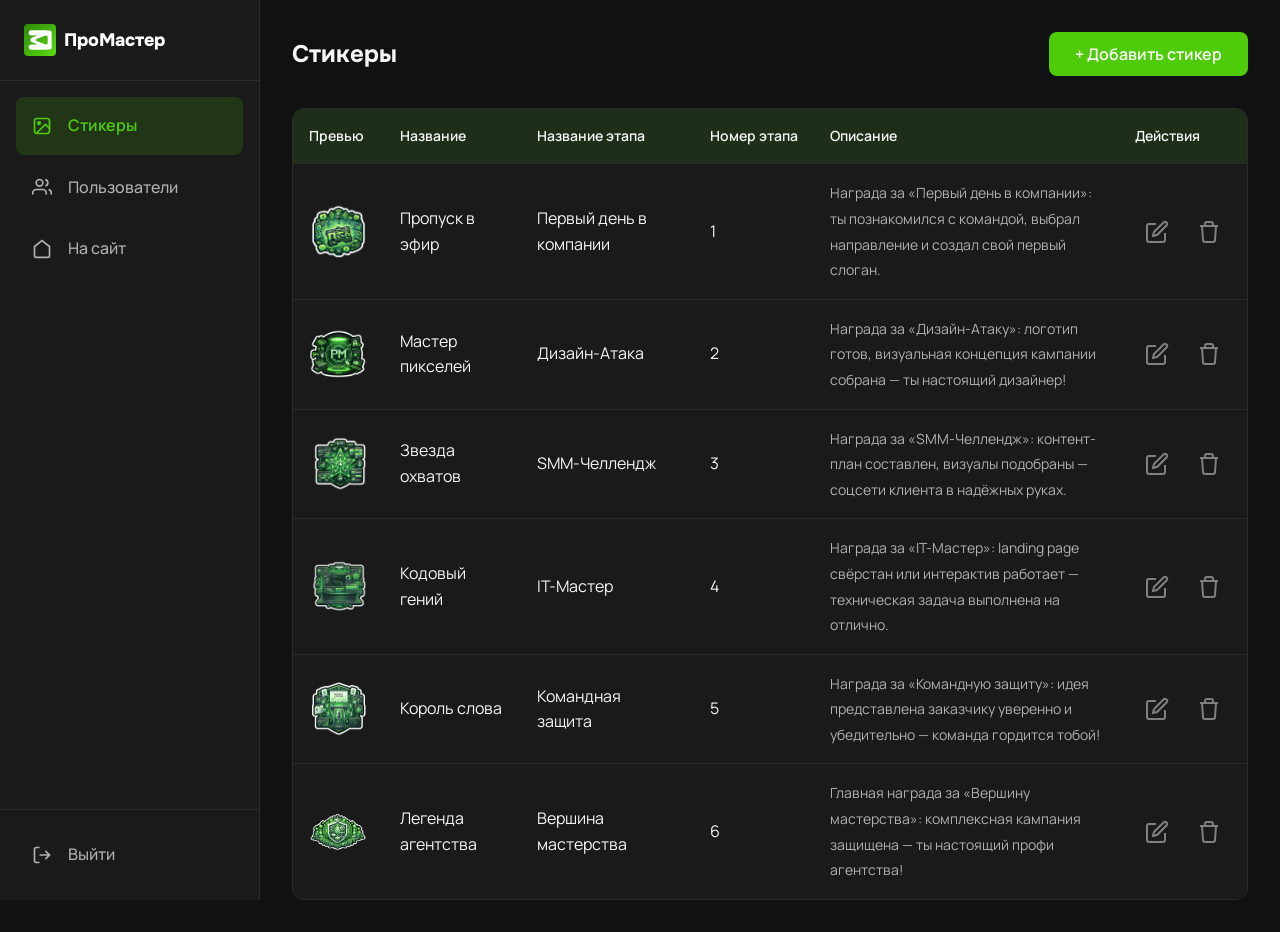
==== commit 67cfcf55: "fix: верстка" ====
--- a/admin.html
+++ b/admin.html
@@ -5,7 +5,7 @@
   <meta name="viewport" content="width=device-width, initial-scale=1.0">
   <link rel="icon" href="assets/images/favicon.svg" type="image/svg+xml">
   <title>Админ-панель — ПроМастер</title>
-  <link rel="stylesheet" href="css/style.css">
+  <link rel="stylesheet" href="assets/css/style.css">
 </head>
 <body class="admin-page">
 
@@ -78,8 +78,8 @@
                   <td class="data-table__cell--desc"><span class="data-table__label">Описание</span><span class="data-table__value admin-table-desc">Награда за «Первый день в компании»: ты познакомился с командой, выбрал направление и создал свой первый слоган.</span></td>
                   <td><span class="data-table__label">Действия</span><span class="data-table__value">
                     <div class="admin-table-actions">
-                      <button type="button" aria-label="Редактировать" onclick="openStickerEdit(this.closest('tr'))"><svg width="16" height="16" viewBox="0 0 24 24" fill="none" stroke="currentColor" stroke-width="2"><path d="M11 4H4a2 2 0 00-2 2v14a2 2 0 002 2h14a2 2 0 002-2v-7"/><path d="M18.5 2.5a2.12 2.12 0 013 3L12 15l-4 1 1-4 9.5-9.5z"/></svg></button>
-                      <button class="delete" aria-label="Удалить"><svg width="16" height="16" viewBox="0 0 24 24" fill="none" stroke="currentColor" stroke-width="2"><path d="M3 6h18M8 6V4a2 2 0 012-2h4a2 2 0 012 2v2M19 6l-1 14a2 2 0 01-2 2H8a2 2 0 01-2-2L5 6"/></svg></button>
+                      <button type="button" aria-label="Редактировать" onclick="openStickerEdit(this.closest('tr'))"><svg width="24" height="24" viewBox="0 0 24 24" fill="none" stroke="currentColor" stroke-width="2"><path d="M11 4H4a2 2 0 00-2 2v14a2 2 0 002 2h14a2 2 0 002-2v-7"/><path d="M18.5 2.5a2.12 2.12 0 013 3L12 15l-4 1 1-4 9.5-9.5z"/></svg></button>
+                      <button class="delete" aria-label="Удалить"><svg width="24" height="24" viewBox="0 0 24 24" fill="none" stroke="currentColor" stroke-width="2"><path d="M3 6h18M8 6V4a2 2 0 012-2h4a2 2 0 012 2v2M19 6l-1 14a2 2 0 01-2 2H8a2 2 0 01-2-2L5 6"/></svg></button>
                     </div>
                   </span></td>
                 </tr>
@@ -91,8 +91,8 @@
                   <td class="data-table__cell--desc"><span class="data-table__label">Описание</span><span class="data-table__value admin-table-desc">Награда за «Дизайн-Атаку»: логотип готов, визуальная концепция кампании собрана — ты настоящий дизайнер!</span></td>
                   <td><span class="data-table__label">Действия</span><span class="data-table__value">
                     <div class="admin-table-actions">
-                      <button type="button" aria-label="Редактировать" onclick="openStickerEdit(this.closest('tr'))"><svg width="16" height="16" viewBox="0 0 24 24" fill="none" stroke="currentColor" stroke-width="2"><path d="M11 4H4a2 2 0 00-2 2v14a2 2 0 002 2h14a2 2 0 002-2v-7"/><path d="M18.5 2.5a2.12 2.12 0 013 3L12 15l-4 1 1-4 9.5-9.5z"/></svg></button>
-                      <button class="delete" aria-label="Удалить"><svg width="16" height="16" viewBox="0 0 24 24" fill="none" stroke="currentColor" stroke-width="2"><path d="M3 6h18M8 6V4a2 2 0 012-2h4a2 2 0 012 2v2M19 6l-1 14a2 2 0 01-2 2H8a2 2 0 01-2-2L5 6"/></svg></button>
+                      <button type="button" aria-label="Редактировать" onclick="openStickerEdit(this.closest('tr'))"><svg width="24" height="24" viewBox="0 0 24 24" fill="none" stroke="currentColor" stroke-width="2"><path d="M11 4H4a2 2 0 00-2 2v14a2 2 0 002 2h14a2 2 0 002-2v-7"/><path d="M18.5 2.5a2.12 2.12 0 013 3L12 15l-4 1 1-4 9.5-9.5z"/></svg></button>
+                      <button class="delete" aria-label="Удалить"><svg width="24" height="24" viewBox="0 0 24 24" fill="none" stroke="currentColor" stroke-width="2"><path d="M3 6h18M8 6V4a2 2 0 012-2h4a2 2 0 012 2v2M19 6l-1 14a2 2 0 01-2 2H8a2 2 0 01-2-2L5 6"/></svg></button>
                     </div>
                   </span></td>
                 </tr>
@@ -104,8 +104,8 @@
                   <td class="data-table__cell--desc"><span class="data-table__label">Описание</span><span class="data-table__value admin-table-desc">Награда за «SMM-Челлендж»: контент-план составлен, визуалы подобраны — соцсети клиента в надёжных руках.</span></td>
                   <td><span class="data-table__label">Действия</span><span class="data-table__value">
                     <div class="admin-table-actions">
-                      <button type="button" aria-label="Редактировать" onclick="openStickerEdit(this.closest('tr'))"><svg width="16" height="16" viewBox="0 0 24 24" fill="none" stroke="currentColor" stroke-width="2"><path d="M11 4H4a2 2 0 00-2 2v14a2 2 0 002 2h14a2 2 0 002-2v-7"/><path d="M18.5 2.5a2.12 2.12 0 013 3L12 15l-4 1 1-4 9.5-9.5z"/></svg></button>
-                      <button class="delete" aria-label="Удалить"><svg width="16" height="16" viewBox="0 0 24 24" fill="none" stroke="currentColor" stroke-width="2"><path d="M3 6h18M8 6V4a2 2 0 012-2h4a2 2 0 012 2v2M19 6l-1 14a2 2 0 01-2 2H8a2 2 0 01-2-2L5 6"/></svg></button>
+                      <button type="button" aria-label="Редактировать" onclick="openStickerEdit(this.closest('tr'))"><svg width="24" height="24" viewBox="0 0 24 24" fill="none" stroke="currentColor" stroke-width="2"><path d="M11 4H4a2 2 0 00-2 2v14a2 2 0 002 2h14a2 2 0 002-2v-7"/><path d="M18.5 2.5a2.12 2.12 0 013 3L12 15l-4 1 1-4 9.5-9.5z"/></svg></button>
+                      <button class="delete" aria-label="Удалить"><svg width="24" height="24" viewBox="0 0 24 24" fill="none" stroke="currentColor" stroke-width="2"><path d="M3 6h18M8 6V4a2 2 0 012-2h4a2 2 0 012 2v2M19 6l-1 14a2 2 0 01-2 2H8a2 2 0 01-2-2L5 6"/></svg></button>
                     </div>
                   </span></td>
                 </tr>
@@ -117,8 +117,8 @@
                   <td class="data-table__cell--desc"><span class="data-table__label">Описание</span><span class="data-table__value admin-table-desc">Награда за «IT-Мастер»: landing page свёрстан или интерактив работает — техническая задача выполнена на отлично.</span></td>
                   <td><span class="data-table__label">Действия</span><span class="data-table__value">
                     <div class="admin-table-actions">
-                      <button type="button" aria-label="Редактировать" onclick="openStickerEdit(this.closest('tr'))"><svg width="16" height="16" viewBox="0 0 24 24" fill="none" stroke="currentColor" stroke-width="2"><path d="M11 4H4a2 2 0 00-2 2v14a2 2 0 002 2h14a2 2 0 002-2v-7"/><path d="M18.5 2.5a2.12 2.12 0 013 3L12 15l-4 1 1-4 9.5-9.5z"/></svg></button>
-                      <button class="delete" aria-label="Удалить"><svg width="16" height="16" viewBox="0 0 24 24" fill="none" stroke="currentColor" stroke-width="2"><path d="M3 6h18M8 6V4a2 2 0 012-2h4a2 2 0 012 2v2M19 6l-1 14a2 2 0 01-2 2H8a2 2 0 01-2-2L5 6"/></svg></button>
+                      <button type="button" aria-label="Редактировать" onclick="openStickerEdit(this.closest('tr'))"><svg width="24" height="24" viewBox="0 0 24 24" fill="none" stroke="currentColor" stroke-width="2"><path d="M11 4H4a2 2 0 00-2 2v14a2 2 0 002 2h14a2 2 0 002-2v-7"/><path d="M18.5 2.5a2.12 2.12 0 013 3L12 15l-4 1 1-4 9.5-9.5z"/></svg></button>
+                      <button class="delete" aria-label="Удалить"><svg width="24" height="24" viewBox="0 0 24 24" fill="none" stroke="currentColor" stroke-width="2"><path d="M3 6h18M8 6V4a2 2 0 012-2h4a2 2 0 012 2v2M19 6l-1 14a2 2 0 01-2 2H8a2 2 0 01-2-2L5 6"/></svg></button>
                     </div>
                   </span></td>
                 </tr>
@@ -130,8 +130,8 @@
                   <td class="data-table__cell--desc"><span class="data-table__label">Описание</span><span class="data-table__value admin-table-desc">Награда за «Командную защиту»: идея представлена заказчику уверенно и убедительно — команда гордится тобой!</span></td>
                   <td><span class="data-table__label">Действия</span><span class="data-table__value">
                     <div class="admin-table-actions">
-                      <button type="button" aria-label="Редактировать" onclick="openStickerEdit(this.closest('tr'))"><svg width="16" height="16" viewBox="0 0 24 24" fill="none" stroke="currentColor" stroke-width="2"><path d="M11 4H4a2 2 0 00-2 2v14a2 2 0 002 2h14a2 2 0 002-2v-7"/><path d="M18.5 2.5a2.12 2.12 0 013 3L12 15l-4 1 1-4 9.5-9.5z"/></svg></button>
-                      <button class="delete" aria-label="Удалить"><svg width="16" height="16" viewBox="0 0 24 24" fill="none" stroke="currentColor" stroke-width="2"><path d="M3 6h18M8 6V4a2 2 0 012-2h4a2 2 0 012 2v2M19 6l-1 14a2 2 0 01-2 2H8a2 2 0 01-2-2L5 6"/></svg></button>
+                      <button type="button" aria-label="Редактировать" onclick="openStickerEdit(this.closest('tr'))"><svg width="24" height="24" viewBox="0 0 24 24" fill="none" stroke="currentColor" stroke-width="2"><path d="M11 4H4a2 2 0 00-2 2v14a2 2 0 002 2h14a2 2 0 002-2v-7"/><path d="M18.5 2.5a2.12 2.12 0 013 3L12 15l-4 1 1-4 9.5-9.5z"/></svg></button>
+                      <button class="delete" aria-label="Удалить"><svg width="24" height="24" viewBox="0 0 24 24" fill="none" stroke="currentColor" stroke-width="2"><path d="M3 6h18M8 6V4a2 2 0 012-2h4a2 2 0 012 2v2M19 6l-1 14a2 2 0 01-2 2H8a2 2 0 01-2-2L5 6"/></svg></button>
                     </div>
                   </span></td>
                 </tr>
@@ -143,8 +143,8 @@
                   <td class="data-table__cell--desc"><span class="data-table__label">Описание</span><span class="data-table__value admin-table-desc">Главная награда за «Вершину мастерства»: комплексная кампания защищена — ты настоящий профи агентства!</span></td>
                   <td><span class="data-table__label">Действия</span><span class="data-table__value">
                     <div class="admin-table-actions">
-                      <button type="button" aria-label="Редактировать" onclick="openStickerEdit(this.closest('tr'))"><svg width="16" height="16" viewBox="0 0 24 24" fill="none" stroke="currentColor" stroke-width="2"><path d="M11 4H4a2 2 0 00-2 2v14a2 2 0 002 2h14a2 2 0 002-2v-7"/><path d="M18.5 2.5a2.12 2.12 0 013 3L12 15l-4 1 1-4 9.5-9.5z"/></svg></button>
-                      <button class="delete" aria-label="Удалить"><svg width="16" height="16" viewBox="0 0 24 24" fill="none" stroke="currentColor" stroke-width="2"><path d="M3 6h18M8 6V4a2 2 0 012-2h4a2 2 0 012 2v2M19 6l-1 14a2 2 0 01-2 2H8a2 2 0 01-2-2L5 6"/></svg></button>
+                      <button type="button" aria-label="Редактировать" onclick="openStickerEdit(this.closest('tr'))"><svg width="24" height="24" viewBox="0 0 24 24" fill="none" stroke="currentColor" stroke-width="2"><path d="M11 4H4a2 2 0 00-2 2v14a2 2 0 002 2h14a2 2 0 002-2v-7"/><path d="M18.5 2.5a2.12 2.12 0 013 3L12 15l-4 1 1-4 9.5-9.5z"/></svg></button>
+                      <button class="delete" aria-label="Удалить"><svg width="24" height="24" viewBox="0 0 24 24" fill="none" stroke="currentColor" stroke-width="2"><path d="M3 6h18M8 6V4a2 2 0 012-2h4a2 2 0 012 2v2M19 6l-1 14a2 2 0 01-2 2H8a2 2 0 01-2-2L5 6"/></svg></button>
                     </div>
                   </span></td>
                 </tr>
@@ -281,6 +281,6 @@
   </div>
   <!-- конец блока "модальное окно редактирования"-->
 
-  <script src="js/main.js"></script>
+  <script src="assets/js/main.js"></script>
 </body>
 </html>
--- a/assets/css/style.css
+++ b/assets/css/style.css
@@ -0,0 +1,3030 @@
+﻿@import url('https://fonts.googleapis.com/css2?family=Manrope:wght@400;500;600&family=Onest:wght@600;700;800&display=swap');
+
+/* Переменные */
+:root {
+  --color-primary: #4ECC0A;
+  --color-primary-dark: #38A808;
+  --color-primary-darker: #2D8A06;
+  --color-primary-light: #1E2E18;
+  --color-primary-muted: #C5EDAB;
+
+  --color-secondary: #1A1A1A;
+  --color-dark: #1A1A1A;
+  --color-dark-soft: #2B2B2B;
+  --color-dark-muted: #3D3D3D;
+
+  --color-green: #4ECC0A;
+  --color-accent: #2D8A06;
+  --color-accent-hover: #1F6B04;
+  --color-purple: #5B8C3E;
+
+  --color-admin-green: #4ECC0A;
+
+  --bg-body: #111111;
+  --bg-card: #1A1A1A;
+  --bg-hero: linear-gradient(135deg, #111111 0%, #1A1A1A 50%, #142810 100%);
+  --bg-dark-section: #0A0A0A;
+  --text-primary: #F5F5F5;
+  --text-secondary: #B0B0B0;
+  --text-muted: #808080;
+  --text-on-primary: #FFFFFF;
+  --text-on-dark: #FFFFFF;
+  --border-color: #2B2B2B;
+  --border-dark: #2B2B2B;
+  --shadow-sm: 0 2px 8px rgba(0, 0, 0, 0.4);
+  --shadow-md: 0 8px 24px rgba(0, 0, 0, 0.5);
+  --shadow-lg: 0 16px 48px rgba(0, 0, 0, 0.6);
+  --shadow-green: 0 8px 24px rgba(78, 204, 10, 0.2);
+  --header-bg: #1A1A1A;
+  --overlay: rgba(26, 26, 26, 0.55);
+
+  --space-1: 8px;
+  --space-2: 16px;
+  --space-3: 24px;
+  --space-4: 32px;
+  --space-5: 40px;
+  --space-6: 48px;
+  --space-8: 64px;
+  --space-10: 80px;
+  --section-gap: 120px;
+
+  --radius-sm: 8px;
+  --radius-md: 12px;
+  --radius-lg: 16px;
+  --radius-full: 9999px;
+
+  --font-family-body: 'Manrope', system-ui, -apple-system, sans-serif;
+  --font-family-heading: 'Onest', 'Manrope', system-ui, sans-serif;
+  --font-family: var(--font-family-body);
+  --font-size-xs: 0.75rem;
+  --font-size-sm: 0.875rem;
+  --font-size-base: 1rem;
+  --font-size-lg: 1.125rem;
+  --font-size-xl: 1.25rem;
+  --font-size-2xl: 1.5rem;
+  --font-size-3xl: 2rem;
+  --font-size-4xl: 2.5rem;
+  --font-size-5xl: 3rem;
+
+  --transition: all 0.3s ease;
+
+  --container-max: 1440px;
+  --header-height: 72px;
+  --sidebar-width: 260px;
+  --modal-max-height: min(640px, calc(100dvh - var(--space-4) * 2));
+}
+
+/* Базовые стили */
+
+*,
+*::before,
+*::after {
+  box-sizing: border-box;
+  margin: 0;
+  padding: 0;
+}
+
+html {
+  scroll-behavior: smooth;
+  font-size: 16px;
+  -webkit-text-size-adjust: 100%;
+}
+
+body {
+  font-family: var(--font-family-body);
+  font-size: var(--font-size-base);
+  line-height: 1.6;
+  color: var(--text-primary);
+  background-color: var(--bg-body);
+  transition: background-color 0.3s ease, color 0.3s ease;
+  overflow-x: hidden;
+  min-height: 100vh;
+}
+
+body.scroll-lock {
+  overflow: hidden;
+}
+
+img,
+svg {
+  display: block;
+  max-width: 100%;
+  height: auto;
+}
+
+a {
+  color: var(--color-primary);
+  text-decoration: none;
+  transition: var(--transition);
+}
+
+a:hover {
+  color: var(--color-primary-dark);
+}
+
+ul,
+ol {
+  list-style: none;
+}
+
+button {
+  font-family: inherit;
+  cursor: pointer;
+  border: none;
+  background: none;
+}
+
+input,
+textarea,
+select {
+  font-family: inherit;
+  font-size: inherit;
+}
+
+h1, h2, h3, h4, h5, h6,
+[class$="__title"],
+[class*="__stat-value"],
+[class*="__level"],
+[class*="__logo"],
+[class*="__greeting"],
+[class*="__chip"],
+.hero__trust-text strong {
+  font-family: var(--font-family-heading);
+}
+
+h1, h2, h3, h4, h5, h6 {
+  line-height: 1.2;
+  font-weight: 700;
+}
+
+h1 { font-size: var(--font-size-4xl); }
+h2 { font-size: var(--font-size-3xl); }
+h3 { font-size: var(--font-size-2xl); }
+h4 { font-size: var(--font-size-xl); }
+
+.container {
+  width: 100%;
+  max-width: var(--container-max);
+  margin-left: auto;
+  margin-right: auto;
+  padding-left: var(--space-2);
+  padding-right: var(--space-2);
+}
+
+@media (min-width: 768px) {
+  .container {
+    padding-left: var(--space-3);
+    padding-right: var(--space-3);
+  }
+}
+
+@media (min-width: 1024px) {
+  .container {
+    padding-left: var(--space-4);
+    padding-right: var(--space-4);
+  }
+}
+
+.section {
+  padding-top: var(--section-gap);
+  padding-bottom: var(--section-gap);
+}
+
+.section__title {
+  text-align: center;
+  margin-bottom: var(--space-2);
+  color: var(--text-primary);
+}
+
+.section__subtitle {
+  text-align: center;
+  color: var(--text-secondary);
+  margin-bottom: var(--space-5);
+  max-width: 720px;
+  margin-left: auto;
+  margin-right: auto;
+}
+
+.section__header {
+  width: 100%;
+  margin-bottom: var(--space-5);
+}
+
+.sr-only {
+  position: absolute;
+  width: 1px;
+  height: 1px;
+  padding: 0;
+  margin: -1px;
+  overflow: hidden;
+  clip: rect(0, 0, 0, 0);
+  white-space: nowrap;
+  border: 0;
+}
+
+@keyframes fadeInUp {
+  from {
+    opacity: 0;
+    transform: translateY(32px);
+  }
+  to {
+    opacity: 1;
+    transform: translateY(0);
+  }
+}
+
+@keyframes fadeIn {
+  from { opacity: 0; }
+  to { opacity: 1; }
+}
+
+@keyframes slideInLeft {
+  from {
+    opacity: 0;
+    transform: translateX(-24px);
+  }
+  to {
+    opacity: 1;
+    transform: translateX(0);
+  }
+}
+
+.animate-fade-in-up {
+  animation: fadeInUp 0.8s ease forwards;
+}
+
+.animate-delay-1 { animation-delay: 0.15s; opacity: 0; }
+.animate-delay-2 { animation-delay: 0.3s; opacity: 0; }
+.animate-delay-3 { animation-delay: 0.45s; opacity: 0; }
+.animate-delay-4 { animation-delay: 0.6s; opacity: 0; }
+
+.section__header--center {
+  display: flex;
+  flex-direction: column;
+  align-items: center;
+  text-align: center;
+}
+
+.eyebrow {
+  display: inline-flex;
+  align-items: center;
+  gap: var(--space-1);
+  margin-bottom: var(--space-2);
+  padding: 6px 14px 6px 12px;
+  border-radius: var(--radius-full);
+  background-color: var(--color-primary-light);
+  border: 1px solid color-mix(in srgb, var(--color-primary) 22%, transparent);
+  font-size: var(--font-size-sm);
+  font-weight: 600;
+  letter-spacing: 0.01em;
+  color: var(--color-primary-dark);
+}
+
+.eyebrow__dot {
+  width: 8px;
+  height: 8px;
+  border-radius: var(--radius-full);
+  background-color: var(--color-primary);
+  box-shadow: 0 0 0 4px color-mix(in srgb, var(--color-primary) 18%, transparent);
+}
+
+.text-accent {
+  color: var(--color-primary-dark);
+}
+
+[data-reveal] {
+  opacity: 0;
+  transform: translateY(22px);
+  transition: opacity 0.7s cubic-bezier(0.22, 1, 0.36, 1),
+              transform 0.7s cubic-bezier(0.22, 1, 0.36, 1);
+  transition-delay: calc(var(--d, 0) * 70ms);
+  will-change: opacity, transform;
+}
+
+[data-reveal].is-visible {
+  opacity: 1;
+  transform: translateY(0);
+}
+
+@media (prefers-reduced-motion: reduce) {
+  *,
+  *::before,
+  *::after {
+    animation-duration: 0.001ms !important;
+    animation-iteration-count: 1 !important;
+    transition-duration: 0.001ms !important;
+    scroll-behavior: auto !important;
+  }
+
+  [data-reveal] {
+    opacity: 1;
+    transform: none;
+  }
+}
+
+/* Компоненты */
+
+/* Кнопки */
+.btn {
+  display: inline-flex;
+  align-items: center;
+  justify-content: center;
+  gap: var(--space-1);
+  padding: var(--space-1) var(--space-3);
+  min-height: 44px;
+  min-width: 44px;
+  border-radius: var(--radius-sm);
+  font-size: var(--font-size-base);
+  font-weight: 600;
+  line-height: 1;
+  transition: var(--transition);
+  cursor: pointer;
+  border: 2px solid transparent;
+  white-space: nowrap;
+}
+
+.btn--primary {
+  background-color: var(--color-primary);
+  color: var(--text-on-primary);
+}
+
+.btn--primary:hover {
+  background-color: var(--color-primary-dark);
+  color: var(--text-on-primary);
+}
+
+.btn--accent,
+.btn--secondary-green {
+  background-color: var(--color-primary-darker);
+  color: var(--text-on-primary);
+}
+
+.btn--accent:hover,
+.btn--secondary-green:hover {
+  background-color: var(--color-accent-hover);
+  color: var(--text-on-primary);
+}
+
+.btn--dark {
+  background-color: var(--color-dark);
+  color: var(--text-on-dark);
+}
+
+.btn--dark:hover {
+  background-color: var(--color-dark-soft);
+  color: var(--text-on-dark);
+}
+
+.btn--outline {
+  background: var(--color-secondary);
+  border-color: var(--color-primary);
+  color: var(--color-primary);
+}
+
+.btn--outline:hover {
+  background-color: var(--color-primary-light);
+  border-color: var(--color-primary-dark);
+  color: var(--color-primary-dark);
+}
+
+.btn--outline-dark {
+  background: transparent;
+  border-color: var(--text-secondary);
+  color: var(--text-primary);
+}
+
+.btn--outline-dark:hover {
+  background-color: var(--color-primary-dark);
+  border-color: var(--color-primary-dark);
+  color: var(--text-on-primary);
+}
+
+.btn--ghost {
+  background: transparent;
+  color: var(--text-secondary);
+}
+
+.btn--ghost:hover {
+  color: var(--color-primary);
+  background-color: var(--color-primary-light);
+}
+
+.btn--lg {
+  padding: var(--space-2) var(--space-4);
+  font-size: var(--font-size-lg);
+  border-radius: var(--radius-md);
+}
+
+.btn__arrow {
+  transition: transform 0.3s cubic-bezier(0.22, 1, 0.36, 1);
+}
+
+.btn:hover .btn__arrow {
+  transform: translateX(4px);
+}
+
+.btn--primary.btn--lg {
+  position: relative;
+  overflow: hidden;
+  box-shadow: 0 6px 20px rgba(78, 204, 10, 0.28);
+}
+
+.btn--primary.btn--lg:hover {
+  box-shadow: 0 12px 30px rgba(78, 204, 10, 0.38);
+}
+
+.btn--primary.btn--lg:active {
+  box-shadow: 0 6px 20px rgba(78, 204, 10, 0.28);
+}
+
+.btn--shine::after {
+  content: '';
+  position: absolute;
+  top: 0;
+  left: -120%;
+  width: 60%;
+  height: 100%;
+  background: linear-gradient(100deg, transparent, rgba(255, 255, 255, 0.45), transparent);
+  transform: skewX(-18deg);
+  transition: left 0.6s ease;
+  pointer-events: none;
+}
+
+.btn--shine:hover::after {
+  left: 140%;
+}
+
+.btn--sm {
+  padding: 6px var(--space-2);
+  font-size: var(--font-size-sm);
+  min-height: 36px;
+}
+
+.btn--admin {
+  background-color: var(--color-primary);
+  color: var(--text-on-primary);
+}
+
+.btn--admin:hover {
+  background-color: var(--color-primary-dark);
+  color: var(--text-on-primary);
+}
+
+/* Карточки */
+.card {
+  background-color: var(--bg-card);
+  border-radius: var(--radius-md);
+  border: 1px solid var(--border-color);
+  box-shadow: var(--shadow-sm);
+  transition: var(--transition);
+  overflow: hidden;
+}
+
+.card:hover {
+  transform: translateY(-4px);
+  box-shadow: var(--shadow-md);
+}
+
+/* Формы */
+.form-group {
+  margin-bottom: var(--space-2);
+}
+
+.form-label {
+  display: block;
+  margin-bottom: var(--space-1);
+  font-weight: 600;
+  font-size: var(--font-size-sm);
+  color: var(--text-primary);
+}
+
+.form-input {
+  width: 100%;
+  padding: var(--space-1) var(--space-2);
+  min-height: 44px;
+  border: 2px solid var(--border-color);
+  border-radius: var(--radius-sm);
+  background-color: var(--bg-card);
+  color: var(--text-primary);
+  transition: var(--transition);
+}
+
+.form-input:focus {
+  outline: none;
+  border-color: var(--color-primary);
+  box-shadow: 0 0 0 3px rgba(78, 204, 10, 0.15);
+}
+
+.form-input--accent:focus {
+  border-color: var(--color-primary-dark);
+  box-shadow: 0 0 0 3px rgba(78, 204, 10, 0.2);
+}
+
+.form-input::placeholder {
+  color: var(--text-muted);
+}
+
+.form-textarea {
+  width: 100%;
+  padding: var(--space-1) var(--space-2);
+  min-height: 112px;
+  border: 2px solid var(--border-color);
+  border-radius: var(--radius-sm);
+  background-color: var(--bg-card);
+  color: var(--text-primary);
+  transition: var(--transition);
+  resize: none;
+  line-height: 1.5;
+}
+
+.form-textarea:focus {
+  outline: none;
+  border-color: var(--color-primary);
+  box-shadow: 0 0 0 3px rgba(78, 204, 10, 0.15);
+}
+
+.form-textarea::placeholder {
+  color: var(--text-muted);
+}
+
+/* Бейджи */
+.badge {
+  display: inline-flex;
+  align-items: center;
+  padding: 4px var(--space-1);
+  border-radius: var(--radius-full);
+  font-size: var(--font-size-xs);
+  font-weight: 600;
+}
+
+.badge--green {
+  background-color: rgba(78, 204, 10, 0.12);
+  color: var(--color-primary-dark);
+}
+
+.badge--orange,
+.badge--muted {
+  background-color: rgba(26, 26, 26, 0.08);
+  color: var(--color-dark-muted);
+}
+
+.badge--purple {
+  background-color: rgba(91, 140, 62, 0.15);
+  color: #5B8C3E;
+}
+
+.badge--admin {
+  background-color: rgba(78, 204, 10, 0.15);
+  color: var(--color-admin-green);
+}
+
+/* Модальное окно */
+.modal-overlay {
+  position: fixed;
+  inset: 0;
+  background-color: var(--overlay);
+  z-index: 1000;
+  display: flex;
+  align-items: center;
+  justify-content: center;
+  padding: var(--space-2);
+  overflow-y: auto;
+  opacity: 0;
+  visibility: hidden;
+  pointer-events: none;
+  transition: var(--transition);
+}
+
+.modal-overlay.active {
+  opacity: 1;
+  visibility: visible;
+  pointer-events: auto;
+}
+
+.modal {
+  background-color: var(--bg-card);
+  border-radius: var(--radius-lg);
+  padding: var(--space-4);
+  width: 100%;
+  max-width: 480px;
+  max-height: var(--modal-max-height);
+  overflow-x: hidden;
+  overflow-y: auto;
+  overscroll-behavior: contain;
+  -webkit-overflow-scrolling: touch;
+  flex-shrink: 0;
+  margin: auto;
+  box-shadow: var(--shadow-lg);
+  transform: translateY(16px);
+  transition: var(--transition);
+  position: relative;
+  scrollbar-width: thin;
+  scrollbar-color: var(--color-primary) var(--color-dark-soft);
+}
+
+.modal::-webkit-scrollbar {
+  width: 8px;
+}
+
+.modal::-webkit-scrollbar-track {
+  margin: var(--space-1) 0;
+  background-color: var(--color-dark-soft);
+  border-radius: var(--radius-full);
+}
+
+.modal::-webkit-scrollbar-thumb {
+  background-color: var(--color-primary);
+  border-radius: var(--radius-full);
+  border: 2px solid var(--bg-card);
+}
+
+.modal::-webkit-scrollbar-thumb:hover {
+  background-color: var(--color-primary-dark);
+}
+
+.modal-overlay.active .modal {
+  transform: translateY(0);
+}
+
+.modal__close {
+  position: absolute;
+  top: var(--space-2);
+  right: var(--space-2);
+  width: 44px;
+  height: 44px;
+  display: flex;
+  align-items: center;
+  justify-content: center;
+  border-radius: var(--radius-sm);
+  color: var(--text-muted);
+  transition: var(--transition);
+}
+
+.modal__close:hover {
+  background-color: var(--color-primary-light);
+  color: var(--text-primary);
+}
+
+.modal__title {
+  margin-bottom: var(--space-3);
+  padding-right: var(--space-5);
+}
+
+/* Загрузка файлов */
+.file-upload {
+  border: 2px dashed var(--border-color);
+  border-radius: var(--radius-md);
+  padding: var(--space-4);
+  text-align: center;
+  cursor: pointer;
+  transition: var(--transition);
+  min-height: 120px;
+  display: flex;
+  flex-direction: column;
+  align-items: center;
+  justify-content: center;
+  gap: var(--space-1);
+}
+
+.file-upload:hover {
+  border-color: var(--color-primary);
+  background-color: var(--color-primary-light);
+}
+
+.file-upload__icon {
+  width: 48px;
+  height: 48px;
+  color: var(--text-muted);
+}
+
+.file-upload__text {
+  font-size: var(--font-size-sm);
+  color: var(--text-secondary);
+}
+
+/* Таблицы */
+.table-wrapper {
+  overflow-x: auto;
+  border-radius: var(--radius-md);
+  border: 1px solid var(--border-color);
+}
+
+.data-table {
+  width: 100%;
+  border-collapse: collapse;
+  background-color: var(--bg-card);
+}
+
+.data-table th,
+.data-table td {
+  padding: var(--space-2);
+  text-align: left;
+  border-bottom: 1px solid var(--border-color);
+}
+
+.data-table th {
+  background-color: var(--color-primary-light);
+  font-weight: 600;
+  font-size: var(--font-size-sm);
+  color: var(--text-primary);
+  white-space: nowrap;
+}
+
+.data-table tr:last-child td {
+  border-bottom: none;
+}
+
+.data-table tr:hover td {
+  background-color: var(--color-primary-light);
+}
+
+.data-table__label {
+  display: none;
+}
+
+@media (max-width: 1023px) {
+  .data-table--responsive thead {
+    display: none;
+  }
+
+  .data-table--responsive tbody tr {
+    display: block;
+    margin-bottom: 0;
+    border: none;
+    border-radius: 0;
+    border-bottom: 1px solid var(--border-color);
+    padding: var(--space-2);
+    background-color: transparent;
+  }
+
+  .data-table--responsive tbody tr:last-child {
+    border-bottom: none;
+  }
+
+  .data-table--responsive tbody td {
+    display: flex;
+    justify-content: space-between;
+    align-items: center;
+    padding: var(--space-1) 0;
+    border-bottom: none;
+  }
+
+  .data-table--responsive tbody td:last-child {
+    border-bottom: none;
+  }
+
+  .data-table--responsive tbody td::before {
+    content: attr(data-label);
+    font-weight: 600;
+    font-size: var(--font-size-sm);
+    color: var(--text-secondary);
+    margin-right: var(--space-2);
+  }
+
+  .data-table--responsive tbody td:has(.data-table__label)::before {
+    content: none;
+    display: none;
+  }
+
+  .data-table--responsive tbody td:has(.data-table__label) {
+    gap: var(--space-2);
+  }
+
+  .data-table__label {
+    display: inline;
+    font-weight: 600;
+    font-size: var(--font-size-sm);
+    color: var(--text-secondary);
+    flex-shrink: 0;
+  }
+
+  .data-table__value {
+    text-align: right;
+  }
+
+  .data-table--responsive tbody td.data-table__cell--desc {
+    flex-direction: column;
+    align-items: flex-start;
+    gap: 6px;
+  }
+
+  .data-table--responsive tbody td.data-table__cell--desc .data-table__value,
+  .data-table--responsive tbody td.data-table__cell--desc .admin-table-desc {
+    width: 100%;
+    max-width: none;
+    text-align: left;
+    line-height: 1.5;
+  }
+}
+
+@media (min-width: 1024px) {
+  .data-table--responsive .data-table__cell--desc {
+    min-width: 240px;
+    width: 32%;
+  }
+
+  .admin-table-desc {
+    max-width: none;
+  }
+}
+
+/* Бургер */
+.burger {
+  display: none;
+  flex-direction: column;
+  justify-content: center;
+  gap: 5px;
+  width: 44px;
+  height: 44px;
+  padding: 10px;
+  border-radius: var(--radius-sm);
+  transition: var(--transition);
+}
+
+.burger span {
+  display: block;
+  width: 100%;
+  height: 2px;
+  background-color: var(--text-primary);
+  border-radius: 2px;
+  transition: var(--transition);
+}
+
+.burger.active span:nth-child(1) {
+  transform: translateY(7px) rotate(45deg);
+}
+
+.burger.active span:nth-child(2) {
+  opacity: 0;
+}
+
+.burger.active span:nth-child(3) {
+  transform: translateY(-7px) rotate(-45deg);
+}
+
+@media (max-width: 1023px) {
+  .burger {
+    display: flex;
+  }
+}
+
+/* Подвал */
+.footer {
+  padding: var(--space-8) 0 var(--space-4);
+  background-color: var(--bg-dark-section);
+  border-top: 1px solid var(--border-color);
+}
+
+.footer__inner {
+  display: flex;
+  flex-direction: column;
+  gap: var(--space-5);
+}
+
+@media (min-width: 768px) {
+  .footer__inner {
+    flex-direction: row;
+    flex-wrap: nowrap;
+    justify-content: space-between;
+    align-items: flex-start;
+    gap: var(--space-4);
+  }
+}
+
+.footer__brand {
+  display: flex;
+  flex-direction: column;
+  gap: var(--space-2);
+  flex: 0 1 auto;
+  max-width: 300px;
+}
+
+.footer__col {
+  flex: 0 0 auto;
+}
+
+.footer__logo {
+  display: flex;
+  align-items: center;
+  width: fit-content;
+}
+
+.footer__logo img,
+.footer__logo-img {
+  height: 32px;
+  width: auto;
+  max-width: 138px;
+  object-fit: contain;
+  flex-shrink: 0;
+  display: block;
+  transition: opacity 0.3s ease;
+}
+
+.footer__logo:hover img,
+.footer__logo:hover .footer__logo-img {
+  opacity: 0.88;
+}
+
+.footer__desc {
+  font-size: var(--font-size-sm);
+  color: var(--text-secondary);
+  max-width: 300px;
+  line-height: 1.65;
+}
+
+.footer__contacts {
+  margin-bottom: 0;
+}
+
+.footer__heading {
+  font-weight: 700;
+  margin-bottom: var(--space-2);
+  font-size: var(--font-size-xs);
+  text-transform: uppercase;
+  letter-spacing: 0.1em;
+  color: var(--text-muted);
+}
+
+.footer__links {
+  display: flex;
+  flex-direction: column;
+  gap: var(--space-1);
+}
+
+.footer__link {
+  color: var(--text-secondary);
+  font-size: var(--font-size-sm);
+  padding: 5px 0;
+  transition: var(--transition);
+}
+
+.footer__link:hover {
+  color: var(--color-primary);
+}
+
+.footer__bottom {
+  margin-top: var(--space-5);
+  padding-top: var(--space-3);
+  border-top: 1px solid var(--border-color);
+  text-align: center;
+  font-size: var(--font-size-xs);
+  color: var(--text-muted);
+}
+
+.footer__bottom p {
+  margin: 0;
+}
+
+.footer__author {
+  margin-top: 6px;
+}
+
+/* Шапка */
+.header {
+  position: fixed;
+  top: 0;
+  left: 0;
+  right: 0;
+  height: var(--header-height);
+  background-color: var(--header-bg);
+  backdrop-filter: blur(12px);
+  border-bottom: 1px solid var(--border-color);
+  z-index: 100;
+  transition: var(--transition);
+}
+
+.header__inner {
+  display: flex;
+  align-items: center;
+  justify-content: space-between;
+  height: 100%;
+  gap: var(--space-2);
+}
+
+.header__logo {
+  display: flex;
+  align-items: center;
+  flex-shrink: 0;
+}
+
+.header__logo img,
+.header__logo-img {
+  height: 40px;
+  width: auto;
+  max-width: min(172px, 42vw);
+  object-fit: contain;
+  flex-shrink: 0;
+  display: block;
+  transition: transform 0.35s cubic-bezier(0.22, 1, 0.36, 1), opacity 0.3s ease;
+}
+
+.header__logo:hover img,
+.header__logo:hover .header__logo-img {
+  transform: scale(1.02);
+  opacity: 0.92;
+}
+
+.header__nav {
+  display: flex;
+  align-items: center;
+  gap: var(--space-3);
+}
+
+.header__nav-list {
+  display: flex;
+  align-items: center;
+  gap: var(--space-2);
+}
+
+.header__nav-link {
+  font-weight: 500;
+  color: var(--text-secondary);
+  padding: var(--space-1);
+  border-radius: var(--radius-sm);
+  transition: var(--transition);
+  font-size: var(--font-size-sm);
+}
+
+.header__nav-link:hover,
+.header__nav-link.active {
+  color: var(--color-primary);
+  background-color: var(--color-primary-light);
+}
+
+.header__actions {
+  display: flex;
+  align-items: center;
+  gap: var(--space-1);
+}
+
+.header__profile {
+  display: flex;
+  align-items: center;
+  gap: var(--space-1);
+  padding: 4px var(--space-1) 4px 4px;
+  border-radius: var(--radius-full);
+  transition: var(--transition);
+  color: var(--text-primary);
+}
+
+.header__profile:hover {
+  background-color: var(--color-primary-light);
+  color: var(--color-primary);
+}
+
+.header__profile-avatar {
+  width: 36px;
+  height: 36px;
+  border-radius: var(--radius-full);
+  background: linear-gradient(135deg, var(--color-primary), var(--color-primary-dark));
+  display: flex;
+  align-items: center;
+  justify-content: center;
+  color: var(--color-secondary);
+  font-weight: 800;
+  font-size: var(--font-size-sm);
+  flex-shrink: 0;
+}
+
+.header__profile-name {
+  font-weight: 600;
+  font-size: var(--font-size-sm);
+}
+
+.header__profile-btn {
+  display: none;
+}
+
+@media (max-width: 1023px) {
+  .header__profile-name {
+    display: none;
+  }
+}
+
+.page-with-header {
+  padding-top: var(--header-height);
+}
+
+@media (min-width: 1024px) {
+  .header__nav {
+    position: static;
+    flex: 1;
+    min-width: 0;
+    justify-content: space-between;
+    transform: none;
+    background: none;
+    padding: 0;
+    flex-direction: row;
+    margin-left: var(--space-3);
+  }
+}
+
+@media (max-width: 1023px) {
+  .header {
+    backdrop-filter: none;
+  }
+
+  .header-nav-overlay {
+    display: none;
+    position: fixed;
+    inset: 0;
+    top: var(--header-height);
+    background-color: transparent;
+    z-index: 100;
+  }
+
+  .header-nav-overlay.active {
+    display: block;
+  }
+
+  .header__nav {
+    position: fixed;
+    top: var(--header-height);
+    left: 0;
+    right: 0;
+    bottom: 0;
+    background-color: #111111;
+    border-top: 1px solid var(--border-color);
+    flex-direction: column;
+    justify-content: flex-start;
+    padding: var(--space-4) var(--space-2);
+    gap: var(--space-4);
+    transform: translateX(100%);
+    transition: transform 0.3s ease;
+    z-index: 101;
+    overflow-y: auto;
+    -webkit-overflow-scrolling: touch;
+  }
+
+  .header__nav.open {
+    transform: translateX(0);
+  }
+
+  .header__nav-list {
+    flex-direction: column;
+    align-items: stretch;
+    width: 100%;
+    gap: var(--space-1);
+  }
+
+  .header__nav-link {
+    display: block;
+    padding: var(--space-2);
+    font-size: var(--font-size-lg);
+    text-align: left;
+  }
+
+  .header__actions {
+    flex-direction: column;
+    width: 100%;
+  }
+
+  .header__actions .btn {
+    width: 100%;
+    justify-content: center;
+  }
+
+  .header__actions .btn--sm {
+    padding: var(--space-1) var(--space-3);
+    font-size: var(--font-size-base);
+    min-height: 44px;
+  }
+
+  .header__actions .header__profile {
+    display: none;
+  }
+
+  .header__profile-btn {
+    display: inline-flex;
+  }
+}
+
+/* Главная */
+
+.hero .animate-fade-in-up {
+  animation: landingFadeIn 0.55s ease forwards;
+}
+
+.hero .animate-delay-1 { animation-delay: 0.1s; }
+.hero .animate-delay-2 { animation-delay: 0.2s; }
+.hero .animate-delay-3 { animation-delay: 0.3s; }
+.hero .animate-delay-4 { animation-delay: 0.4s; }
+
+@keyframes landingFadeIn {
+  from {
+    opacity: 0;
+    transform: translateY(12px);
+  }
+  to {
+    opacity: 1;
+    transform: translateY(0);
+  }
+}
+
+/* Главный экран */
+.hero {
+  position: relative;
+  overflow: hidden;
+  padding-top: calc(var(--header-height) + var(--space-10));
+  padding-bottom: var(--space-10);
+  background: var(--bg-hero);
+  border-bottom: 1px solid var(--border-color);
+}
+
+@media (min-width: 768px) {
+  .hero {
+    padding-top: calc(var(--header-height) + var(--section-gap));
+    padding-bottom: var(--section-gap);
+  }
+}
+
+.hero__bg {
+  position: absolute;
+  inset: 0;
+  pointer-events: none;
+  z-index: 0;
+}
+
+.hero__glow {
+  position: absolute;
+  border-radius: 50%;
+  filter: blur(70px);
+  opacity: 0.4;
+  will-change: transform;
+}
+
+.hero__glow--1 {
+  top: -120px;
+  right: -80px;
+  width: 460px;
+  height: 460px;
+  background: radial-gradient(circle, rgba(78, 204, 10, 0.45), transparent 70%);
+  animation: heroDrift 16s ease-in-out infinite;
+}
+
+.hero__glow--2 {
+  bottom: -160px;
+  left: -100px;
+  width: 420px;
+  height: 420px;
+  background: radial-gradient(circle, rgba(56, 168, 8, 0.3), transparent 70%);
+  animation: heroDrift 20s ease-in-out infinite reverse;
+}
+
+.hero__grid {
+  position: absolute;
+  inset: 0;
+  background-image: radial-gradient(rgba(255, 255, 255, 0.06) 1px, transparent 1.4px);
+  background-size: 26px 26px;
+  -webkit-mask-image: radial-gradient(ellipse 70% 60% at 50% 35%, #000 30%, transparent 80%);
+  mask-image: radial-gradient(ellipse 70% 60% at 50% 35%, #000 30%, transparent 80%);
+}
+
+@keyframes heroDrift {
+  0%, 100% { transform: translate(0, 0) scale(1); }
+  50% { transform: translate(24px, -20px) scale(1.06); }
+}
+
+.hero__inner {
+  position: relative;
+  z-index: 1;
+  display: grid;
+  grid-template-columns: 1fr;
+  gap: var(--space-6);
+  align-items: center;
+  width: 100%;
+}
+
+@media (min-width: 768px) {
+  .hero__inner {
+    grid-template-columns: 1fr 1.05fr;
+    gap: var(--space-5);
+    align-items: center;
+  }
+}
+
+.hero__content {
+  text-align: center;
+}
+
+@media (min-width: 768px) {
+  .hero__content {
+    text-align: left;
+  }
+}
+
+.hero__label {
+  display: inline-flex;
+  align-items: center;
+  gap: var(--space-1);
+  padding: 7px 16px 7px 12px;
+  border-radius: var(--radius-full);
+  background-color: color-mix(in srgb, var(--bg-card) 70%, transparent);
+  border: 1px solid color-mix(in srgb, var(--color-primary) 28%, transparent);
+  backdrop-filter: blur(6px);
+  font-size: var(--font-size-sm);
+  font-weight: 600;
+  color: var(--color-primary-dark);
+  letter-spacing: 0.01em;
+  margin-bottom: var(--space-3);
+  box-shadow: var(--shadow-sm);
+}
+
+.hero__label-dot {
+  width: 8px;
+  height: 8px;
+  border-radius: var(--radius-full);
+  background-color: var(--color-primary);
+  box-shadow: 0 0 0 0 rgba(78, 204, 10, 0.5);
+  animation: heroPulse 2.4s ease-out infinite;
+}
+
+@keyframes heroPulse {
+  0% { box-shadow: 0 0 0 0 rgba(78, 204, 10, 0.5); }
+  70% { box-shadow: 0 0 0 9px rgba(78, 204, 10, 0); }
+  100% { box-shadow: 0 0 0 0 rgba(78, 204, 10, 0); }
+}
+
+.hero__title {
+  font-size: clamp(2.25rem, 6vw, 3.5rem);
+  font-weight: 800;
+  letter-spacing: -0.02em;
+  color: var(--text-primary);
+  margin-bottom: var(--space-3);
+  line-height: 1.08;
+}
+
+.hero__title-accent {
+  position: relative;
+  display: inline-block;
+  background: linear-gradient(118deg, #5BDD12 0%, #2D8A06 100%);
+  -webkit-background-clip: text;
+  background-clip: text;
+  color: transparent;
+}
+
+.hero__underline {
+  position: absolute;
+  left: -2%;
+  bottom: -0.32em;
+  width: 104%;
+  height: 0.42em;
+  overflow: visible;
+  stroke-dasharray: 360;
+  stroke-dashoffset: 360;
+  animation: heroDraw 1s cubic-bezier(0.22, 1, 0.36, 1) forwards;
+  animation-delay: 0.75s;
+}
+
+@keyframes heroDraw {
+  to { stroke-dashoffset: 0; }
+}
+
+.hero__subtitle {
+  font-size: var(--font-size-lg);
+  color: var(--text-secondary);
+  margin-bottom: var(--space-4);
+  max-width: 460px;
+  margin-left: auto;
+  margin-right: auto;
+  line-height: 1.65;
+}
+
+@media (min-width: 768px) {
+  .hero__subtitle {
+    margin-left: 0;
+    margin-right: 0;
+  }
+}
+
+.hero__cta {
+  display: flex;
+  flex-wrap: wrap;
+  gap: var(--space-2);
+  justify-content: center;
+}
+
+@media (max-width: 580px) {
+  .hero__cta {
+    flex-direction: column;
+    align-items: stretch;
+    width: 100%;
+  }
+
+  .hero__cta .btn {
+    width: 100%;
+    justify-content: center;
+  }
+}
+
+@media (min-width: 768px) {
+  .hero__cta {
+    justify-content: flex-start;
+  }
+}
+
+.hero__trust {
+  display: flex;
+  align-items: center;
+  justify-content: center;
+  gap: var(--space-2);
+  margin-top: var(--space-4);
+}
+
+@media (min-width: 768px) {
+  .hero__trust {
+    justify-content: flex-start;
+  }
+}
+
+.hero__avatars {
+  display: flex;
+}
+
+.hero__avatar {
+  width: 38px;
+  height: 38px;
+  margin-left: -10px;
+  display: flex;
+  align-items: center;
+  justify-content: center;
+  border-radius: var(--radius-full);
+  border: 2px solid var(--bg-card);
+  background: linear-gradient(135deg, var(--color-primary), var(--color-primary-dark));
+  color: #fff;
+  font-size: var(--font-size-sm);
+  font-weight: 700;
+  box-shadow: var(--shadow-sm);
+}
+
+.hero__avatar:first-child { margin-left: 0; }
+.hero__avatar:nth-child(2) { background: linear-gradient(135deg, #38A808, #2D8A06); }
+.hero__avatar:nth-child(3) { background: linear-gradient(135deg, #6FE03A, #4ECC0A); }
+.hero__avatar:last-child {
+  background: var(--color-primary-light);
+  color: var(--color-primary-dark);
+}
+
+.hero__trust-text {
+  font-size: var(--font-size-sm);
+  color: var(--text-secondary);
+}
+
+.hero__trust-text strong {
+  color: var(--text-primary);
+  font-weight: 700;
+}
+
+.hero__visual {
+  position: relative;
+  width: 100%;
+  min-height: auto;
+  display: flex;
+  justify-content: center;
+}
+
+@media (min-width: 768px) {
+  .hero__visual {
+    justify-content: flex-end;
+    justify-self: end;
+    width: auto;
+    max-width: 100%;
+    min-height: auto;
+  }
+}
+
+.hero-showcase {
+  position: relative;
+  width: 100%;
+  max-width: 440px;
+  padding: 8px 0;
+}
+
+@media (min-width: 768px) {
+  .hero-showcase {
+    max-width: 480px;
+  }
+}
+
+.hero-showcase__frame {
+  position: relative;
+  display: flex;
+  flex-direction: column;
+  gap: var(--space-2);
+  padding: var(--space-3) var(--space-4);
+  background-color: var(--bg-card);
+  border: 1px solid var(--border-color);
+  border-radius: var(--radius-lg);
+  box-shadow: var(--shadow-md);
+  overflow: hidden;
+}
+
+.hero-showcase__frame::before {
+  content: '';
+  position: absolute;
+  top: -80px;
+  right: -60px;
+  width: 220px;
+  height: 220px;
+  border-radius: 50%;
+  background: radial-gradient(circle, rgba(78, 204, 10, 0.14), transparent 70%);
+  pointer-events: none;
+}
+
+.hero-showcase__head {
+  position: relative;
+  display: flex;
+  align-items: center;
+  justify-content: space-between;
+  gap: var(--space-2);
+}
+
+.hero-showcase__label {
+  font-family: var(--font-family-heading);
+  font-size: var(--font-size-sm);
+  font-weight: 700;
+  color: var(--text-primary);
+  letter-spacing: 0.02em;
+}
+
+.hero-showcase__meta {
+  flex-shrink: 0;
+  padding: 4px 10px;
+  border-radius: var(--radius-full);
+  background-color: var(--color-primary-light);
+  border: 1px solid color-mix(in srgb, var(--color-primary) 25%, transparent);
+  font-size: var(--font-size-xs);
+  font-weight: 700;
+  color: var(--color-primary);
+}
+
+.hero-showcase__path {
+  position: relative;
+  display: flex;
+  align-items: center;
+  justify-content: space-between;
+  gap: 4px;
+  padding: 0 2px;
+}
+
+.hero-showcase__path::before {
+  content: '';
+  position: absolute;
+  top: 50%;
+  left: 12px;
+  right: 12px;
+  height: 2px;
+  background: linear-gradient(90deg, var(--color-primary), var(--color-primary-darker));
+  transform: translateY(-50%);
+  opacity: 0.35;
+  z-index: 0;
+}
+
+.hero-showcase__step {
+  position: relative;
+  z-index: 1;
+  width: 26px;
+  height: 26px;
+  display: flex;
+  align-items: center;
+  justify-content: center;
+  border-radius: var(--radius-full);
+  background-color: var(--bg-body);
+  border: 2px solid var(--border-color);
+  font-size: 0.65rem;
+  font-weight: 800;
+  color: var(--text-muted);
+}
+
+.hero-showcase__step--final {
+  background-color: var(--color-primary-light);
+  border-color: var(--color-primary);
+  color: var(--color-primary);
+}
+
+.hero-showcase__grid {
+  display: grid;
+  grid-template-columns: repeat(3, 1fr);
+  gap: var(--space-2) var(--space-3);
+}
+
+.hero-showcase__item {
+  display: flex;
+  align-items: center;
+  justify-content: center;
+  padding: 6px var(--space-2);
+  min-height: 80px;
+  border-radius: var(--radius-md);
+  background-color: var(--bg-body);
+  border: 1px solid var(--border-color);
+  animation: heroShowcaseFloat 5.5s ease-in-out infinite;
+  animation-delay: calc(var(--i) * 0.35s);
+}
+
+@media (min-width: 768px) {
+  .hero-showcase__item {
+    min-height: 82px;
+    padding: 6px var(--space-2);
+  }
+}
+
+.hero-showcase__item--featured {
+  border-color: color-mix(in srgb, var(--color-primary) 40%, transparent);
+  background-color: var(--color-primary-light);
+}
+
+.hero-showcase__item img {
+  display: block;
+  width: 100%;
+  max-width: 78px;
+  height: auto;
+  object-fit: contain;
+}
+
+@media (min-width: 768px) {
+  .hero-showcase__item img {
+    max-width: 82px;
+  }
+}
+
+@keyframes heroShowcaseFloat {
+  0%, 100% { transform: translateY(0); }
+  50% { transform: translateY(-6px); }
+}
+
+@media (max-width: 480px) {
+  .hero-showcase {
+    max-width: 100%;
+    padding: 8px 0;
+  }
+
+  .hero-showcase__grid {
+    gap: var(--space-1);
+  }
+
+  .hero-showcase__item {
+    min-height: 76px;
+    padding: 6px;
+  }
+
+  .hero-showcase__step {
+    width: 22px;
+    height: 22px;
+    font-size: 0.6rem;
+  }
+
+  .hero-showcase__path::before {
+    left: 8px;
+    right: 8px;
+  }
+}
+
+/* О проекте */
+.about {
+  background-color: var(--bg-card);
+  border-bottom: 1px solid var(--border-color);
+}
+
+.about__inner {
+  width: 100%;
+}
+
+.about__header {
+  margin-bottom: var(--space-4);
+}
+
+.about__title {
+  font-size: var(--font-size-3xl);
+  font-weight: 800;
+  color: var(--text-primary);
+  margin-bottom: var(--space-2);
+  line-height: 1.2;
+  text-align: center;
+}
+
+.about__text {
+  font-size: var(--font-size-base);
+  color: var(--text-secondary);
+  line-height: 1.7;
+  margin-bottom: 0;
+  max-width: 720px;
+  margin-left: auto;
+  margin-right: auto;
+  text-align: center;
+}
+
+.about__stats {
+  display: grid;
+  grid-template-columns: repeat(2, 1fr);
+  gap: var(--space-2);
+  padding-top: var(--space-4);
+  margin-top: var(--space-2);
+  border-top: 1px solid var(--border-color);
+}
+
+@media (min-width: 576px) {
+  .about__stats {
+    grid-template-columns: repeat(4, 1fr);
+  }
+}
+
+.about__stat {
+  position: relative;
+  text-align: left;
+  padding: var(--space-2) var(--space-2) var(--space-2) var(--space-3);
+  border-radius: var(--radius-md);
+  background-color: #1A1A1A;
+  border: 1px solid var(--border-dark);
+  overflow: hidden;
+  transition: transform 0.3s cubic-bezier(0.22, 1, 0.36, 1), border-color 0.3s ease, box-shadow 0.3s ease;
+}
+
+.about__stat::before {
+  content: '';
+  position: absolute;
+  left: 0;
+  top: 14px;
+  bottom: 14px;
+  width: 3px;
+  border-radius: var(--radius-full);
+  background: linear-gradient(180deg, #5BDD12, #2D8A06);
+}
+
+.about__stat:hover {
+  transform: translateY(-4px);
+  border-color: color-mix(in srgb, var(--color-primary) 40%, transparent);
+  box-shadow: var(--shadow-green);
+}
+
+.about__stat-value {
+  display: block;
+  font-size: var(--font-size-3xl);
+  font-weight: 800;
+  color: var(--color-primary);
+  line-height: 1.1;
+  margin-bottom: 4px;
+  font-variant-numeric: tabular-nums;
+}
+
+.about__stat-label {
+  font-size: var(--font-size-sm);
+  color: #B0B0B0;
+}
+
+/* Этапы */
+#stages {
+  background-color: var(--bg-body);
+}
+
+.stages__grid {
+  display: grid;
+  grid-template-columns: 1fr;
+  gap: var(--space-2);
+  width: 100%;
+}
+
+@media (min-width: 768px) {
+  .stages__grid {
+    grid-template-columns: repeat(2, 1fr);
+    gap: var(--space-3);
+  }
+}
+
+@media (min-width: 1024px) {
+  .stages__grid {
+    grid-template-columns: repeat(3, 1fr);
+  }
+}
+
+.stage-card {
+  position: relative;
+  display: flex;
+  flex-direction: column;
+  gap: var(--space-2);
+  padding: var(--space-3);
+  width: 100%;
+  text-align: left;
+  background-color: var(--bg-card);
+  border: 1px solid var(--border-color);
+  border-radius: var(--radius-lg);
+  transition: transform 0.35s cubic-bezier(0.22, 1, 0.36, 1), border-color 0.3s ease, box-shadow 0.3s ease;
+  min-height: 100%;
+  overflow: hidden;
+}
+
+.stage-card::before {
+  content: '';
+  position: absolute;
+  top: -40px;
+  left: -40px;
+  width: 120px;
+  height: 120px;
+  border-radius: 50%;
+  background: radial-gradient(circle, rgba(78, 204, 10, 0.22), transparent 70%);
+  opacity: 0;
+  transition: opacity 0.4s ease;
+  pointer-events: none;
+}
+
+.stage-card:hover {
+  border-color: color-mix(in srgb, var(--color-primary) 45%, transparent);
+  box-shadow: var(--shadow-md);
+}
+
+.stage-card:hover::before {
+  opacity: 1;
+}
+
+.stage-card__head {
+  display: flex;
+  align-items: center;
+  gap: var(--space-2);
+}
+
+.stage-card__number {
+  width: 36px;
+  height: 36px;
+  flex-shrink: 0;
+  display: flex;
+  align-items: center;
+  justify-content: center;
+  background: linear-gradient(135deg, #5BDD12, #2D8A06);
+  color: var(--text-on-primary);
+  border-radius: var(--radius-md);
+  font-weight: 800;
+  font-size: var(--font-size-base);
+  box-shadow: 0 4px 12px rgba(78, 204, 10, 0.3);
+}
+
+.stage-card:hover .stage-card__number {
+  transform: none;
+}
+
+.stage-card__title {
+  font-size: var(--font-size-lg);
+  font-weight: 700;
+  color: var(--text-primary);
+  line-height: 1.3;
+}
+
+.stage-card__text {
+  font-size: var(--font-size-sm);
+  color: var(--text-secondary);
+  line-height: 1.65;
+}
+
+.stage-card__reward {
+  margin-top: auto;
+  align-self: flex-start;
+  display: inline-flex;
+  align-items: center;
+  padding: 5px 12px;
+  border-radius: var(--radius-full);
+  background-color: var(--color-primary-light);
+  color: var(--color-primary-dark);
+  font-size: var(--font-size-xs);
+  font-weight: 700;
+  letter-spacing: 0.01em;
+}
+
+.stage-card--final {
+  border-color: color-mix(in srgb, var(--color-primary) 35%, transparent);
+  background:
+    linear-gradient(180deg, var(--color-primary-light) 0%, var(--bg-card) 45%);
+}
+
+/* Награды */
+.awards {
+  background-color: var(--bg-card);
+}
+
+.awards__frame {
+  max-width: 960px;
+  margin: 0 auto;
+  border-radius: var(--radius-lg);
+  background-color: var(--bg-card);
+  box-shadow: var(--shadow-md);
+  overflow: hidden;
+}
+
+.awards__frame::before {
+  content: '';
+  display: block;
+  height: 4px;
+  background-color: var(--color-primary);
+}
+
+.awards__slider {
+  position: relative;
+  overflow: hidden;
+  width: 100%;
+  background-color: var(--bg-card);
+  border: 1px solid var(--border-color);
+  border-radius: var(--radius-md);
+}
+
+.awards__track {
+  display: flex;
+  transition: transform 0.45s ease;
+}
+
+.award-slide {
+  flex: 0 0 100%;
+  display: grid;
+  grid-template-columns: 1fr;
+  gap: var(--space-3);
+  padding: var(--space-4);
+  align-items: center;
+  min-height: 300px;
+  background-color: var(--bg-card);
+}
+
+@media (min-width: 768px) {
+  .award-slide {
+    grid-template-columns: 220px 1fr;
+    padding: var(--space-5) var(--space-6);
+    min-height: 280px;
+    gap: var(--space-5);
+  }
+}
+
+.award-slide__sticker {
+  position: relative;
+  display: flex;
+  justify-content: center;
+  align-items: center;
+  padding: var(--space-3);
+  background:
+    radial-gradient(circle at 50% 40%, rgba(78, 204, 10, 0.18), transparent 70%),
+    var(--color-primary-light);
+  border: 1px solid var(--border-color);
+  border-radius: var(--radius-lg);
+  width: fit-content;
+  margin: 0 auto;
+  overflow: hidden;
+}
+
+.award-slide__image {
+  transition: transform 0.5s cubic-bezier(0.34, 1.56, 0.64, 1);
+}
+
+.award-slide__sticker:hover .award-slide__image {
+  transform: scale(1.06);
+}
+
+@media (min-width: 768px) {
+  .award-slide__sticker {
+    margin: 0;
+    width: 100%;
+    max-width: 220px;
+  }
+}
+
+.award-slide__image {
+  width: 140px;
+  height: 140px;
+  flex-shrink: 0;
+  object-fit: contain;
+}
+
+@media (min-width: 768px) {
+  .award-slide__image {
+    width: 160px;
+    height: 160px;
+  }
+}
+
+.award-slide__content {
+  text-align: center;
+  padding: var(--space-2) 0;
+  border-top: 1px solid var(--border-color);
+}
+
+@media (min-width: 768px) {
+  .award-slide__content {
+    text-align: left;
+    padding: var(--space-1) 0 var(--space-1) var(--space-4);
+    border-top: none;
+    border-left: 3px solid var(--color-primary);
+  }
+}
+
+.award-slide__label {
+  display: inline-block;
+  font-size: var(--font-size-xs);
+  font-weight: 700;
+  color: var(--color-primary-dark);
+  letter-spacing: 0.06em;
+  text-transform: uppercase;
+  margin-bottom: var(--space-1);
+  padding: 4px var(--space-1);
+  background-color: var(--color-primary-light);
+  border-radius: var(--radius-sm);
+}
+
+.award-slide__title {
+  font-size: var(--font-size-2xl);
+  font-weight: 800;
+  margin-bottom: var(--space-2);
+  color: var(--text-primary);
+  line-height: 1.2;
+}
+
+.award-slide__desc {
+  font-size: var(--font-size-base);
+  color: var(--text-secondary);
+  line-height: 1.65;
+  max-width: 560px;
+  margin-bottom: 0;
+}
+
+.award-slide__download {
+  display: inline-flex;
+  align-items: center;
+  justify-content: center;
+  gap: 8px;
+  margin-top: var(--space-2);
+  min-height: 36px;
+  padding: 8px var(--space-2);
+  font-size: var(--font-size-sm);
+  font-weight: 600;
+  text-decoration: none;
+  color: var(--color-primary-dark);
+  background-color: var(--color-primary-light);
+  border: none;
+  border-radius: var(--radius-sm);
+  cursor: pointer;
+  transition: background-color 0.2s ease, color 0.2s ease;
+}
+
+.award-slide__download-icon {
+  width: 14px;
+  height: 14px;
+  flex-shrink: 0;
+}
+
+.award-slide__download:hover {
+  background-color: var(--color-primary);
+  color: var(--text-on-primary);
+}
+
+@media (min-width: 768px) {
+  .award-slide__desc {
+    margin-left: 0;
+  }
+}
+
+.awards__controls {
+  display: flex;
+  align-items: center;
+  justify-content: center;
+  gap: var(--space-3);
+  padding: var(--space-2) var(--space-3);
+}
+
+.awards__btn {
+  width: 44px;
+  height: 44px;
+  flex-shrink: 0;
+  display: flex;
+  align-items: center;
+  justify-content: center;
+  border-radius: var(--radius-sm);
+  border: 1px solid var(--border-color);
+  color: var(--text-primary);
+  background-color: var(--bg-card);
+  transition: border-color 0.2s ease, background-color 0.2s ease, color 0.2s ease;
+}
+
+.awards__btn:hover {
+  border-color: var(--color-primary);
+  background-color: var(--color-primary-light);
+  color: var(--color-primary-dark);
+}
+
+.awards__dots {
+  display: flex;
+  gap: var(--space-1);
+  flex-wrap: wrap;
+  justify-content: center;
+  padding: var(--space-1) var(--space-2);
+  background-color: var(--bg-card);
+  border: 1px solid var(--border-color);
+  border-radius: var(--radius-full);
+}
+
+.awards__dot {
+  width: 8px;
+  height: 8px;
+  border-radius: var(--radius-full);
+  background-color: var(--border-color);
+  transition: background-color 0.2s ease, width 0.2s ease;
+  cursor: pointer;
+  padding: 0;
+}
+
+.awards__dot:hover {
+  background-color: var(--color-primary-muted);
+}
+
+.awards__dot.active {
+  background-color: var(--color-primary);
+  width: 24px;
+}
+
+/* FAQ */
+.faq__list {
+  width: 100%;
+  max-width: 960px;
+  margin: 0 auto;
+  display: flex;
+  flex-direction: column;
+  gap: var(--space-1);
+}
+
+.faq__item {
+  background-color: var(--bg-card);
+  border: 1px solid var(--border-color);
+  border-radius: var(--radius-md);
+  overflow: hidden;
+  transition: var(--transition);
+}
+
+.faq__item.active {
+  border-color: var(--color-primary);
+}
+
+.faq__question {
+  width: 100%;
+  display: flex;
+  align-items: center;
+  justify-content: space-between;
+  gap: var(--space-2);
+  padding: var(--space-2) var(--space-3);
+  min-height: 56px;
+  text-align: left;
+  font-weight: 600;
+  font-size: var(--font-size-base);
+  color: var(--text-primary);
+  transition: var(--transition);
+}
+
+.faq__question:hover {
+  color: var(--color-primary);
+}
+
+.faq__icon {
+  width: 24px;
+  height: 24px;
+  flex-shrink: 0;
+  transition: transform 0.3s ease;
+  color: var(--color-primary);
+}
+
+.faq__item.active .faq__icon {
+  transform: rotate(180deg);
+}
+
+.faq__answer {
+  max-height: 0;
+  overflow: hidden;
+  transition: max-height 0.4s ease, padding 0.3s ease;
+}
+
+.faq__item.active .faq__answer {
+  max-height: 300px;
+}
+
+.faq__answer-inner {
+  padding: 0 var(--space-3) var(--space-3);
+  color: var(--text-secondary);
+  font-size: var(--font-size-sm);
+  line-height: 1.7;
+}
+
+/* Профиль */
+
+.profile-main {
+  background-color: #111111;
+}
+
+.profile-section {
+  padding-top: var(--section-gap);
+  padding-bottom: var(--section-gap);
+}
+
+.profile-section + .profile-section {
+  padding-top: 0;
+}
+
+.profile-section__title {
+  font-size: var(--font-size-xl);
+  font-weight: 800;
+  color: var(--text-primary);
+  margin-bottom: var(--space-5);
+}
+
+.profile-section--info .profile-section__title {
+  margin-bottom: var(--space-5);
+}
+
+.profile-card {
+  position: relative;
+  overflow: hidden;
+  display: flex;
+  flex-direction: column;
+  gap: var(--space-3);
+  padding: var(--space-3);
+  background-color: #1A1A1A;
+  border: 1px solid var(--border-dark);
+  border-radius: var(--radius-lg);
+  box-shadow: var(--shadow-sm);
+  animation: profileRise 0.7s cubic-bezier(0.22, 1, 0.36, 1) both;
+}
+
+.profile-card::before {
+  content: '';
+  position: absolute;
+  top: -70px;
+  left: -50px;
+  width: 200px;
+  height: 200px;
+  border-radius: 50%;
+  background: radial-gradient(circle, rgba(78, 204, 10, 0.18), transparent 70%);
+  pointer-events: none;
+}
+
+@media (min-width: 768px) {
+  .profile-card {
+    flex-direction: row;
+    align-items: center;
+    justify-content: space-between;
+    padding: var(--space-4) var(--space-5);
+    gap: var(--space-4);
+  }
+}
+
+.profile-card__main {
+  position: relative;
+  display: flex;
+  align-items: center;
+  gap: var(--space-3);
+  width: 100%;
+  min-width: 0;
+}
+
+.profile-card__initial {
+  width: 60px;
+  height: 60px;
+  flex-shrink: 0;
+  display: flex;
+  align-items: center;
+  justify-content: center;
+  border-radius: var(--radius-lg);
+  background: linear-gradient(135deg, #5BDD12, #2D8A06);
+  color: var(--text-on-primary);
+  font-size: var(--font-size-2xl);
+  font-weight: 800;
+  box-shadow: 0 8px 20px rgba(78, 204, 10, 0.32);
+}
+
+.profile-card__body {
+  flex: 1;
+  min-width: 0;
+}
+
+.profile-card__greeting {
+  font-size: var(--font-size-xl);
+  font-weight: 800;
+  color: var(--text-on-dark);
+  line-height: 1.25;
+  margin-bottom: var(--space-2);
+}
+
+.profile-card__name {
+  color: var(--color-primary);
+}
+
+.profile-card__progress {
+  max-width: 360px;
+}
+
+.profile-card__progress-head {
+  display: flex;
+  align-items: center;
+  justify-content: space-between;
+  gap: var(--space-2);
+  margin-bottom: var(--space-1);
+}
+
+.profile-card__progress-text {
+  font-size: var(--font-size-sm);
+  color: #B0B0B0;
+}
+
+.profile-card__progress-value {
+  font-size: var(--font-size-sm);
+  font-weight: 700;
+  color: var(--text-on-dark);
+}
+
+.profile-card__progress-bar {
+  position: relative;
+  height: 10px;
+  background-color: var(--color-primary-light);
+  border-radius: var(--radius-full);
+  overflow: hidden;
+}
+
+.profile-card__progress-fill {
+  position: relative;
+  height: 100%;
+  background: linear-gradient(90deg, #5BDD12, #2D8A06);
+  border-radius: var(--radius-full);
+  overflow: hidden;
+  animation: profileFill 1.3s cubic-bezier(0.22, 1, 0.36, 1) 0.25s both;
+}
+
+.profile-card__progress-fill::after {
+  content: '';
+  position: absolute;
+  inset: 0;
+  background: linear-gradient(100deg, transparent 30%, rgba(255, 255, 255, 0.5) 50%, transparent 70%);
+  transform: translateX(-100%);
+  animation: profileShine 2.6s ease-in-out 1.4s infinite;
+}
+
+@keyframes profileFill {
+  from { width: 0; }
+}
+
+@keyframes profileShine {
+  0% { transform: translateX(-100%); }
+  60%, 100% { transform: translateX(220%); }
+}
+
+@keyframes profileRise {
+  from { opacity: 0; transform: translateY(20px); }
+  to { opacity: 1; transform: translateY(0); }
+}
+
+.profile-card__btn {
+  width: 100%;
+  flex-shrink: 0;
+}
+
+@media (min-width: 768px) {
+  .profile-card__btn {
+    width: auto;
+    min-width: 220px;
+  }
+}
+
+.profile-section__header {
+  display: flex;
+  align-items: center;
+  justify-content: space-between;
+  gap: var(--space-2);
+  margin-bottom: var(--space-5);
+  flex-wrap: wrap;
+}
+
+.profile-section__header .profile-section__title {
+  margin-bottom: 0;
+}
+
+.profile-tabs {
+  display: flex;
+  gap: 4px;
+  padding: 5px;
+  border: 1px solid var(--border-color);
+  border-radius: var(--radius-full);
+  background-color: var(--bg-body);
+  max-width: 100%;
+  min-width: 0;
+  overflow: hidden;
+}
+
+.profile-tab {
+  min-width: 0;
+  padding: var(--space-1) var(--space-3);
+  border-radius: var(--radius-full);
+  font-size: var(--font-size-sm);
+  font-weight: 600;
+  color: var(--text-secondary);
+  transition: background-color 0.25s ease, color 0.25s ease, box-shadow 0.25s ease, transform 0.25s ease;
+  min-height: 38px;
+  text-align: center;
+  line-height: 1.2;
+  overflow-wrap: anywhere;
+  word-break: break-word;
+  hyphens: auto;
+}
+
+@media (max-width: 767px) {
+  .profile-section__header {
+    flex-direction: column;
+    align-items: stretch;
+    gap: var(--space-3);
+  }
+
+  .profile-tabs {
+    width: 100%;
+    padding: 3px;
+    gap: 1px;
+  }
+
+  .profile-tab {
+    flex: 1 1 0;
+    min-width: 0;
+    padding: 3px 0;
+    font-size: 0.6875rem;
+    font-weight: 500;
+    line-height: 1.15;
+    min-height: 30px;
+  }
+
+  .profile-tab.active {
+    box-shadow: none;
+  }
+}
+
+.profile-tab:hover {
+  color: var(--color-primary-dark);
+}
+
+.profile-tab.active {
+  background: linear-gradient(135deg, #5BDD12, #2D8A06);
+  color: var(--text-on-primary);
+  box-shadow: 0 4px 12px rgba(78, 204, 10, 0.3);
+}
+
+.profile-tab.active:hover {
+  color: var(--text-on-primary);
+}
+
+.stickers-grid {
+  display: grid;
+  grid-template-columns: 1fr;
+  gap: var(--space-2);
+}
+
+@media (min-width: 480px) {
+  .stickers-grid {
+    grid-template-columns: repeat(2, 1fr);
+  }
+}
+
+@media (min-width: 768px) {
+  .stickers-grid {
+    grid-template-columns: repeat(3, 1fr);
+  }
+}
+
+@media (min-width: 1024px) {
+  .stickers-grid {
+    grid-template-columns: repeat(3, 1fr);
+    gap: var(--space-2);
+  }
+}
+
+.my-sticker {
+  display: flex;
+  flex-direction: column;
+  align-items: center;
+  padding: var(--space-3);
+  text-align: center;
+  position: relative;
+  overflow: visible;
+  background-color: #1A1A1A;
+  border: 1px solid var(--border-dark);
+  border-radius: var(--radius-lg);
+  transition: border-color 0.3s ease, box-shadow 0.3s ease;
+  animation: profileRise 0.6s cubic-bezier(0.22, 1, 0.36, 1) backwards;
+  animation-delay: calc(var(--i, 0) * 65ms);
+}
+
+.my-sticker:hover {
+  border-color: color-mix(in srgb, var(--color-primary) 45%, transparent);
+  box-shadow: var(--shadow-md);
+}
+
+.my-sticker__image {
+  position: relative;
+  width: 96px;
+  height: 96px;
+  margin-bottom: var(--space-2);
+  border-radius: var(--radius-lg);
+  display: flex;
+  align-items: center;
+  justify-content: center;
+  overflow: visible;
+  background: transparent;
+}
+
+.my-sticker__image img {
+  width: 100%;
+  height: 100%;
+  object-fit: contain;
+  display: block;
+  border-radius: inherit;
+}
+
+.my-sticker[data-color] .my-sticker__image {
+  background: transparent;
+}
+
+.my-sticker__name {
+  font-size: var(--font-size-sm);
+  font-weight: 700;
+  color: var(--text-on-dark);
+  margin-bottom: 4px;
+}
+
+.my-sticker__stage {
+  font-size: var(--font-size-xs);
+  color: #B0B0B0;
+  margin-bottom: var(--space-2);
+}
+
+.my-sticker__download {
+  display: inline-flex;
+  align-items: center;
+  justify-content: center;
+  gap: 6px;
+  width: 100%;
+  margin-top: auto;
+  min-height: 40px;
+  padding: 8px var(--space-2);
+  font-size: var(--font-size-sm);
+  font-weight: 600;
+  text-decoration: none;
+  color: var(--color-primary);
+  background-color: var(--bg-card);
+  border: 1px solid var(--border-color);
+  border-radius: var(--radius-sm);
+  cursor: pointer;
+  transition: background-color 0.2s ease, border-color 0.2s ease, color 0.2s ease;
+}
+
+.my-sticker__download-icon {
+  width: 16px;
+  height: 16px;
+  flex-shrink: 0;
+}
+
+.my-sticker__download:hover {
+  background-color: var(--color-primary-dark);
+  border-color: var(--color-primary-dark);
+  color: var(--text-on-primary);
+}
+
+.my-sticker__download:active {
+  background-color: var(--color-accent-hover);
+  border-color: var(--color-accent-hover);
+}
+
+.my-sticker--locked .my-sticker__name,
+.my-sticker--locked .my-sticker__stage {
+  opacity: 0.7;
+}
+
+.my-sticker--locked:hover {
+  border-color: var(--border-color);
+  box-shadow: var(--shadow-sm);
+}
+
+.my-sticker--locked .my-sticker__image {
+  filter: grayscale(80%);
+  opacity: 0.5;
+  box-shadow: none;
+}
+
+.my-sticker--locked:hover .my-sticker__image {
+  transform: none;
+}
+
+.my-sticker__lock {
+  position: absolute;
+  top: calc(var(--space-3) + 28px);
+  left: 50%;
+  transform: translateX(-50%);
+  width: 44px;
+  height: 44px;
+  background-color: var(--bg-card);
+  border: 1px solid var(--border-color);
+  border-radius: var(--radius-full);
+  display: flex;
+  align-items: center;
+  justify-content: center;
+  color: var(--text-secondary);
+  box-shadow: var(--shadow-sm);
+  z-index: 1;
+}
+
+.my-sticker__lock svg {
+  width: 18px;
+  height: 18px;
+}
+
+.my-sticker.hidden {
+  display: none;
+}
+
+/* Авторизация */
+.auth-page {
+  min-height: calc(100vh - var(--header-height));
+  display: flex;
+  align-items: center;
+  justify-content: center;
+  padding: var(--section-gap) var(--space-2);
+  background: var(--bg-hero);
+}
+
+.auth-layout {
+  display: grid;
+  grid-template-columns: 1fr;
+  width: 100%;
+  max-width: 960px;
+  background-color: var(--bg-card);
+  border-radius: var(--radius-lg);
+  box-shadow: var(--shadow-lg);
+  overflow: hidden;
+  border: 1px solid var(--border-color);
+}
+
+@media (min-width: 768px) {
+  .auth-layout {
+    grid-template-columns: 1fr 1fr;
+    min-height: 560px;
+  }
+}
+
+.auth-art {
+  display: none;
+  background: linear-gradient(135deg, var(--color-primary), var(--color-primary-dark));
+  padding: var(--space-5);
+  flex-direction: column;
+  align-items: center;
+  justify-content: center;
+  text-align: center;
+  color: #fff;
+  position: relative;
+  overflow: hidden;
+}
+
+@media (min-width: 768px) {
+  .auth-art {
+    display: flex;
+  }
+}
+
+.auth-art::before {
+  content: '';
+  position: absolute;
+  top: -30%;
+  right: -30%;
+  width: 300px;
+  height: 300px;
+  background: rgba(255, 255, 255, 0.08);
+  border-radius: 50%;
+}
+
+.auth-art__title {
+  font-size: var(--font-size-2xl);
+  margin-bottom: var(--space-2);
+  position: relative;
+}
+
+.auth-art__text {
+  font-size: var(--font-size-base);
+  opacity: 0.9;
+  margin-bottom: var(--space-4);
+  position: relative;
+}
+
+.auth-art__illustration {
+  display: block;
+  width: 200px;
+  height: 200px;
+  margin: 0 auto;
+  flex-shrink: 0;
+}
+
+.auth-form-side {
+  padding: var(--space-4) var(--space-3);
+  display: flex;
+  flex-direction: column;
+  justify-content: center;
+}
+
+@media (min-width: 768px) {
+  .auth-form-side {
+    padding: var(--space-5) var(--space-4);
+  }
+}
+
+.auth-form__logo {
+  display: flex;
+  align-items: center;
+  gap: var(--space-1);
+  font-size: var(--font-size-xl);
+  font-weight: 800;
+  color: var(--color-primary);
+  margin-bottom: var(--space-4);
+  justify-content: center;
+}
+
+.auth-form__logo svg {
+  width: 36px;
+  height: 36px;
+}
+
+.auth-form__title {
+  font-size: var(--font-size-2xl);
+  margin-bottom: var(--space-1);
+  text-align: center;
+}
+
+.auth-form__subtitle {
+  color: var(--text-secondary);
+  font-size: var(--font-size-sm);
+  text-align: center;
+  margin-bottom: var(--space-4);
+}
+
+.auth-form__submit {
+  width: 100%;
+  margin-top: var(--space-1);
+}
+
+.auth-form__footer {
+  text-align: center;
+  margin-top: var(--space-3);
+  font-size: var(--font-size-sm);
+  color: var(--text-secondary);
+}
+
+.auth-form__footer a {
+  font-weight: 600;
+}
+
+.auth-form__divider {
+  display: flex;
+  align-items: center;
+  gap: var(--space-2);
+  margin: var(--space-3) 0;
+  color: var(--text-muted);
+  font-size: var(--font-size-sm);
+}
+
+.auth-form__divider::before,
+.auth-form__divider::after {
+  content: '';
+  flex: 1;
+  height: 1px;
+  background-color: var(--border-color);
+}
+
+.auth-back {
+  display: none;
+}
+
+.form-checkbox {
+  display: flex;
+  align-items: center;
+  gap: var(--space-1);
+  font-size: var(--font-size-sm);
+  color: var(--text-secondary);
+  cursor: pointer;
+}
+
+.form-checkbox input {
+  width: 18px;
+  height: 18px;
+  accent-color: var(--color-primary);
+}
+
+/* Админ-панель */
+.admin-layout {
+  display: flex;
+  min-height: 100vh;
+}
+
+.admin-sidebar {
+  width: var(--sidebar-width);
+  background-color: var(--bg-card);
+  border-right: 1px solid var(--border-color);
+  position: fixed;
+  top: 0;
+  left: 0;
+  bottom: 0;
+  z-index: 200;
+  display: flex;
+  flex-direction: column;
+  transition: transform 0.3s ease;
+}
+
+.admin-sidebar__header {
+  padding: var(--space-3);
+  border-bottom: 1px solid var(--border-color);
+}
+
+.admin-sidebar__logo {
+  display: flex;
+  align-items: center;
+  gap: var(--space-1);
+  font-weight: 800;
+  font-size: var(--font-size-lg);
+}
+
+.admin-sidebar__logo-text {
+  color: #FFFFFF;
+}
+
+.admin-sidebar__logo svg,
+.admin-sidebar__logo-img {
+  width: 32px;
+  height: 32px;
+  flex-shrink: 0;
+  display: block;
+  object-fit: contain;
+}
+
+.admin-sidebar__nav {
+  flex: 1;
+  padding: var(--space-2);
+  display: flex;
+  flex-direction: column;
+  gap: 4px;
+}
+
+.admin-sidebar__link {
+  display: flex;
+  align-items: center;
+  gap: var(--space-2);
+  padding: var(--space-2);
+  border-radius: var(--radius-sm);
+  color: var(--text-secondary);
+  font-weight: 500;
+  transition: var(--transition);
+  min-height: 44px;
+}
+
+.admin-sidebar__link svg {
+  width: 20px;
+  height: 20px;
+  flex-shrink: 0;
+}
+
+.admin-sidebar__link:hover {
+  background-color: rgba(78, 204, 10, 0.08);
+  color: var(--color-admin-green);
+}
+
+.admin-sidebar__link.active {
+  background-color: rgba(78, 204, 10, 0.15);
+  color: var(--color-admin-green);
+  font-weight: 600;
+}
+
+.admin-sidebar__footer {
+  padding: var(--space-2);
+  border-top: 1px solid var(--border-color);
+}
+
+.admin-main {
+  flex: 1;
+  margin-left: var(--sidebar-width);
+  min-height: 100vh;
+  display: flex;
+  flex-direction: column;
+}
+
+.admin-topbar {
+  display: flex;
+  align-items: center;
+  gap: var(--space-2);
+  padding: var(--space-2) var(--space-3);
+  border-bottom: 1px solid var(--border-color);
+  background-color: var(--bg-card);
+}
+
+.admin-topbar__title {
+  font-family: var(--font-family-heading);
+  font-size: var(--font-size-base);
+  font-weight: 700;
+  color: var(--text-primary);
+}
+
+@media (min-width: 768px) {
+  .admin-topbar {
+    display: none;
+  }
+}
+
+.admin-content {
+  flex: 1;
+  padding: var(--space-3);
+}
+
+@media (min-width: 768px) {
+  .admin-content {
+    padding: var(--space-4);
+  }
+}
+
+.admin-page-header {
+  display: flex;
+  align-items: center;
+  justify-content: space-between;
+  gap: var(--space-2);
+  margin-bottom: var(--space-4);
+  flex-wrap: wrap;
+}
+
+.admin-page-header__title {
+  font-size: var(--font-size-2xl);
+}
+
+.admin-tab {
+  display: none;
+}
+
+.admin-tab.active {
+  display: block;
+}
+
+.admin-overlay {
+  display: none;
+  position: fixed;
+  inset: 0;
+  background-color: var(--overlay);
+  z-index: 190;
+}
+
+.admin-overlay.active {
+  display: block;
+}
+
+@media (max-width: 767px) {
+  .admin-sidebar {
+    transform: translateX(-100%);
+    z-index: 195;
+  }
+
+  .admin-sidebar.open {
+    transform: translateX(0);
+  }
+
+  .admin-main {
+    margin-left: 0;
+  }
+}
+
+.admin-table-actions {
+  display: flex;
+  gap: var(--space-1);
+}
+
+.admin-table-actions button {
+  width: 44px;
+  height: 44px;
+  display: flex;
+  align-items: center;
+  justify-content: center;
+  border-radius: var(--radius-sm);
+  color: var(--text-muted);
+  transition: var(--transition);
+}
+
+.admin-table-actions button svg {
+  width: 24px;
+  height: 24px;
+  flex-shrink: 0;
+}
+
+.admin-table-actions button:hover {
+  background-color: var(--color-primary-light);
+  color: var(--color-primary);
+}
+
+.admin-table-actions button.delete:hover {
+  background-color: rgba(255, 0, 0, 0.1);
+  color: #E53935;
+}
+
+.admin-sticker-preview {
+  width: 64px;
+  height: 64px;
+  border-radius: var(--radius-md);
+  display: block;
+  object-fit: contain;
+}
+
+.admin-table-desc {
+  max-width: 320px;
+  font-size: var(--font-size-sm);
+  color: var(--text-secondary);
+  line-height: 1.45;
+}
